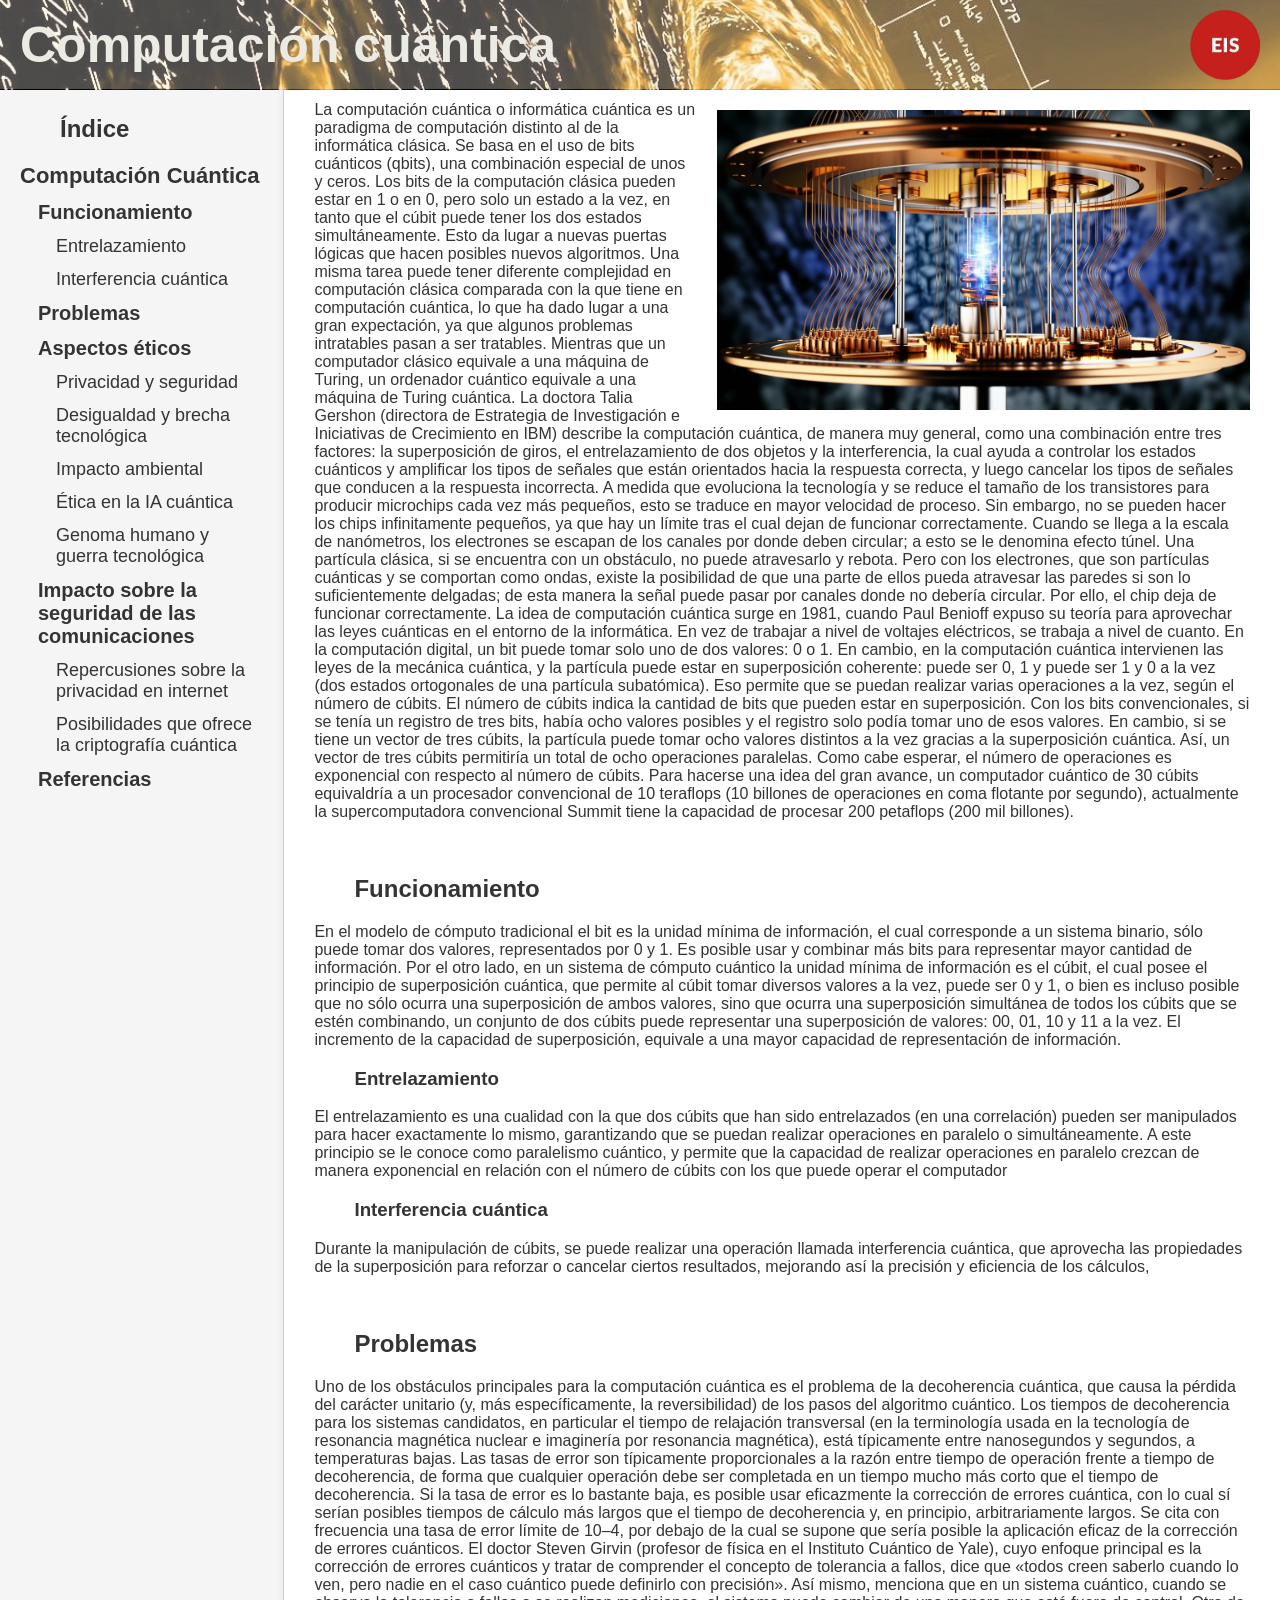
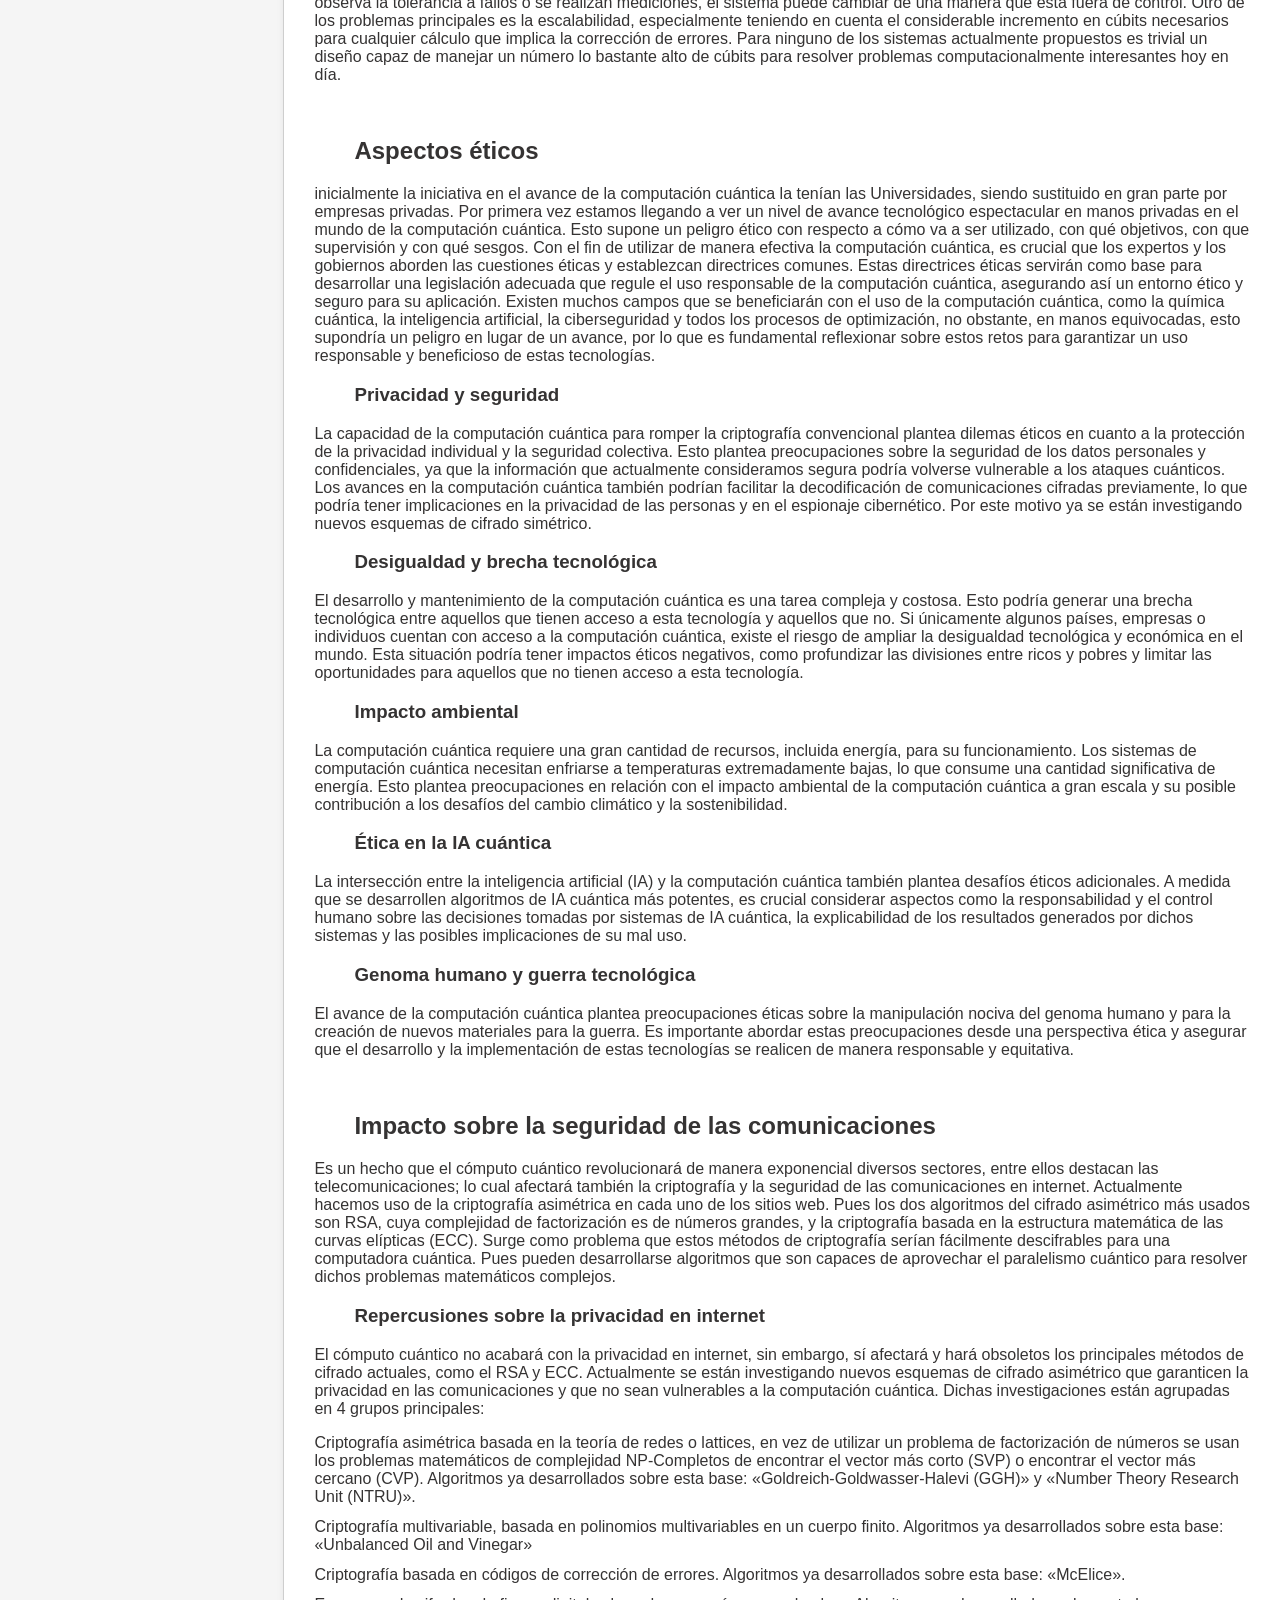
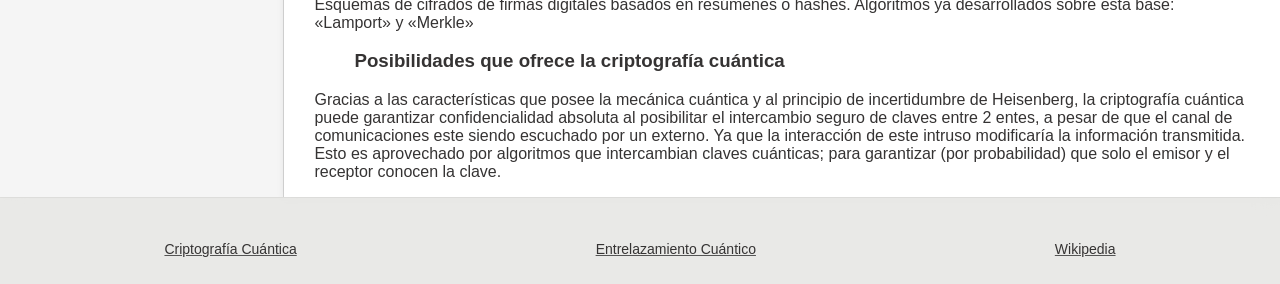
==== index.html @ 30783063 "Pautas profesor - logo EIS" ====
<!DOCTYPE html>

<head>
    <title>Computación Cuántica</title>
    <link rel="stylesheet" href="css/style.css">
    <link rel="stylesheet" href="css/index.css">
</head>

<body>
    <div class="pag">

        <header class="Head">
            <h1 id="comCua">Computación cuántica </h1>
            <img src="imagenes/eis.png" alt="logo" class="logo">
        </header>

        <nav class="Ind">
            <h2>Índice</h2>
            <ul>
                <li><a href="#comCua">Computación Cuántica</a>
                    <ul>
                        <li><a href="#fun"> Funcionamiento</a>
                            <ul>
                                <li><a href="#entre"> Entrelazamiento</a></li>
                                <li><a href="#intCua"> Interferencia cuántica</a></li>
                            </ul>
                        </li>
                        <li><a href="#prob"> Problemas</a></li>
                        <li><a href="#aspEt"> Aspectos éticos</a>
                            <ul>
                                <li><a href="#privSeg"> Privacidad y seguridad</a></li>
                                <li><a href="#desBre"> Desigualdad y brecha tecnológica</a></li>
                                <li><a href="#impAmb"> Impacto ambiental</a></li>
                                <li><a href="#etIA"> Ética en la IA cuántica</a></li>
                                <li><a href="#genGuer"> Genoma humano y guerra tecnológica</a></li>
                            </ul>
                        </li>

                        <li><a href="#impSeg"> Impacto sobre la seguridad de las comunicaciones</a>
                            <ul>
                                <li><a href="#reperPriv"> Repercusiones sobre la privacidad en internet</a></li>
                                <li><a href="#posCripto"> Posibilidades que ofrece la criptografía cuántica</a></li>
                            </ul>
                        </li>
                        <li><a href="#ref"> Referencias</a>
                    </ul>
                </li>
            </ul>
        </nav>


        <main class="Body">

            <img class="imagen" src="imagenes/Computacion.webp" alt="Núcleo Computadora Cuántica" height="300">

            <p>
                La computación cuántica o informática cuántica es un paradigma de computación distinto al de la
                informática clásica. Se basa en el uso de bits cuánticos (qbits), una combinación especial de unos y
                ceros. Los bits de la computación clásica pueden estar en 1 o en 0, pero solo un estado a la vez, en
                tanto que el cúbit puede tener los dos estados simultáneamente. Esto da lugar a nuevas puertas lógicas
                que hacen posibles nuevos algoritmos.
                Una misma tarea puede tener diferente complejidad en computación clásica comparada con la que tiene en
                computación cuántica, lo que ha dado lugar a una gran expectación, ya que algunos problemas intratables
                pasan a ser tratables. Mientras que un computador clásico equivale a una máquina de Turing, un ordenador
                cuántico equivale a una máquina de Turing cuántica.
                La doctora Talia Gershon (directora de Estrategia de Investigación e Iniciativas de Crecimiento en IBM)
                describe la computación cuántica, de manera muy general, como una combinación entre tres factores: la
                superposición de giros, el entrelazamiento de dos objetos y la interferencia, la cual ayuda a controlar
                los estados cuánticos y amplificar los tipos de señales que están orientados hacia la respuesta
                correcta, y luego cancelar los tipos de señales que conducen a la respuesta incorrecta.
                A medida que evoluciona la tecnología y se reduce el tamaño de los transistores para producir microchips
                cada vez más pequeños, esto se traduce en mayor velocidad de proceso. Sin embargo, no se pueden hacer
                los chips infinitamente pequeños, ya que hay un límite tras el cual dejan de funcionar correctamente.
                Cuando se llega a la escala de nanómetros, los electrones se escapan de los canales por donde deben
                circular; a esto se le denomina efecto túnel.
                Una partícula clásica, si se encuentra con un obstáculo, no puede atravesarlo y rebota. Pero con los
                electrones, que son partículas cuánticas y se comportan como ondas, existe la posibilidad de que una
                parte de ellos pueda atravesar las paredes si son lo suficientemente delgadas; de esta manera la señal
                puede pasar por canales donde no debería circular. Por ello, el chip deja de funcionar correctamente.
                La idea de computación cuántica surge en 1981, cuando Paul Benioff expuso su teoría para aprovechar las
                leyes cuánticas en el entorno de la informática. En vez de trabajar a nivel de voltajes eléctricos, se
                trabaja a nivel de cuanto. En la computación digital, un bit puede tomar solo uno de dos valores: 0 o 1.
                En cambio, en la computación cuántica intervienen las leyes de la mecánica cuántica, y la partícula
                puede estar en superposición coherente: puede ser 0, 1 y puede ser 1 y 0 a la vez (dos estados
                ortogonales de una partícula subatómica). Eso permite que se puedan realizar varias operaciones a la
                vez, según el número de cúbits.
                El número de cúbits indica la cantidad de bits que pueden estar en superposición. Con los bits
                convencionales, si se tenía un registro de tres bits, había ocho valores posibles y el registro solo
                podía tomar uno de esos valores. En cambio, si se tiene un vector de tres cúbits, la partícula puede
                tomar ocho valores distintos a la vez gracias a la superposición cuántica. Así, un vector de tres cúbits
                permitiría un total de ocho operaciones paralelas. Como cabe esperar, el número de operaciones es
                exponencial con respecto al número de cúbits.
                Para hacerse una idea del gran avance, un computador cuántico de 30 cúbits equivaldría a un procesador
                convencional de 10 teraflops (10 billones de operaciones en coma flotante por segundo), actualmente la
                supercomputadora convencional Summit tiene la capacidad de procesar 200 petaflops (200 mil billones).
            </p>

            <div>
                <br>
                <h2 id="fun">Funcionamiento</h2>

                <p>En el modelo de cómputo tradicional el bit es la unidad mínima de información, el cual corresponde a
                    un sistema binario, sólo puede tomar dos valores, representados por 0 y 1. Es posible usar y
                    combinar más bits para representar mayor cantidad de información.
                    Por el otro lado, en un sistema de cómputo cuántico la unidad mínima de información es el cúbit, el
                    cual posee el principio de superposición cuántica, que permite al cúbit tomar diversos valores a la
                    vez, puede ser 0 y 1, o bien es incluso posible que no sólo ocurra una superposición de ambos
                    valores, sino que ocurra una superposición simultánea de todos los cúbits que se estén combinando,
                    un conjunto de dos cúbits puede representar una superposición de valores: 00, 01, 10 y 11 a la vez.
                    El incremento de la capacidad de superposición, equivale a una mayor capacidad de representación de
                    información.
                </p>

                <h3 id="entre">Entrelazamiento</h3>
                <p>
                    El entrelazamiento es una cualidad con la que dos cúbits que han sido entrelazados (en una
                    correlación) pueden ser manipulados para hacer exactamente lo mismo, garantizando que se puedan
                    realizar operaciones en paralelo o simultáneamente. A este principio se le conoce como paralelismo
                    cuántico, y permite que la capacidad de realizar operaciones en paralelo crezcan de manera
                    exponencial en relación con el número de cúbits con los que puede operar el computador
                </p>

                <h3 id="intCua">Interferencia cuántica</h3>
                <p>
                    Durante la manipulación de cúbits, se puede realizar una operación llamada interferencia cuántica,
                    que aprovecha las propiedades de la superposición para reforzar o cancelar ciertos resultados,
                    mejorando así la precisión y eficiencia de los cálculos,
                </p>
            </div>

            <br>
            <h2 id="prob">Problemas</h2>
            <p>
                Uno de los obstáculos principales para la computación cuántica es el problema de la decoherencia
                cuántica, que causa la pérdida del carácter unitario (y, más específicamente, la reversibilidad) de los
                pasos del algoritmo cuántico. Los tiempos de decoherencia para los sistemas candidatos, en particular el
                tiempo de relajación transversal (en la terminología usada en la tecnología de resonancia magnética
                nuclear e imaginería por resonancia magnética), está típicamente entre nanosegundos y segundos, a
                temperaturas bajas. Las tasas de error son típicamente proporcionales a la razón entre tiempo de
                operación frente a tiempo de decoherencia, de forma que cualquier operación debe ser completada en un
                tiempo mucho más corto que el tiempo de decoherencia. Si la tasa de error es lo bastante baja, es
                posible usar eficazmente la corrección de errores cuántica, con lo cual sí serían posibles tiempos de
                cálculo más largos que el tiempo de decoherencia y, en principio, arbitrariamente largos. Se cita con
                frecuencia una tasa de error límite de 10–4, por debajo de la cual se supone que sería posible la
                aplicación eficaz de la corrección de errores cuánticos.
                El doctor Steven Girvin (profesor de física en el Instituto Cuántico de Yale), cuyo enfoque principal es
                la corrección de errores cuánticos y tratar de comprender el concepto de tolerancia a fallos, dice que
                «todos creen saberlo cuando lo ven, pero nadie en el caso cuántico puede definirlo con precisión». Así
                mismo, menciona que en un sistema cuántico, cuando se observa la tolerancia a fallos o se realizan
                mediciones, el sistema puede cambiar de una manera que está fuera de control.
                Otro de los problemas principales es la escalabilidad, especialmente teniendo en cuenta el considerable
                incremento en cúbits necesarios para cualquier cálculo que implica la corrección de errores. Para
                ninguno de los sistemas actualmente propuestos es trivial un diseño capaz de manejar un número lo
                bastante alto de cúbits para resolver problemas computacionalmente interesantes hoy en día.
            </p>

            <div>
                <br>
                <h2 id="aspEt">Aspectos éticos</h2>
                <p>
                    inicialmente la iniciativa en el avance de la computación cuántica la tenían las Universidades,
                    siendo sustituido en gran parte por empresas privadas. Por primera vez estamos llegando a ver un
                    nivel de avance tecnológico espectacular en manos privadas en el mundo de la computación cuántica.
                    Esto supone un peligro ético con respecto a cómo va a ser utilizado, con qué objetivos, con que
                    supervisión y con qué sesgos.
                    Con el fin de utilizar de manera efectiva la computación cuántica, es crucial que los expertos y los
                    gobiernos aborden las cuestiones éticas y establezcan directrices comunes. Estas directrices éticas
                    servirán como base para desarrollar una legislación adecuada que regule el uso responsable de la
                    computación cuántica, asegurando así un entorno ético y seguro para su aplicación.
                    Existen muchos campos que se beneficiarán con el uso de la computación cuántica, como la química
                    cuántica, la inteligencia artificial, la ciberseguridad y todos los procesos de optimización, no
                    obstante, en manos equivocadas, esto supondría un peligro en lugar de un avance, por lo que es
                    fundamental reflexionar sobre estos retos para garantizar un uso responsable y beneficioso de estas
                    tecnologías.
                </p>

                <h3 id="privSeg">Privacidad y seguridad</h3>
                <p>
                    La capacidad de la computación cuántica para romper la criptografía convencional plantea dilemas
                    éticos en cuanto a la protección de la privacidad individual y la seguridad colectiva. Esto plantea
                    preocupaciones sobre la seguridad de los datos personales y confidenciales, ya que la información
                    que actualmente consideramos segura podría volverse vulnerable a los ataques cuánticos. Los avances
                    en la computación cuántica también podrían facilitar la decodificación de comunicaciones cifradas
                    previamente, lo que podría tener implicaciones en la privacidad de las personas y en el espionaje
                    cibernético. Por este motivo ya se están investigando nuevos esquemas de cifrado simétrico.
                </p>

                <h3 id="desBre">Desigualdad y brecha tecnológica</h3>
                <p>
                    El desarrollo y mantenimiento de la computación cuántica es una tarea compleja y costosa. Esto
                    podría generar una brecha tecnológica entre aquellos que tienen acceso a esta tecnología y aquellos
                    que no. Si únicamente algunos países, empresas o individuos cuentan con acceso a la computación
                    cuántica, existe el riesgo de ampliar la desigualdad tecnológica y económica en el mundo. Esta
                    situación podría tener impactos éticos negativos, como profundizar las divisiones entre ricos y
                    pobres y limitar las oportunidades para aquellos que no tienen acceso a esta tecnología.
                </p>

                <h3 id="impAmb">Impacto ambiental</h3>
                <p>
                    La computación cuántica requiere una gran cantidad de recursos, incluida energía, para su
                    funcionamiento. Los sistemas de computación cuántica necesitan enfriarse a temperaturas
                    extremadamente bajas, lo que consume una cantidad significativa de energía. Esto plantea
                    preocupaciones en relación con el impacto ambiental de la computación cuántica a gran escala y su
                    posible contribución a los desafíos del cambio climático y la sostenibilidad.
                </p>

                <h3 id="etIA">Ética en la IA cuántica</h3>
                <p>
                    La intersección entre la inteligencia artificial (IA) y la computación cuántica también plantea
                    desafíos éticos adicionales. A medida que se desarrollen algoritmos de IA cuántica más potentes, es
                    crucial considerar aspectos como la responsabilidad y el control humano sobre las decisiones tomadas
                    por sistemas de IA cuántica, la explicabilidad de los resultados generados por dichos sistemas y las
                    posibles implicaciones de su mal uso.
                </p>

                <h3 id="genGuer">Genoma humano y guerra tecnológica</h3>
                <p>
                    El avance de la computación cuántica plantea preocupaciones éticas sobre la manipulación nociva del
                    genoma humano y para la creación de nuevos materiales para la guerra.
                    Es importante abordar estas preocupaciones desde una perspectiva ética y asegurar que el desarrollo
                    y la implementación de estas tecnologías se realicen de manera responsable y equitativa.
                </p>
            </div>

            <div>
                <br>
                <h2 id="impSeg">Impacto sobre la seguridad de las comunicaciones</h2>
                <p>
                    Es un hecho que el cómputo cuántico revolucionará de manera exponencial diversos sectores, entre
                    ellos destacan las telecomunicaciones; lo cual afectará también la criptografía y la seguridad de
                    las comunicaciones en internet. Actualmente hacemos uso de la criptografía asimétrica en cada uno de
                    los sitios web. Pues los dos algoritmos del cifrado asimétrico más usados son RSA, cuya complejidad
                    de factorización es de números grandes, y la criptografía basada en la estructura matemática de las
                    curvas elípticas (ECC). Surge como problema que estos métodos de criptografía serían fácilmente
                    descifrables para una computadora cuántica. Pues pueden desarrollarse algoritmos que son capaces de
                    aprovechar el paralelismo cuántico para resolver dichos problemas matemáticos complejos.
                </p>

                <h3 id="reperPriv">Repercusiones sobre la privacidad en internet</h3>
                <p>
                    El cómputo cuántico no acabará con la privacidad en internet, sin embargo, sí afectará y hará
                    obsoletos los principales métodos de cifrado actuales, como el RSA y ECC.
                    Actualmente se están investigando nuevos esquemas de cifrado asimétrico que garanticen la privacidad
                    en las comunicaciones y que no sean vulnerables a la computación cuántica. Dichas investigaciones
                    están agrupadas en 4 grupos principales:
                </p>

                <ul>
                    <li>
                        Criptografía asimétrica basada en la teoría de redes o lattices, en vez de utilizar un problema
                        de factorización de números se usan los problemas matemáticos de complejidad NP-Completos de
                        encontrar el vector más corto (SVP) o encontrar el vector más cercano (CVP). Algoritmos ya
                        desarrollados sobre esta base: «Goldreich-Goldwasser-Halevi (GGH)» y «Number Theory Research
                        Unit (NTRU)».
                    </li>
                    <li>
                        Criptografía multivariable, basada en polinomios multivariables en un cuerpo finito. Algoritmos
                        ya desarrollados sobre esta base: «Unbalanced Oil and Vinegar»
                    </li>
                    <li>
                        Criptografía basada en códigos de corrección de errores. Algoritmos ya desarrollados sobre esta
                        base: «McElice».
                    </li>
                    <li>
                        Esquemas de cifrados de firmas digitales basados en resúmenes o hashes. Algoritmos ya
                        desarrollados sobre esta base: «Lamport» y «Merkle»
                    </li>
                </ul>

                <h3 id="posCripto">Posibilidades que ofrece la criptografía cuántica</h3>
                <p>
                    Gracias a las características que posee la mecánica cuántica y al principio de incertidumbre de
                    Heisenberg, la criptografía cuántica puede garantizar confidencialidad absoluta al posibilitar el
                    intercambio seguro de claves entre 2 entes, a pesar de que el canal de comunicaciones este siendo
                    escuchado por un externo. Ya que la interacción de este intruso modificaría la información
                    transmitida. Esto es aprovechado por algoritmos que intercambian claves cuánticas; para garantizar
                    (por probabilidad) que solo el emisor y el receptor conocen la clave.
                </p>
            </div>
        </main>

        <footer class="Foot">
            <br>
            <ul>
                <li> <a href="criptografia.html">Criptografía Cuántica</a></li>
                <li> <a href="summit.html">Entrelazamiento Cuántico</a></li>
                <li> <a href="https://es.wikipedia.org/wiki/Computaci%C3%B3n_cu%C3%A1ntica#">Wikipedia</a> </li>
            </ul>
        </footer>

    </div>
</body>

</html>
---- css/style.css ----
html, body {
    margin: 0;
    padding: 0; /*NO SACAR. Pasan cosas raras*/
}

.pag {
    display: grid;
    height: 100%;
    width: 100%; /*pa que se adapte a la pantalla*/

    grid-template-columns: 2fr 7fr;
    grid-template-rows: auto 1fr auto; /*espacio que ocupan las áreas*/

    grid-template-areas: "Head Head"
                         "Ind Body"
                         "Foot Foot"; /*division de áreas*/

    background-color: #bbbbbb;

    font-family: sans-serif;
    color: rgb(53, 51, 51); /*pa que quede más aestethic. Cosas de la fuente*/
}

.Head {
    grid-area: Head;

    font-size: 25px;
    color: white; /*sino no se ve en el fondo*/
    padding-left:20px; /*borde izquierdo del texto*/

    position: fixed; /*siempre arribita del todo*/
    top: 0;
    left: 0; /*fuerza a que quede siempre bien pegado a la ventana*/

    width: 100%; /*ocupa todo el ancho de la pantalla*/
    height:90px; /*fija la altura del encabezado*/

    display:flex;
    align-items:center; /*permiten que el texto quede centrado verticalmente*/

    justify-content: space-between; /*separa el título y el logo*/
    box-sizing: border-box; /* importante cuando usás width:100% + padding */

    background-size: cover; /*hace que la imagen cubra todo el elemento.*/
    background-position: center; /*qué parte mostrar en caso de recortes*/
    background-repeat: no-repeat; /*pa no hacer copy-paste en caso de que sea chiquita*/
    backdrop-filter: blur(12px); /*desenfoca lo que hay detrás del elemento (la imagen de fondo)*/

    border-bottom: 1px solid rgba(0,0,0,0.05); /*agrega una línea debajo del encabezado, medio transparentosa.*/
    z-index: 1000;/*hace que el header quede en la capa de más arriba, pudiendo estar adelante del main*/
}

.logo {
    position: absolute;
    right: 20px;
    top: 50%;
    transform: translateY(-50%);
    height: 70px;
}

.Ind {
    grid-area: Ind;
    margin-top: 75px;
    padding: 20px;

    background-color: #f5f5f5;
    border-right: 1px solid #d6d6d6; /*agrega un borde a la derecha, pa separar del body*/
    box-shadow: 2px 0 6px rgba(0, 0, 0, 0.05); /*añade sombra, pa que sea más aestethic*/
}

.Ind a:hover {
    color: #777; /*el hover es para que se ponga de este color cuando el mouse está arriba*/
}

.Ind > ul {
    padding-left: 0; /*se hace tanto laburp pa definir la indeltación de cada nivel de lista. No ta lindo el default*/

}

.Ind ul ul {
    padding-left: 18px;
}

.Ind ul ul ul {
    padding-left: 18px;
}

.Ind ul ul ul ul {
    padding-left: 18px;
}




.Ind ul > li > a{
    font-size: 22px;
    font-weight: 700; /*grosor*/
}

.Ind ul ul > li > a{
    font-size: 20px;
    font-weight: 550;
}

.Ind ul ul ul > li > a {
    font-size: 18px;
    font-weight: 500;
}

.Ind ul ul ul ul > li > a{
    font-size: 16px;
    font-weight: 400;
}

.Ind ul ul ul ul ul > li > a{
    font-size: 14px;
    font-weight: 300;
}




.Body {
    margin-top: 85px;
    grid-area: Body;
    padding: 0 30px; /* 30 px a izquierda y derecha */

    background-color: white; 
    box-shadow: 0 2px 8px rgba(0,0,0,.08);
}


.Foot {
    grid-area: Foot;

    padding: 15px;
    border-top: 1px solid rgba(0,0,0,.05);

    background-color: rgba(249,248,246,.75);
    backdrop-filter: blur(12px);

    text-align: center;
    color: #555;
    font-size: 14px;
    text-decoration: underline;
}

.Foot ul{
    display: flex;
    justify-content: space-around; 
}

.imagen {
    float: right;
    margin: 25px 0 10px 20px;
}


h2, h3, h4, h5, h6 {
    margin-left: 40px;
}

ul {
    list-style: none; /*saca los items*/
    padding-left: 0;
    margin: 0;
}

a {
    text-decoration: none; /*le saca el subrayado y eso*/
    color: rgb(53, 51, 51); /* El mismo color que el resto lol. Sino, es azul*/
}

li {
    margin: 12px 0;
}
---- css/index.css ----
.Head{
    background-image:
        linear-gradient(rgba(249,248,246,0.3), rgba(249,248,246,0.3)),
        url("../imagenes/comCua.jpg");
    color:rgb(235, 235, 228)
}
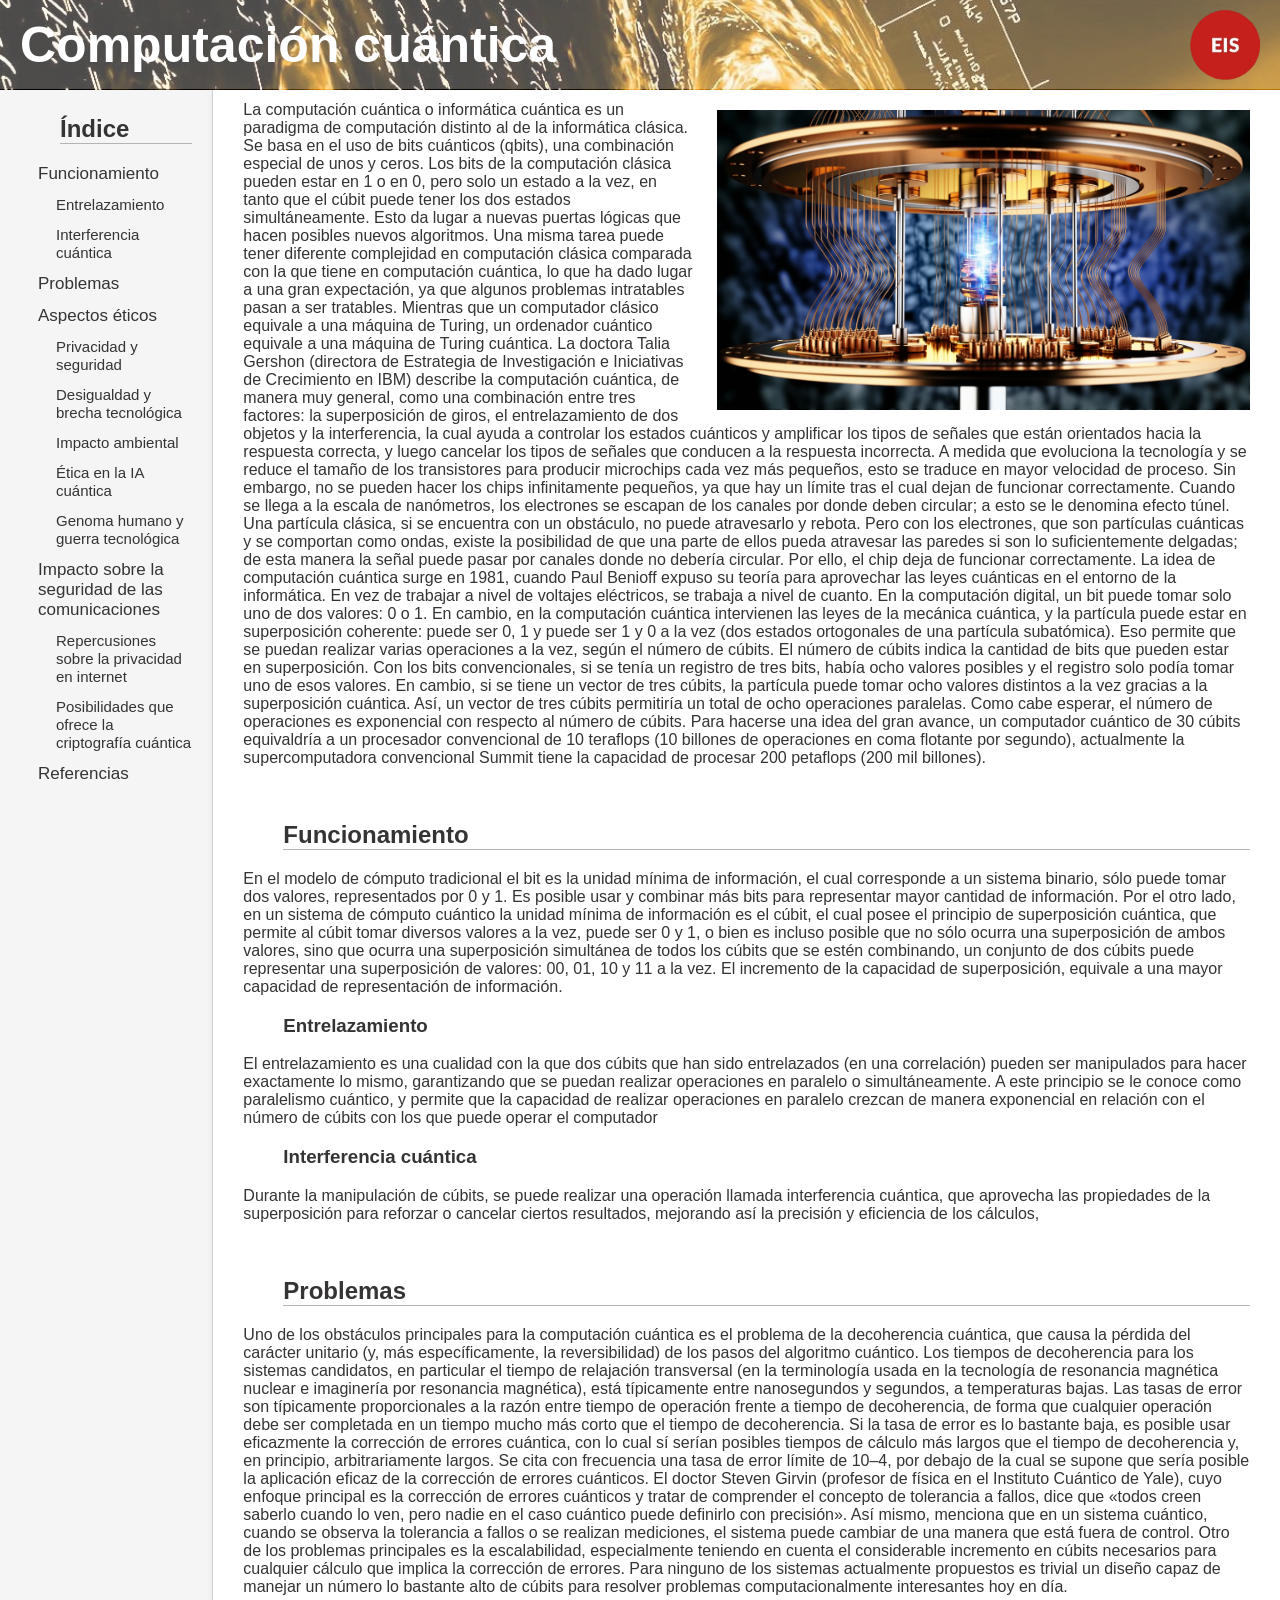
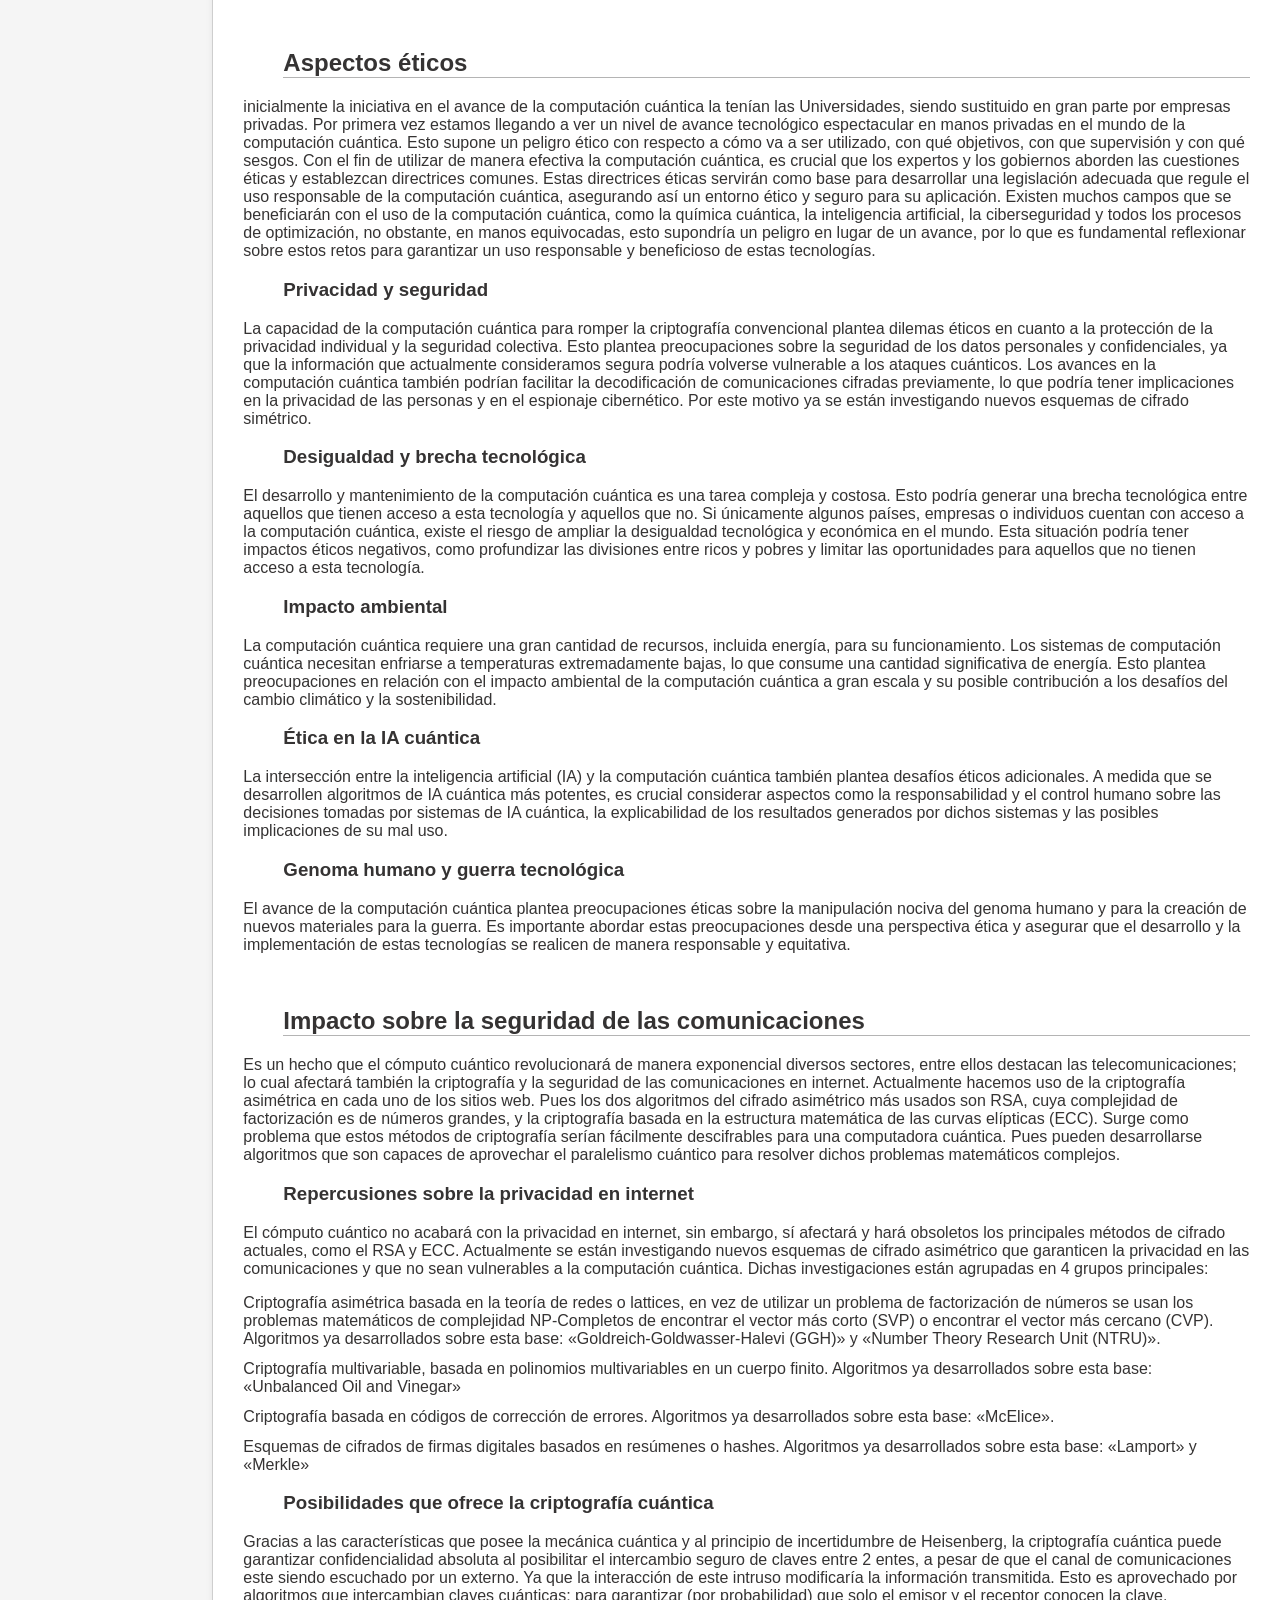
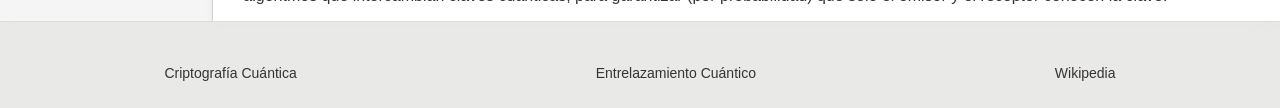
==== commit 8dfdb2b5: "pautas de aprobación" ====
--- a/index.html
+++ b/index.html
@@ -14,10 +14,9 @@
             <img src="imagenes/eis.png" alt="logo" class="logo">
         </header>
 
-        <nav class="Ind">
+        <aside class="Ind">
             <h2>Índice</h2>
             <ul>
-                <li><a href="#comCua">Computación Cuántica</a>
                     <ul>
                         <li><a href="#fun"> Funcionamiento</a>
                             <ul>
@@ -46,7 +45,7 @@
                     </ul>
                 </li>
             </ul>
-        </nav>
+        </aside>
 
 
         <main class="Body">
@@ -281,7 +280,7 @@
 
         <footer class="Foot">
             <br>
-            <ul>
+            <ul id ="ref">
                 <li> <a href="criptografia.html">Criptografía Cuántica</a></li>
                 <li> <a href="summit.html">Entrelazamiento Cuántico</a></li>
                 <li> <a href="https://es.wikipedia.org/wiki/Computaci%C3%B3n_cu%C3%A1ntica#">Wikipedia</a> </li>
--- a/css/style.css
+++ b/css/style.css
@@ -8,7 +8,7 @@
     height: 100%;
     width: 100%; /*pa que se adapte a la pantalla*/
 
-    grid-template-columns: 2fr 7fr;
+    grid-template-columns: 1fr 5fr;
     grid-template-rows: auto 1fr auto; /*espacio que ocupan las áreas*/
 
     grid-template-areas: "Head Head"
@@ -39,7 +39,7 @@
     align-items:center; /*permiten que el texto quede centrado verticalmente*/
 
     justify-content: space-between; /*separa el título y el logo*/
-    box-sizing: border-box; /* importante cuando usás width:100% + padding */
+    box-sizing: border-box; /*importante cuando se usa width al 100% + padding*/
 
     background-size: cover; /*hace que la imagen cubra todo el elemento.*/
     background-position: center; /*qué parte mostrar en caso de recortes*/
@@ -51,11 +51,12 @@
 }
 
 .logo {
-    position: absolute;
+    position: absolute; /*saca el elemento del flujo normal de la página*/
     right: 20px;
-    top: 50%;
-    transform: translateY(-50%);
     height: 70px;
+
+    top: 50%; 
+    transform: translateY(-50%); /*centran verticalemente el logo dentro del header*/
 }
 
 .Ind {
@@ -93,28 +94,28 @@
 
 
 .Ind ul > li > a{
-    font-size: 22px;
-    font-weight: 700; /*grosor*/
+    font-size: 20px;
+    font-weight: 545; /*grosor lol*/
 }
 
 .Ind ul ul > li > a{
-    font-size: 20px;
-    font-weight: 550;
+    font-size: 17px;
+    font-weight: 500;
 }
 
 .Ind ul ul ul > li > a {
-    font-size: 18px;
-    font-weight: 500;
+    font-size: 15px;
+    font-weight: 400;
 }
 
 .Ind ul ul ul ul > li > a{
-    font-size: 16px;
-    font-weight: 400;
+    font-size: 14px;
+    font-weight: 300;
 }
 
 .Ind ul ul ul ul ul > li > a{
-    font-size: 14px;
-    font-weight: 300;
+    font-size: 12px;
+    font-weight: 200;
 }
 
 
@@ -123,7 +124,7 @@
 .Body {
     margin-top: 85px;
     grid-area: Body;
-    padding: 0 30px; /* 30 px a izquierda y derecha */
+    padding: 0 30px; /*30 px a izquierda y derecha*/
 
     background-color: white; 
     box-shadow: 0 2px 8px rgba(0,0,0,.08);
@@ -142,7 +143,6 @@
     text-align: center;
     color: #555;
     font-size: 14px;
-    text-decoration: underline;
 }
 
 .Foot ul{
@@ -152,12 +152,16 @@
 
 .imagen {
     float: right;
-    margin: 25px 0 10px 20px;
+    margin: 25px 0 10px 20px; /*mete la img bien a la derecha, pero con cierto margen respecto al texto y demás*/
 }
-
 
 h2, h3, h4, h5, h6 {
     margin-left: 40px;
+    scroll-margin-top: 110px; /*cierto margen al apretar los links*/
+}
+
+h2 {
+    border-bottom: 1px solid #b4b4b4;
 }
 
 ul {
@@ -168,7 +172,7 @@
 
 a {
     text-decoration: none; /*le saca el subrayado y eso*/
-    color: rgb(53, 51, 51); /* El mismo color que el resto lol. Sino, es azul*/
+    color: rgb(53, 51, 51); /*el mismo color que el resto lol. Sino, es azul*/
 }
 
 li {
--- a/css/index.css
+++ b/css/index.css
@@ -2,5 +2,4 @@
     background-image:
         linear-gradient(rgba(249,248,246,0.3), rgba(249,248,246,0.3)),
         url("../imagenes/comCua.jpg");
-    color:rgb(235, 235, 228)
 }
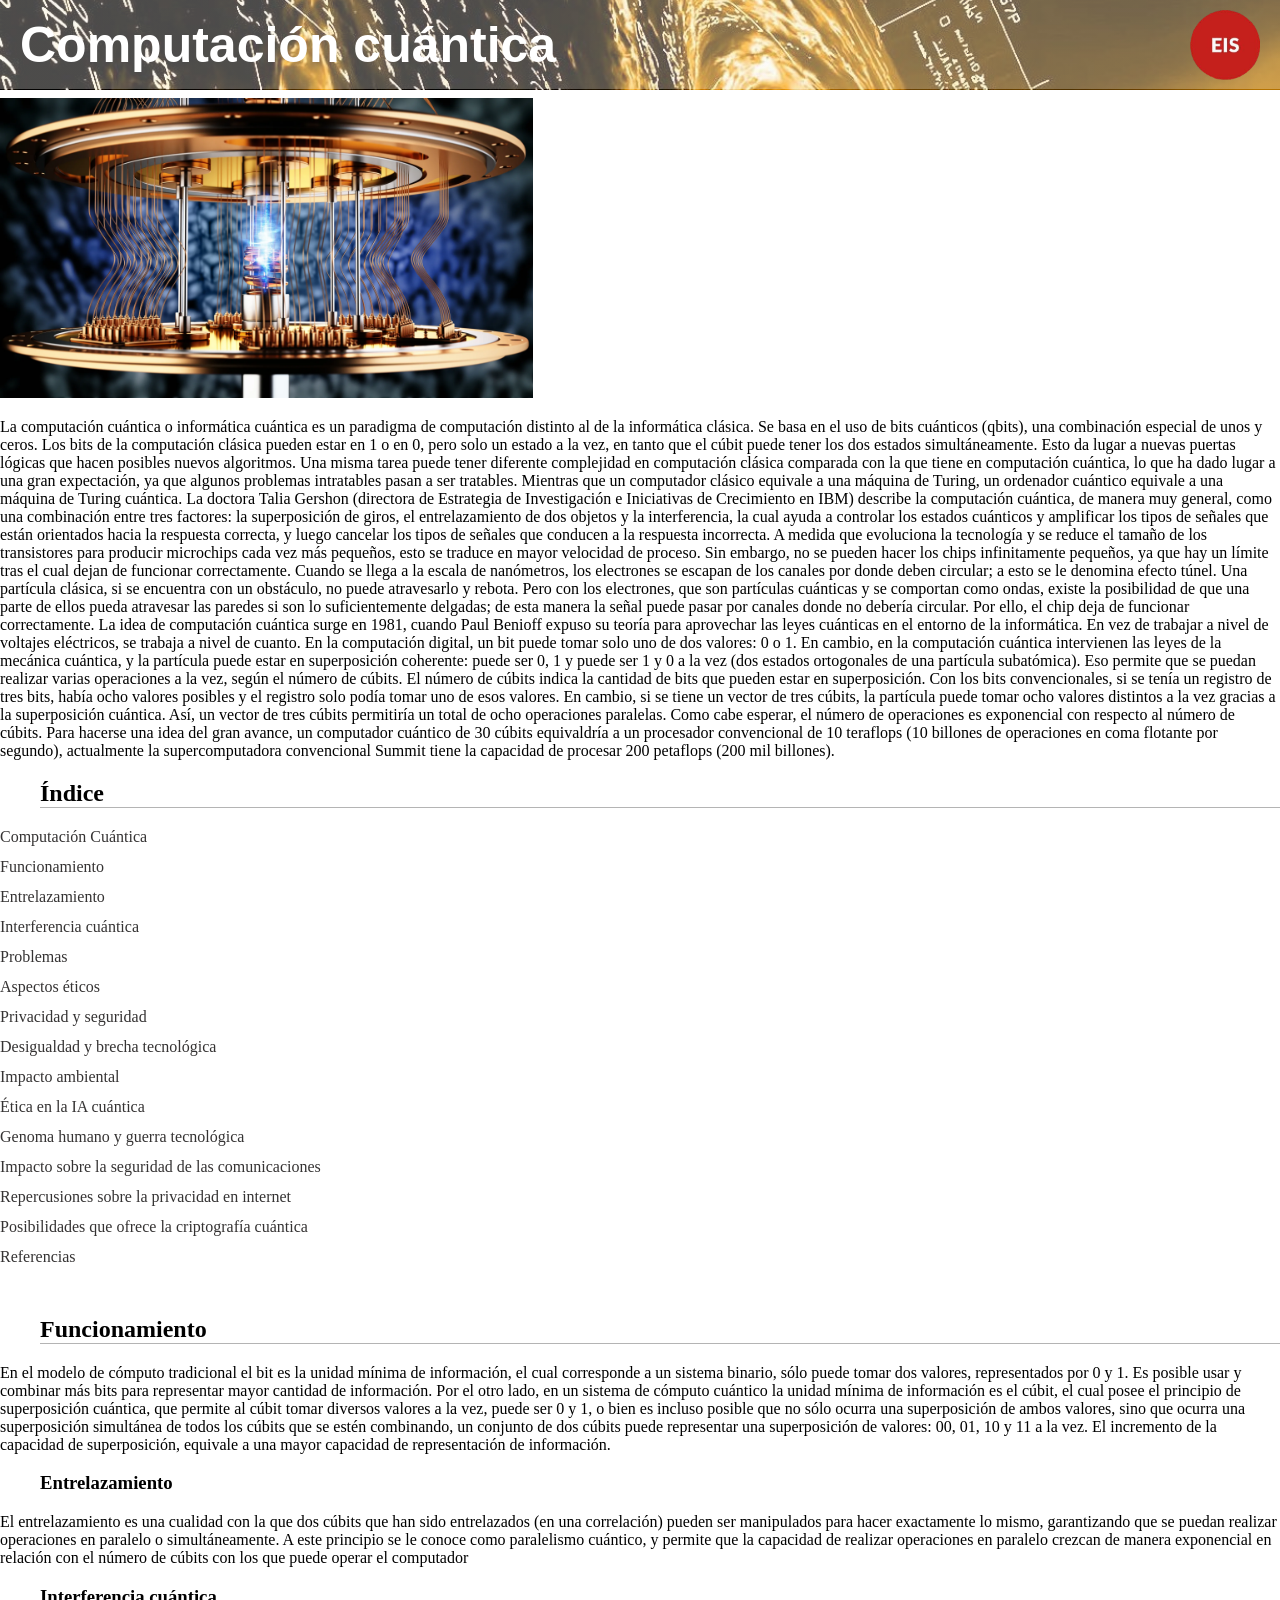
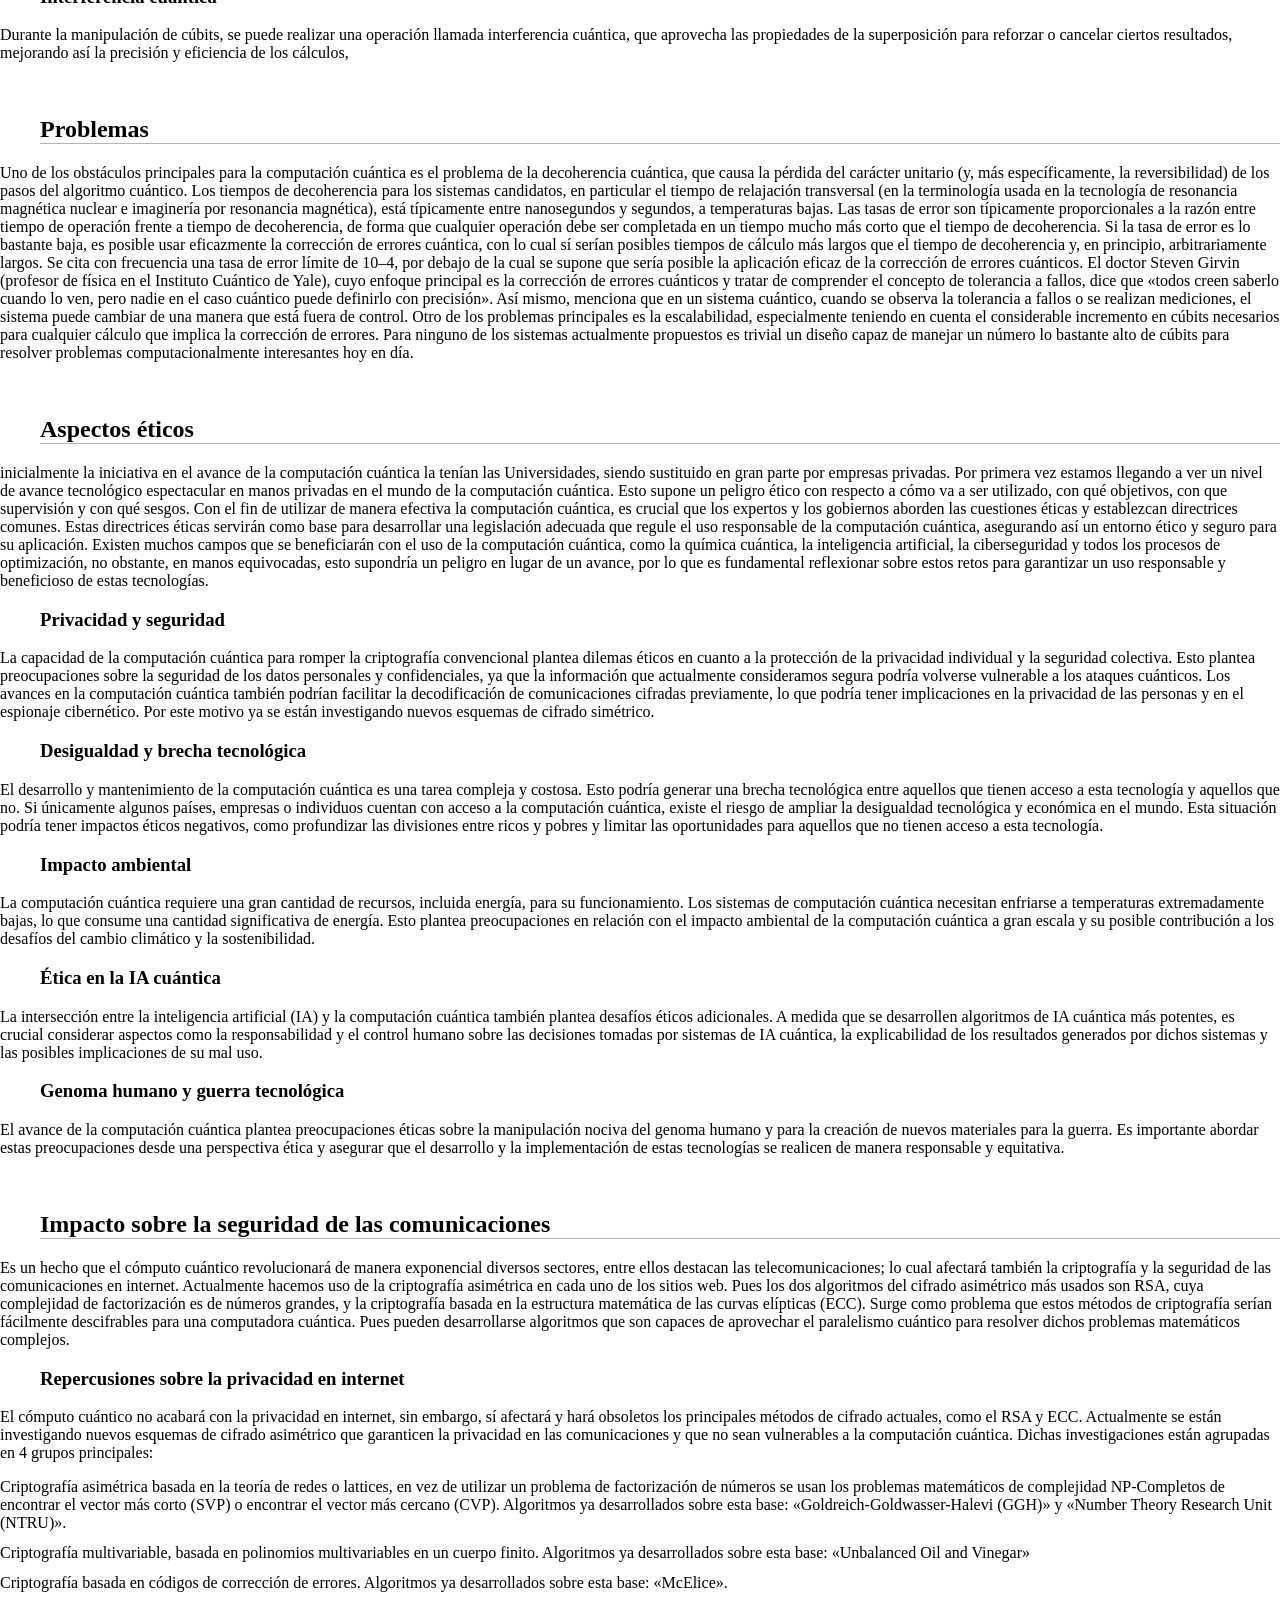
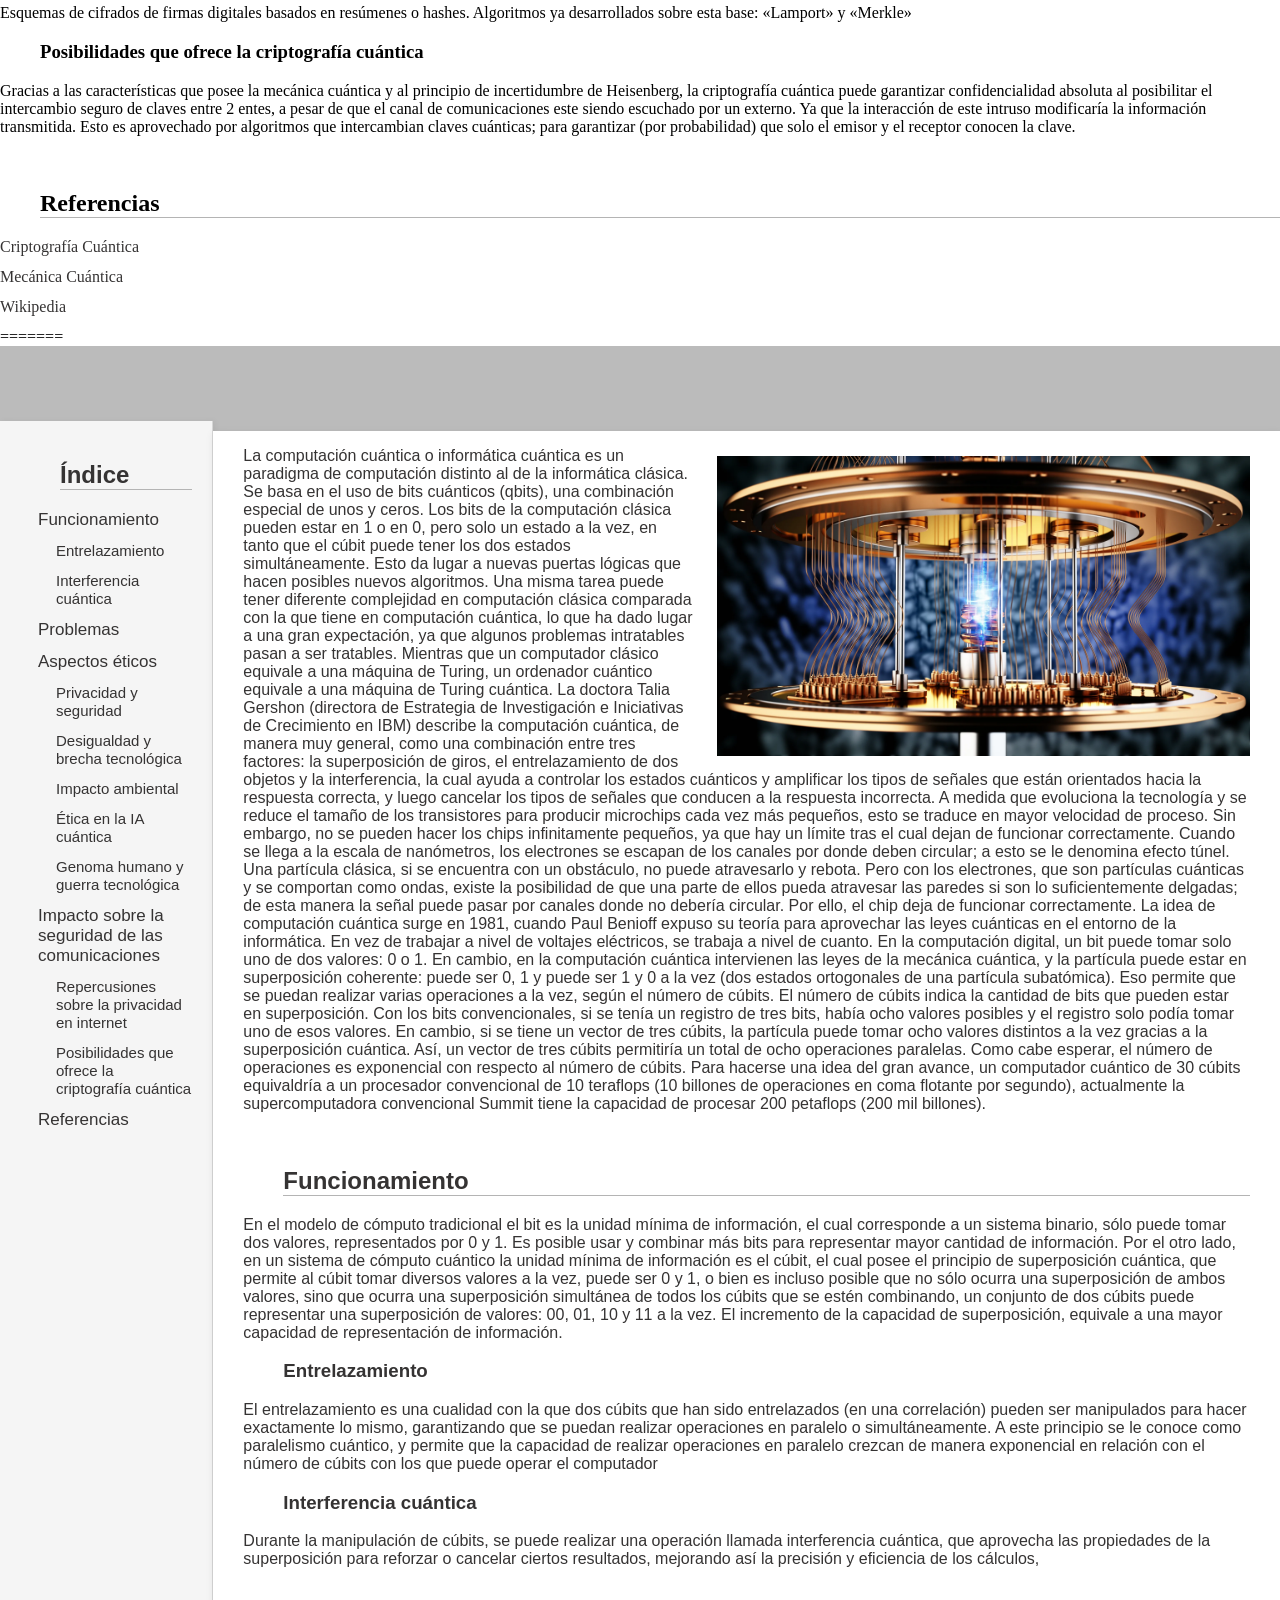
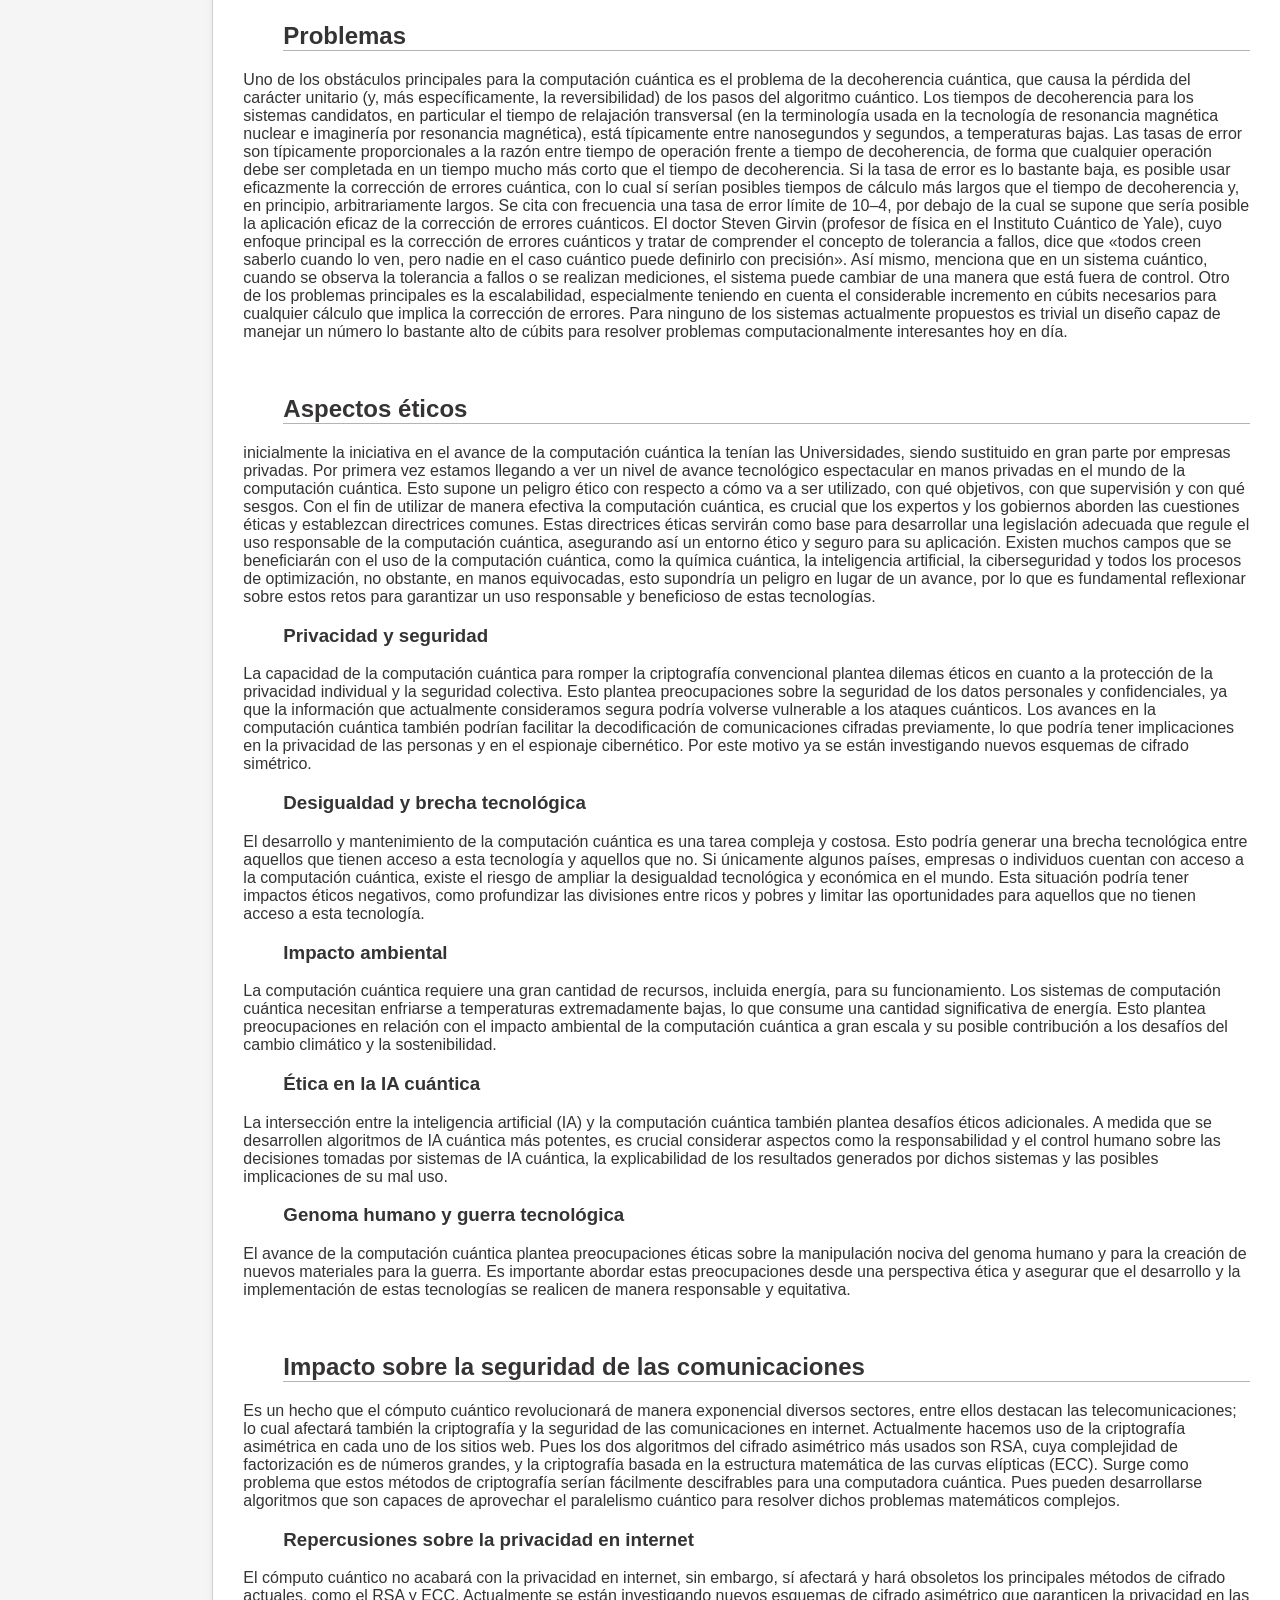
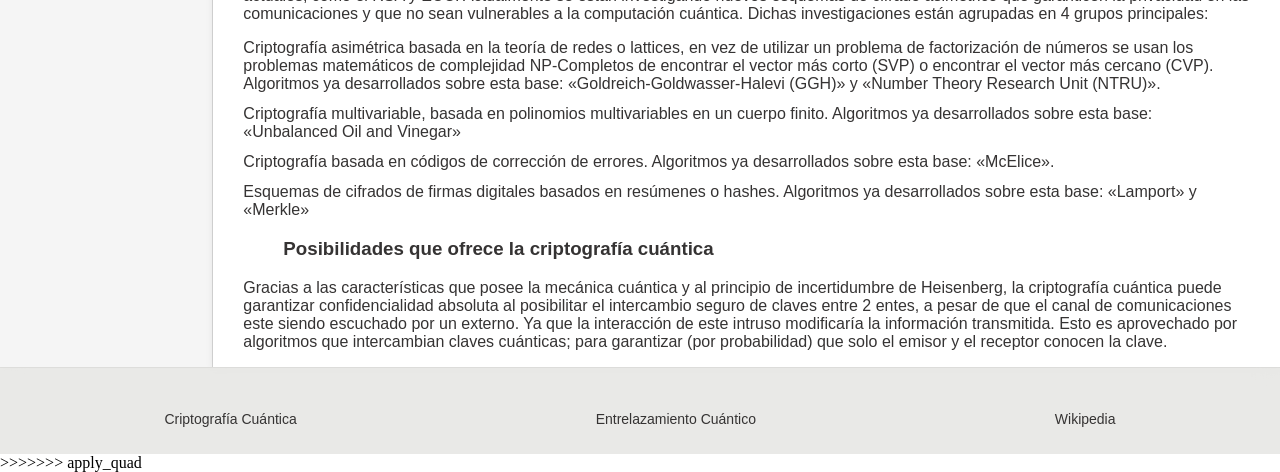
==== commit 39fb083a: "unrelated stories resolved" ====
--- a/index.html
+++ b/index.html
@@ -1,4 +1,159 @@
 <!DOCTYPE html>
+<<<<<<< HEAD
+    <head>
+        <title>Computación Cuántica</title>
+    </head>
+
+    <body>
+        <h1 id="comCua">Computación cuántica </h1>
+        
+        <img src="imagenes\Computacion.webp" alt="Núcleo Computadora Cuántica" height="300">
+
+        <p> 
+            La computación cuántica o informática cuántica es un paradigma de computación distinto al de la informática clásica. Se basa en el uso de bits cuánticos (qbits), una combinación especial de unos y ceros. Los bits de la computación clásica pueden estar en 1 o en 0, pero solo un estado a la vez, en tanto que el cúbit puede tener los dos estados simultáneamente. Esto da lugar a nuevas puertas lógicas que hacen posibles nuevos algoritmos.
+            Una misma tarea puede tener diferente complejidad en computación clásica comparada con la que tiene en computación cuántica, lo que ha dado lugar a una gran expectación, ya que algunos problemas intratables pasan a ser tratables. Mientras que un computador clásico equivale a una máquina de Turing, un ordenador cuántico equivale a una máquina de Turing cuántica.
+            La doctora Talia Gershon (directora de Estrategia de Investigación e Iniciativas de Crecimiento en IBM) describe la computación cuántica, de manera muy general, como una combinación entre tres factores: la superposición de giros, el entrelazamiento de dos objetos y la interferencia, la cual ayuda a controlar los estados cuánticos y amplificar los tipos de señales que están orientados hacia la respuesta correcta, y luego cancelar los tipos de señales que conducen a la respuesta incorrecta.
+            A medida que evoluciona la tecnología y se reduce el tamaño de los transistores para producir microchips cada vez más pequeños, esto se traduce en mayor velocidad de proceso. Sin embargo, no se pueden hacer los chips infinitamente pequeños, ya que hay un límite tras el cual dejan de funcionar correctamente. Cuando se llega a la escala de nanómetros, los electrones se escapan de los canales por donde deben circular; a esto se le denomina efecto túnel.
+            Una partícula clásica, si se encuentra con un obstáculo, no puede atravesarlo y rebota. Pero con los electrones, que son partículas cuánticas y se comportan como ondas, existe la posibilidad de que una parte de ellos pueda atravesar las paredes si son lo suficientemente delgadas; de esta manera la señal puede pasar por canales donde no debería circular. Por ello, el chip deja de funcionar correctamente.
+            La idea de computación cuántica surge en 1981, cuando Paul Benioff expuso su teoría para aprovechar las leyes cuánticas en el entorno de la informática. En vez de trabajar a nivel de voltajes eléctricos, se trabaja a nivel de cuanto. En la computación digital, un bit puede tomar solo uno de dos valores: 0 o 1. En cambio, en la computación cuántica intervienen las leyes de la mecánica cuántica, y la partícula puede estar en superposición coherente: puede ser 0, 1 y puede ser 1 y 0 a la vez (dos estados ortogonales de una partícula subatómica). Eso permite que se puedan realizar varias operaciones a la vez, según el número de cúbits.
+            El número de cúbits indica la cantidad de bits que pueden estar en superposición. Con los bits convencionales, si se tenía un registro de tres bits, había ocho valores posibles y el registro solo podía tomar uno de esos valores. En cambio, si se tiene un vector de tres cúbits, la partícula puede tomar ocho valores distintos a la vez gracias a la superposición cuántica. Así, un vector de tres cúbits permitiría un total de ocho operaciones paralelas. Como cabe esperar, el número de operaciones es exponencial con respecto al número de cúbits.
+            Para hacerse una idea del gran avance, un computador cuántico de 30 cúbits equivaldría a un procesador convencional de 10 teraflops (10 billones de operaciones en coma flotante por segundo), actualmente la supercomputadora convencional Summit tiene la capacidad de procesar 200 petaflops (200 mil billones).
+        </p>
+
+        <h2>Índice</h2>
+        <ul>
+            <li><a href="#comCua">Computación Cuántica</a>
+                <ul>
+                    <li><a href = "#fun"> Funcionamiento</a>
+                        <ul>
+                            <li><a href = "#entre"> Entrelazamiento</a></li>
+                            <li><a href = "#intCua"> Interferencia cuántica</a></li>
+                        </ul>
+                    </li>
+                    <li><a href = "#prob"> Problemas</a></li>
+                    <li><a href = "#aspEt"> Aspectos éticos</a>
+                        <ul>
+                            <li><a href = "#privSeg"> Privacidad y seguridad</a></li>
+                            <li><a href = "#desBre"> Desigualdad y brecha tecnológica</a></li>
+                            <li><a href = "#impAmb"> Impacto ambiental</a></li>
+                            <li><a href = "#etIA"> Ética en la IA cuántica</a></li>
+                            <li><a href = "#genGuer"> Genoma humano y guerra tecnológica</a></li>
+                        </ul>
+                    </li>
+
+                    <li><a href = "#impSeg"> Impacto sobre la seguridad de las comunicaciones</a>
+                        <ul>
+                            <li><a href = "#reperPriv"> Repercusiones sobre la privacidad en internet</a></li>
+                            <li><a href = "#posCripto"> Posibilidades que ofrece la criptografía cuántica</a></li>
+                        </ul>
+                    </li>
+                    <li><a href = "#ref"> Referencias</a>
+                </ul>
+            </li>
+        </ul>
+        
+        <div>
+           <br><h2 id="fun">Funcionamiento</h2>
+
+            <p>En el modelo de cómputo tradicional el bit es la unidad mínima de información, el cual corresponde a un sistema binario, sólo puede tomar dos valores, representados por 0 y 1. Es posible usar y combinar más bits para representar mayor cantidad de información.
+                Por el otro lado, en un sistema de cómputo cuántico la unidad mínima de información es el cúbit, el cual posee el principio de superposición cuántica, que permite al cúbit tomar diversos valores a la vez, puede ser 0 y 1, o bien es incluso posible que no sólo ocurra una superposición de ambos valores, sino que ocurra una superposición simultánea de todos los cúbits que se estén combinando, un conjunto de dos cúbits puede representar una superposición de valores: 00, 01, 10 y 11 a la vez. El incremento de la capacidad de superposición, equivale a una mayor capacidad de representación de información.
+          </p>
+
+            <h3 id="entre">Entrelazamiento</h3>
+            <p>
+                El entrelazamiento es una cualidad con la que dos cúbits que han sido entrelazados (en una correlación) pueden ser manipulados para hacer exactamente lo mismo, garantizando que se puedan realizar operaciones en paralelo o simultáneamente. A este principio se le conoce como paralelismo cuántico, y permite que la capacidad de realizar operaciones en paralelo crezcan de manera exponencial en relación con el número de cúbits con los que puede operar el computador
+            </p>
+
+            <h3 id ="intCua">Interferencia cuántica</h3>
+            <p>
+                Durante la manipulación de cúbits, se puede realizar una operación llamada interferencia cuántica, que aprovecha las propiedades de la superposición para reforzar o cancelar ciertos resultados, mejorando así la precisión y eficiencia de los cálculos,
+            </p>
+        </div>
+
+        <br><h2 id="prob">Problemas</h2>
+        <p>
+            Uno de los obstáculos principales para la computación cuántica es el problema de la decoherencia cuántica, que causa la pérdida del carácter unitario (y, más específicamente, la reversibilidad) de los pasos del algoritmo cuántico. Los tiempos de decoherencia para los sistemas candidatos, en particular el tiempo de relajación transversal (en la terminología usada en la tecnología de resonancia magnética nuclear e imaginería por resonancia magnética), está típicamente entre nanosegundos y segundos, a temperaturas bajas. Las tasas de error son típicamente proporcionales a la razón entre tiempo de operación frente a tiempo de decoherencia, de forma que cualquier operación debe ser completada en un tiempo mucho más corto que el tiempo de decoherencia. Si la tasa de error es lo bastante baja, es posible usar eficazmente la corrección de errores cuántica, con lo cual sí serían posibles tiempos de cálculo más largos que el tiempo de decoherencia y, en principio, arbitrariamente largos. Se cita con frecuencia una tasa de error límite de 10–4, por debajo de la cual se supone que sería posible la aplicación eficaz de la corrección de errores cuánticos.
+            El doctor Steven Girvin (profesor de física en el Instituto Cuántico de Yale), cuyo enfoque principal es la corrección de errores cuánticos y tratar de comprender el concepto de tolerancia a fallos, dice que «todos creen saberlo cuando lo ven, pero nadie en el caso cuántico puede definirlo con precisión». Así mismo, menciona que en un sistema cuántico, cuando se observa la tolerancia a fallos o se realizan mediciones, el sistema puede cambiar de una manera que está fuera de control.
+            Otro de los problemas principales es la escalabilidad, especialmente teniendo en cuenta el considerable incremento en cúbits necesarios para cualquier cálculo que implica la corrección de errores. Para ninguno de los sistemas actualmente propuestos es trivial un diseño capaz de manejar un número lo bastante alto de cúbits para resolver problemas computacionalmente interesantes hoy en día.
+        </p>
+
+        <div>
+             <br><h2 id="aspEt">Aspectos éticos</h2>
+            <p>
+                inicialmente la iniciativa en el avance de la computación cuántica la tenían las Universidades, siendo sustituido en gran parte por empresas privadas. Por primera vez estamos llegando a ver un nivel de avance tecnológico espectacular en manos privadas en el mundo de la computación cuántica. Esto supone un peligro ético con respecto a cómo va a ser utilizado, con qué objetivos, con que supervisión y con qué sesgos.
+                Con el fin de utilizar de manera efectiva la computación cuántica, es crucial que los expertos y los gobiernos aborden las cuestiones éticas y establezcan directrices comunes. Estas directrices éticas servirán como base para desarrollar una legislación adecuada que regule el uso responsable de la computación cuántica, asegurando así un entorno ético y seguro para su aplicación.
+                Existen muchos campos que se beneficiarán con el uso de la computación cuántica, como la química cuántica, la inteligencia artificial, la ciberseguridad y todos los procesos de optimización, no obstante, en manos equivocadas, esto supondría un peligro en lugar de un avance, por lo que es fundamental reflexionar sobre estos retos para garantizar un uso responsable y beneficioso de estas tecnologías.
+            </p>
+
+            <h3 id="privSeg">Privacidad y seguridad</h3>
+            <p>
+                La capacidad de la computación cuántica para romper la criptografía convencional plantea dilemas éticos en cuanto a la protección de la privacidad individual y la seguridad colectiva. Esto plantea preocupaciones sobre la seguridad de los datos personales y confidenciales, ya que la información que actualmente consideramos segura podría volverse vulnerable a los ataques cuánticos. Los avances en la computación cuántica también podrían facilitar la decodificación de comunicaciones cifradas previamente, lo que podría tener implicaciones en la privacidad de las personas y en el espionaje cibernético. Por este motivo ya se están investigando nuevos esquemas de cifrado simétrico.
+            </p>
+
+            <h3 id="desBre">Desigualdad y brecha tecnológica</h3>
+            <p>
+                El desarrollo y mantenimiento de la computación cuántica es una tarea compleja y costosa. Esto podría generar una brecha tecnológica entre aquellos que tienen acceso a esta tecnología y aquellos que no. Si únicamente algunos países, empresas o individuos cuentan con acceso a la computación cuántica, existe el riesgo de ampliar la desigualdad tecnológica y económica en el mundo. Esta situación podría tener impactos éticos negativos, como profundizar las divisiones entre ricos y pobres y limitar las oportunidades para aquellos que no tienen acceso a esta tecnología.
+            </p>
+
+            <h3 id="impAmb">Impacto ambiental</h3>
+            <p>
+                La computación cuántica requiere una gran cantidad de recursos, incluida energía, para su funcionamiento. Los sistemas de computación cuántica necesitan enfriarse a temperaturas extremadamente bajas, lo que consume una cantidad significativa de energía. Esto plantea preocupaciones en relación con el impacto ambiental de la computación cuántica a gran escala y su posible contribución a los desafíos del cambio climático y la sostenibilidad.
+            </p>
+
+            <h3 id="etIA">Ética en la IA cuántica</h3>
+            <p>
+                La intersección entre la inteligencia artificial (IA) y la computación cuántica también plantea desafíos éticos adicionales. A medida que se desarrollen algoritmos de IA cuántica más potentes, es crucial considerar aspectos como la responsabilidad y el control humano sobre las decisiones tomadas por sistemas de IA cuántica, la explicabilidad de los resultados generados por dichos sistemas y las posibles implicaciones de su mal uso.
+            </p>
+
+            <h3 id ="genGuer">Genoma humano y guerra tecnológica</h3>
+            <p>
+                El avance de la computación cuántica plantea preocupaciones éticas sobre la manipulación nociva del genoma humano y para la creación de nuevos materiales para la guerra.
+                Es importante abordar estas preocupaciones desde una perspectiva ética y asegurar que el desarrollo y la implementación de estas tecnologías se realicen de manera responsable y equitativa.
+            </p>
+        </div>
+
+        <div>
+           <br> <h2 id="impSeg">Impacto sobre la seguridad de las comunicaciones</h2>
+            <p>
+                Es un hecho que el cómputo cuántico revolucionará de manera exponencial diversos sectores, entre ellos destacan las telecomunicaciones; lo cual afectará también la criptografía y la seguridad de las comunicaciones en internet. Actualmente hacemos uso de la criptografía asimétrica en cada uno de los sitios web. Pues los dos algoritmos del cifrado asimétrico más usados son RSA, cuya complejidad de factorización es de números grandes, y la criptografía basada en la estructura matemática de las curvas elípticas (ECC). Surge como problema que estos métodos de criptografía serían fácilmente descifrables para una computadora cuántica. Pues pueden desarrollarse algoritmos que son capaces de aprovechar el paralelismo cuántico para resolver dichos problemas matemáticos complejos.
+            </p>
+
+            <h3 id="reperPriv">Repercusiones sobre la privacidad en internet</h3>
+            <p>
+                El cómputo cuántico no acabará con la privacidad en internet, sin embargo, sí afectará y hará obsoletos los principales métodos de cifrado actuales, como el RSA y ECC.
+                Actualmente se están investigando nuevos esquemas de cifrado asimétrico que garanticen la privacidad en las comunicaciones y que no sean vulnerables a la computación cuántica. Dichas investigaciones están agrupadas en 4 grupos principales:
+            </p>
+
+            <ul>
+                <li>
+                    Criptografía asimétrica basada en la teoría de redes o lattices, en vez de utilizar un problema de factorización de números se usan los problemas matemáticos de complejidad NP-Completos de encontrar el vector más corto (SVP) o encontrar el vector más cercano (CVP). Algoritmos ya desarrollados sobre esta base: «Goldreich-Goldwasser-Halevi (GGH)» y «Number Theory Research Unit (NTRU)».
+                </li>
+                <li>
+                    Criptografía multivariable, basada en polinomios multivariables en un cuerpo finito. Algoritmos ya desarrollados sobre esta base: «Unbalanced Oil and Vinegar»
+                </li>
+                <li>
+                    Criptografía basada en códigos de corrección de errores. Algoritmos ya desarrollados sobre esta base: «McElice».
+                </li>
+                <li>
+                    Esquemas de cifrados de firmas digitales basados en resúmenes o hashes. Algoritmos ya desarrollados sobre esta base: «Lamport» y «Merkle»
+                </li>
+            </ul>
+
+            <h3 id="posCripto">Posibilidades que ofrece la criptografía cuántica</h3>
+            <p>
+                Gracias a las características que posee la mecánica cuántica y al principio de incertidumbre de Heisenberg, la criptografía cuántica puede garantizar confidencialidad absoluta al posibilitar el intercambio seguro de claves entre 2 entes, a pesar de que el canal de comunicaciones este siendo escuchado por un externo. Ya que la interacción de este intruso modificaría la información transmitida. Esto es aprovechado por algoritmos que intercambian claves cuánticas; para garantizar (por probabilidad) que solo el emisor y el receptor conocen la clave.
+            </p>
+        </div>
+
+        <br><h2 id="ref">Referencias</h2>
+        <ul>
+            <li> <a href="criptografia.html">Criptografía Cuántica</a></li>
+            <li> <a href="summit.html">Mecánica Cuántica</a></li>
+            <li> <a href="https://es.wikipedia.org/wiki/Computaci%C3%B3n_cu%C3%A1ntica#">Wikipedia</a> </li>
+        </ul>
+        
+    </body>
+=======
 
 <head>
     <title>Computación Cuántica</title>
@@ -290,4 +445,5 @@
     </div>
 </body>
 
+>>>>>>> apply_quad
 </html>
--- a/css/index.css
+++ b/css/index.css
@@ -2,4 +2,4 @@
     background-image:
         linear-gradient(rgba(249,248,246,0.3), rgba(249,248,246,0.3)),
         url("../imagenes/comCua.jpg");
-}+}
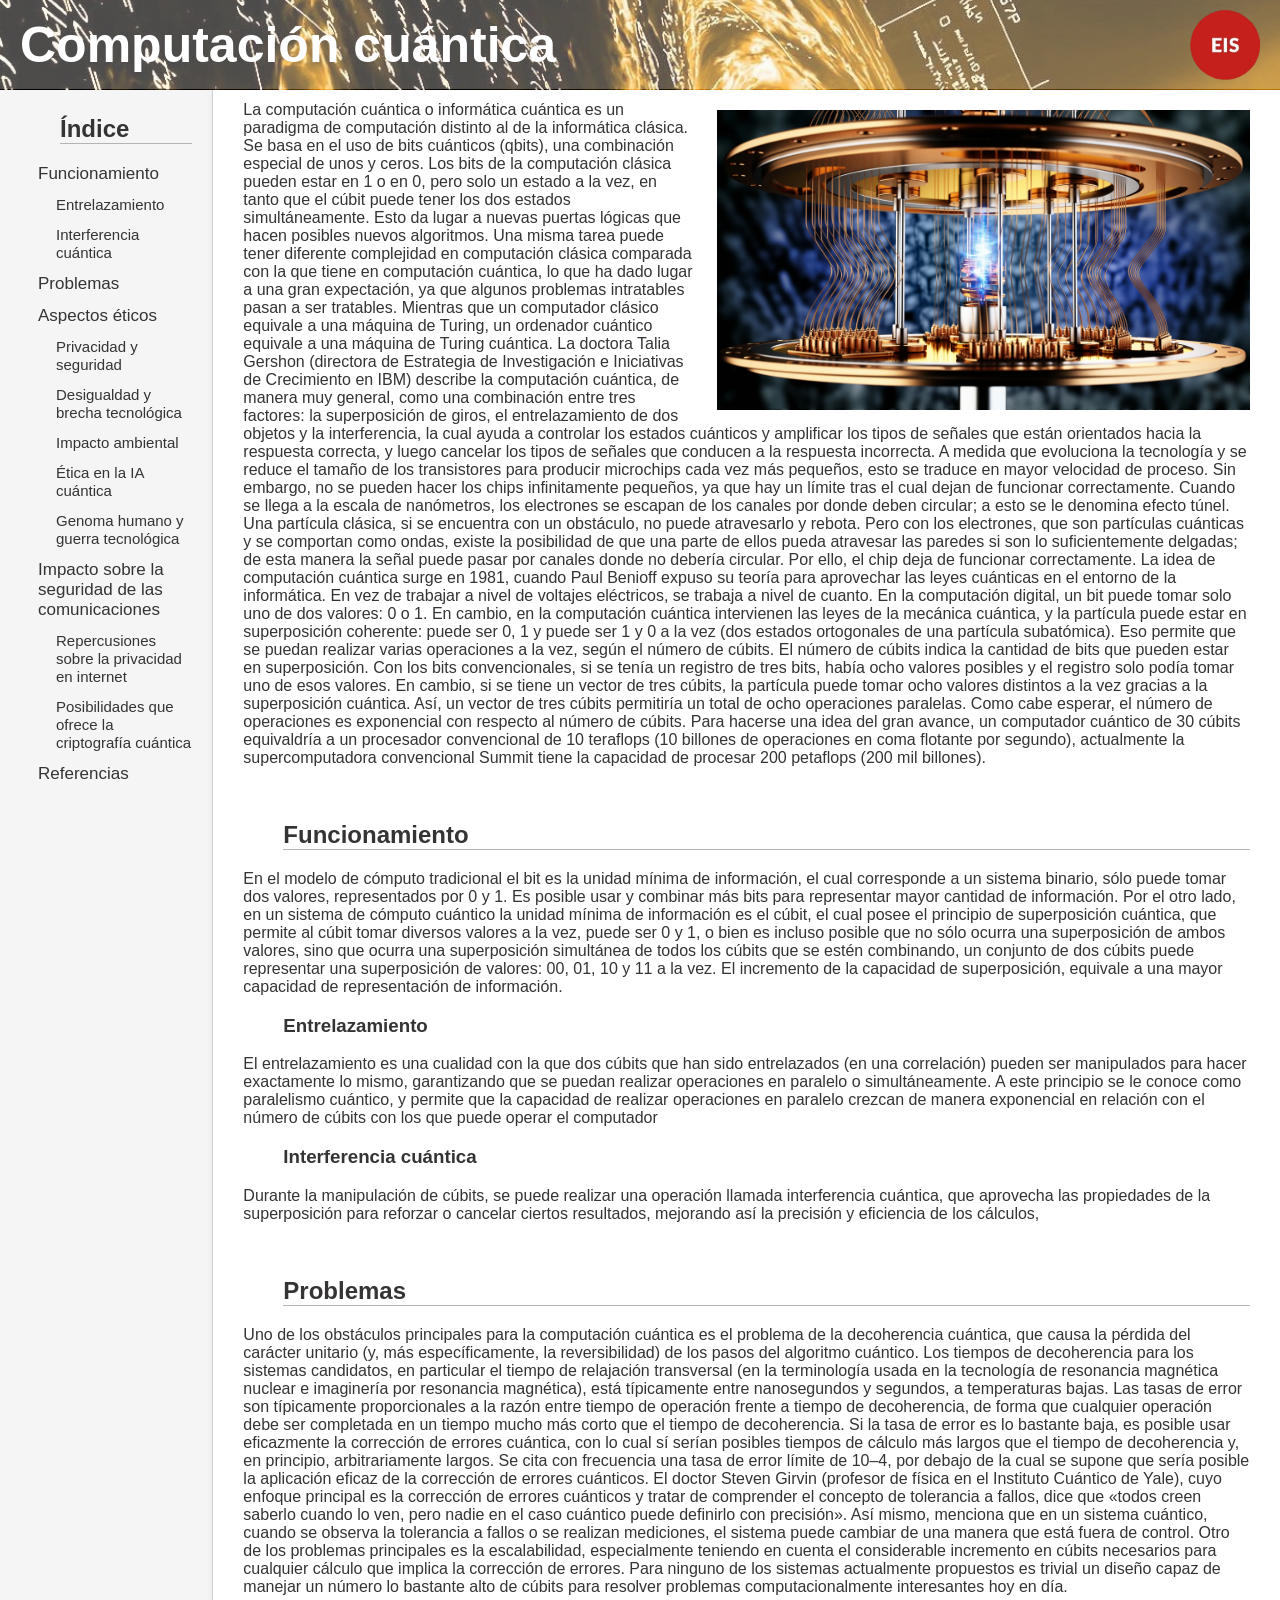
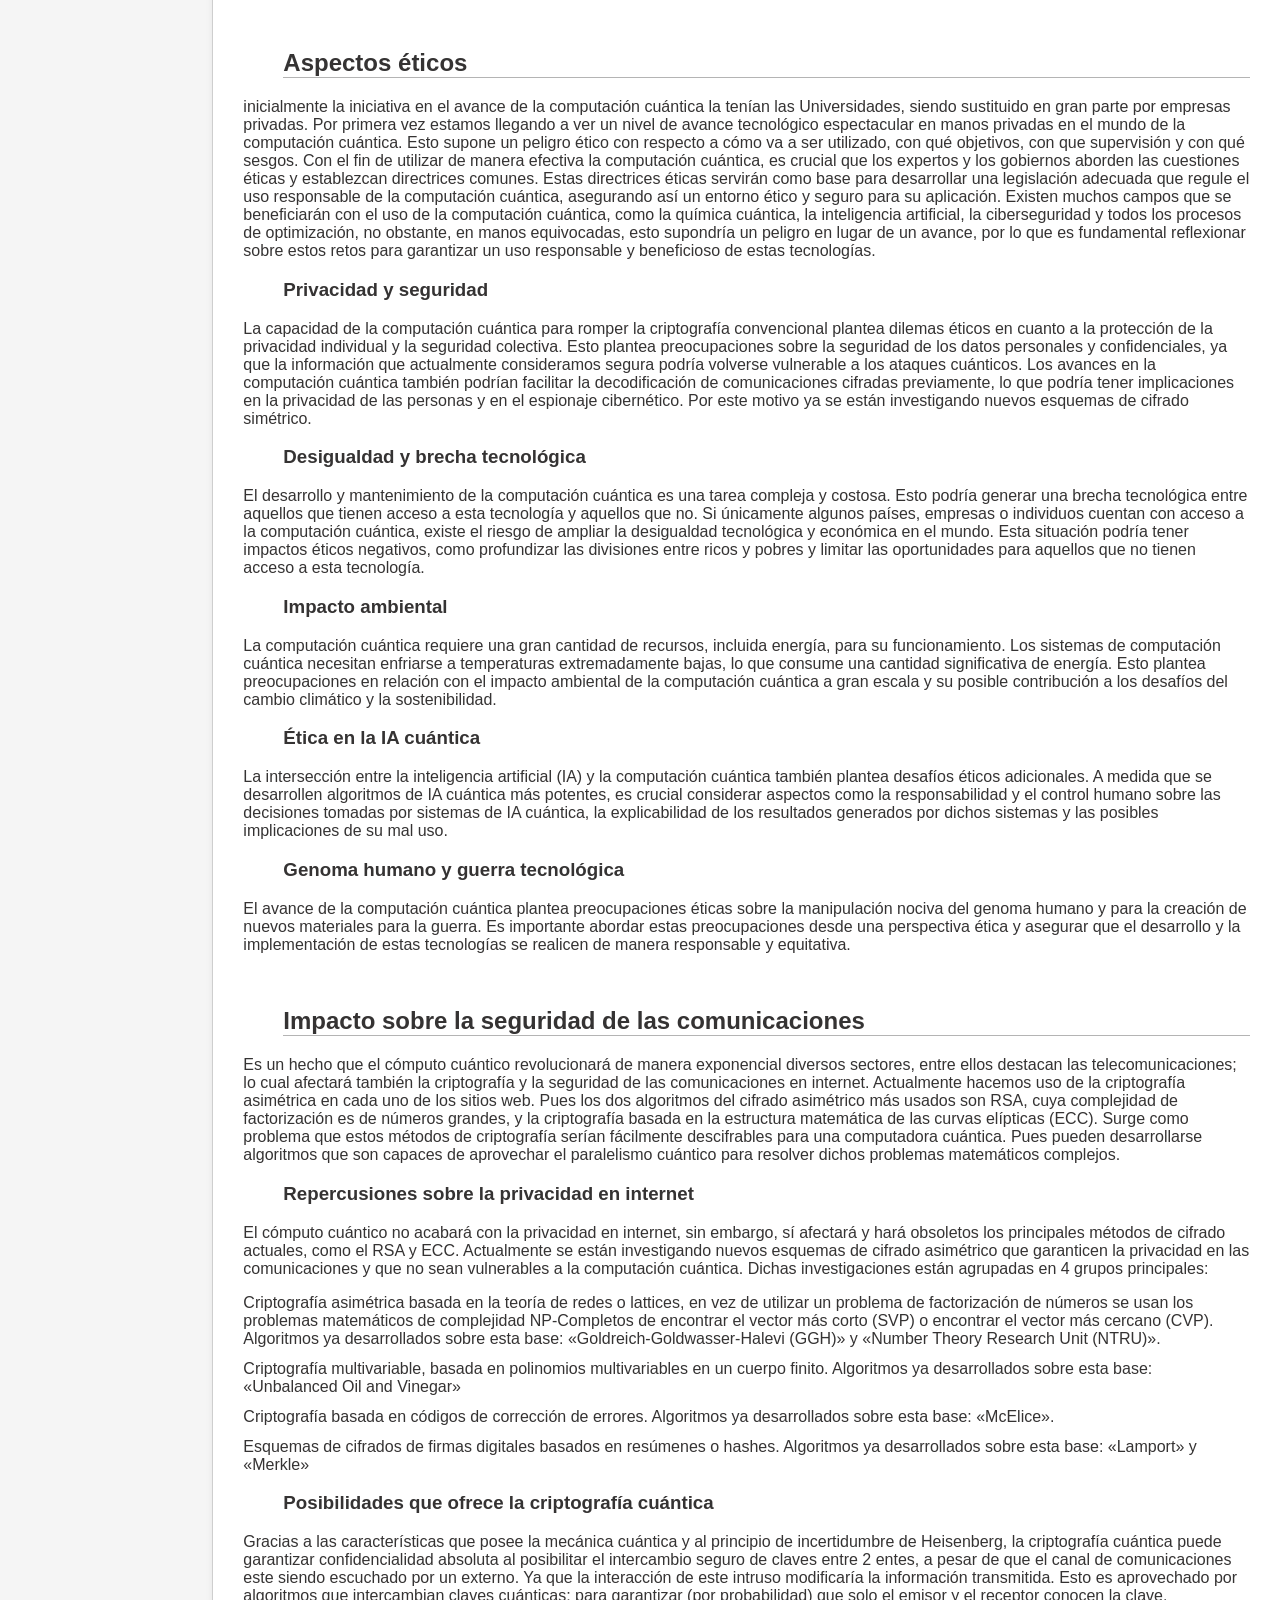
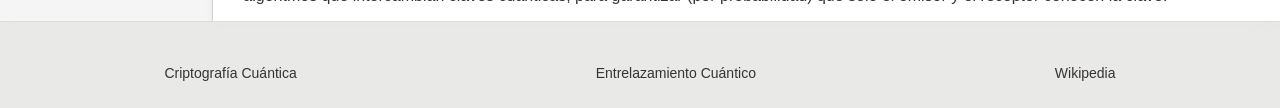
==== commit f4aa284d: "merge resolved" ====
--- a/index.html
+++ b/index.html
@@ -1,159 +1,4 @@
 <!DOCTYPE html>
-<<<<<<< HEAD
-    <head>
-        <title>Computación Cuántica</title>
-    </head>
-
-    <body>
-        <h1 id="comCua">Computación cuántica </h1>
-        
-        <img src="imagenes\Computacion.webp" alt="Núcleo Computadora Cuántica" height="300">
-
-        <p> 
-            La computación cuántica o informática cuántica es un paradigma de computación distinto al de la informática clásica. Se basa en el uso de bits cuánticos (qbits), una combinación especial de unos y ceros. Los bits de la computación clásica pueden estar en 1 o en 0, pero solo un estado a la vez, en tanto que el cúbit puede tener los dos estados simultáneamente. Esto da lugar a nuevas puertas lógicas que hacen posibles nuevos algoritmos.
-            Una misma tarea puede tener diferente complejidad en computación clásica comparada con la que tiene en computación cuántica, lo que ha dado lugar a una gran expectación, ya que algunos problemas intratables pasan a ser tratables. Mientras que un computador clásico equivale a una máquina de Turing, un ordenador cuántico equivale a una máquina de Turing cuántica.
-            La doctora Talia Gershon (directora de Estrategia de Investigación e Iniciativas de Crecimiento en IBM) describe la computación cuántica, de manera muy general, como una combinación entre tres factores: la superposición de giros, el entrelazamiento de dos objetos y la interferencia, la cual ayuda a controlar los estados cuánticos y amplificar los tipos de señales que están orientados hacia la respuesta correcta, y luego cancelar los tipos de señales que conducen a la respuesta incorrecta.
-            A medida que evoluciona la tecnología y se reduce el tamaño de los transistores para producir microchips cada vez más pequeños, esto se traduce en mayor velocidad de proceso. Sin embargo, no se pueden hacer los chips infinitamente pequeños, ya que hay un límite tras el cual dejan de funcionar correctamente. Cuando se llega a la escala de nanómetros, los electrones se escapan de los canales por donde deben circular; a esto se le denomina efecto túnel.
-            Una partícula clásica, si se encuentra con un obstáculo, no puede atravesarlo y rebota. Pero con los electrones, que son partículas cuánticas y se comportan como ondas, existe la posibilidad de que una parte de ellos pueda atravesar las paredes si son lo suficientemente delgadas; de esta manera la señal puede pasar por canales donde no debería circular. Por ello, el chip deja de funcionar correctamente.
-            La idea de computación cuántica surge en 1981, cuando Paul Benioff expuso su teoría para aprovechar las leyes cuánticas en el entorno de la informática. En vez de trabajar a nivel de voltajes eléctricos, se trabaja a nivel de cuanto. En la computación digital, un bit puede tomar solo uno de dos valores: 0 o 1. En cambio, en la computación cuántica intervienen las leyes de la mecánica cuántica, y la partícula puede estar en superposición coherente: puede ser 0, 1 y puede ser 1 y 0 a la vez (dos estados ortogonales de una partícula subatómica). Eso permite que se puedan realizar varias operaciones a la vez, según el número de cúbits.
-            El número de cúbits indica la cantidad de bits que pueden estar en superposición. Con los bits convencionales, si se tenía un registro de tres bits, había ocho valores posibles y el registro solo podía tomar uno de esos valores. En cambio, si se tiene un vector de tres cúbits, la partícula puede tomar ocho valores distintos a la vez gracias a la superposición cuántica. Así, un vector de tres cúbits permitiría un total de ocho operaciones paralelas. Como cabe esperar, el número de operaciones es exponencial con respecto al número de cúbits.
-            Para hacerse una idea del gran avance, un computador cuántico de 30 cúbits equivaldría a un procesador convencional de 10 teraflops (10 billones de operaciones en coma flotante por segundo), actualmente la supercomputadora convencional Summit tiene la capacidad de procesar 200 petaflops (200 mil billones).
-        </p>
-
-        <h2>Índice</h2>
-        <ul>
-            <li><a href="#comCua">Computación Cuántica</a>
-                <ul>
-                    <li><a href = "#fun"> Funcionamiento</a>
-                        <ul>
-                            <li><a href = "#entre"> Entrelazamiento</a></li>
-                            <li><a href = "#intCua"> Interferencia cuántica</a></li>
-                        </ul>
-                    </li>
-                    <li><a href = "#prob"> Problemas</a></li>
-                    <li><a href = "#aspEt"> Aspectos éticos</a>
-                        <ul>
-                            <li><a href = "#privSeg"> Privacidad y seguridad</a></li>
-                            <li><a href = "#desBre"> Desigualdad y brecha tecnológica</a></li>
-                            <li><a href = "#impAmb"> Impacto ambiental</a></li>
-                            <li><a href = "#etIA"> Ética en la IA cuántica</a></li>
-                            <li><a href = "#genGuer"> Genoma humano y guerra tecnológica</a></li>
-                        </ul>
-                    </li>
-
-                    <li><a href = "#impSeg"> Impacto sobre la seguridad de las comunicaciones</a>
-                        <ul>
-                            <li><a href = "#reperPriv"> Repercusiones sobre la privacidad en internet</a></li>
-                            <li><a href = "#posCripto"> Posibilidades que ofrece la criptografía cuántica</a></li>
-                        </ul>
-                    </li>
-                    <li><a href = "#ref"> Referencias</a>
-                </ul>
-            </li>
-        </ul>
-        
-        <div>
-           <br><h2 id="fun">Funcionamiento</h2>
-
-            <p>En el modelo de cómputo tradicional el bit es la unidad mínima de información, el cual corresponde a un sistema binario, sólo puede tomar dos valores, representados por 0 y 1. Es posible usar y combinar más bits para representar mayor cantidad de información.
-                Por el otro lado, en un sistema de cómputo cuántico la unidad mínima de información es el cúbit, el cual posee el principio de superposición cuántica, que permite al cúbit tomar diversos valores a la vez, puede ser 0 y 1, o bien es incluso posible que no sólo ocurra una superposición de ambos valores, sino que ocurra una superposición simultánea de todos los cúbits que se estén combinando, un conjunto de dos cúbits puede representar una superposición de valores: 00, 01, 10 y 11 a la vez. El incremento de la capacidad de superposición, equivale a una mayor capacidad de representación de información.
-          </p>
-
-            <h3 id="entre">Entrelazamiento</h3>
-            <p>
-                El entrelazamiento es una cualidad con la que dos cúbits que han sido entrelazados (en una correlación) pueden ser manipulados para hacer exactamente lo mismo, garantizando que se puedan realizar operaciones en paralelo o simultáneamente. A este principio se le conoce como paralelismo cuántico, y permite que la capacidad de realizar operaciones en paralelo crezcan de manera exponencial en relación con el número de cúbits con los que puede operar el computador
-            </p>
-
-            <h3 id ="intCua">Interferencia cuántica</h3>
-            <p>
-                Durante la manipulación de cúbits, se puede realizar una operación llamada interferencia cuántica, que aprovecha las propiedades de la superposición para reforzar o cancelar ciertos resultados, mejorando así la precisión y eficiencia de los cálculos,
-            </p>
-        </div>
-
-        <br><h2 id="prob">Problemas</h2>
-        <p>
-            Uno de los obstáculos principales para la computación cuántica es el problema de la decoherencia cuántica, que causa la pérdida del carácter unitario (y, más específicamente, la reversibilidad) de los pasos del algoritmo cuántico. Los tiempos de decoherencia para los sistemas candidatos, en particular el tiempo de relajación transversal (en la terminología usada en la tecnología de resonancia magnética nuclear e imaginería por resonancia magnética), está típicamente entre nanosegundos y segundos, a temperaturas bajas. Las tasas de error son típicamente proporcionales a la razón entre tiempo de operación frente a tiempo de decoherencia, de forma que cualquier operación debe ser completada en un tiempo mucho más corto que el tiempo de decoherencia. Si la tasa de error es lo bastante baja, es posible usar eficazmente la corrección de errores cuántica, con lo cual sí serían posibles tiempos de cálculo más largos que el tiempo de decoherencia y, en principio, arbitrariamente largos. Se cita con frecuencia una tasa de error límite de 10–4, por debajo de la cual se supone que sería posible la aplicación eficaz de la corrección de errores cuánticos.
-            El doctor Steven Girvin (profesor de física en el Instituto Cuántico de Yale), cuyo enfoque principal es la corrección de errores cuánticos y tratar de comprender el concepto de tolerancia a fallos, dice que «todos creen saberlo cuando lo ven, pero nadie en el caso cuántico puede definirlo con precisión». Así mismo, menciona que en un sistema cuántico, cuando se observa la tolerancia a fallos o se realizan mediciones, el sistema puede cambiar de una manera que está fuera de control.
-            Otro de los problemas principales es la escalabilidad, especialmente teniendo en cuenta el considerable incremento en cúbits necesarios para cualquier cálculo que implica la corrección de errores. Para ninguno de los sistemas actualmente propuestos es trivial un diseño capaz de manejar un número lo bastante alto de cúbits para resolver problemas computacionalmente interesantes hoy en día.
-        </p>
-
-        <div>
-             <br><h2 id="aspEt">Aspectos éticos</h2>
-            <p>
-                inicialmente la iniciativa en el avance de la computación cuántica la tenían las Universidades, siendo sustituido en gran parte por empresas privadas. Por primera vez estamos llegando a ver un nivel de avance tecnológico espectacular en manos privadas en el mundo de la computación cuántica. Esto supone un peligro ético con respecto a cómo va a ser utilizado, con qué objetivos, con que supervisión y con qué sesgos.
-                Con el fin de utilizar de manera efectiva la computación cuántica, es crucial que los expertos y los gobiernos aborden las cuestiones éticas y establezcan directrices comunes. Estas directrices éticas servirán como base para desarrollar una legislación adecuada que regule el uso responsable de la computación cuántica, asegurando así un entorno ético y seguro para su aplicación.
-                Existen muchos campos que se beneficiarán con el uso de la computación cuántica, como la química cuántica, la inteligencia artificial, la ciberseguridad y todos los procesos de optimización, no obstante, en manos equivocadas, esto supondría un peligro en lugar de un avance, por lo que es fundamental reflexionar sobre estos retos para garantizar un uso responsable y beneficioso de estas tecnologías.
-            </p>
-
-            <h3 id="privSeg">Privacidad y seguridad</h3>
-            <p>
-                La capacidad de la computación cuántica para romper la criptografía convencional plantea dilemas éticos en cuanto a la protección de la privacidad individual y la seguridad colectiva. Esto plantea preocupaciones sobre la seguridad de los datos personales y confidenciales, ya que la información que actualmente consideramos segura podría volverse vulnerable a los ataques cuánticos. Los avances en la computación cuántica también podrían facilitar la decodificación de comunicaciones cifradas previamente, lo que podría tener implicaciones en la privacidad de las personas y en el espionaje cibernético. Por este motivo ya se están investigando nuevos esquemas de cifrado simétrico.
-            </p>
-
-            <h3 id="desBre">Desigualdad y brecha tecnológica</h3>
-            <p>
-                El desarrollo y mantenimiento de la computación cuántica es una tarea compleja y costosa. Esto podría generar una brecha tecnológica entre aquellos que tienen acceso a esta tecnología y aquellos que no. Si únicamente algunos países, empresas o individuos cuentan con acceso a la computación cuántica, existe el riesgo de ampliar la desigualdad tecnológica y económica en el mundo. Esta situación podría tener impactos éticos negativos, como profundizar las divisiones entre ricos y pobres y limitar las oportunidades para aquellos que no tienen acceso a esta tecnología.
-            </p>
-
-            <h3 id="impAmb">Impacto ambiental</h3>
-            <p>
-                La computación cuántica requiere una gran cantidad de recursos, incluida energía, para su funcionamiento. Los sistemas de computación cuántica necesitan enfriarse a temperaturas extremadamente bajas, lo que consume una cantidad significativa de energía. Esto plantea preocupaciones en relación con el impacto ambiental de la computación cuántica a gran escala y su posible contribución a los desafíos del cambio climático y la sostenibilidad.
-            </p>
-
-            <h3 id="etIA">Ética en la IA cuántica</h3>
-            <p>
-                La intersección entre la inteligencia artificial (IA) y la computación cuántica también plantea desafíos éticos adicionales. A medida que se desarrollen algoritmos de IA cuántica más potentes, es crucial considerar aspectos como la responsabilidad y el control humano sobre las decisiones tomadas por sistemas de IA cuántica, la explicabilidad de los resultados generados por dichos sistemas y las posibles implicaciones de su mal uso.
-            </p>
-
-            <h3 id ="genGuer">Genoma humano y guerra tecnológica</h3>
-            <p>
-                El avance de la computación cuántica plantea preocupaciones éticas sobre la manipulación nociva del genoma humano y para la creación de nuevos materiales para la guerra.
-                Es importante abordar estas preocupaciones desde una perspectiva ética y asegurar que el desarrollo y la implementación de estas tecnologías se realicen de manera responsable y equitativa.
-            </p>
-        </div>
-
-        <div>
-           <br> <h2 id="impSeg">Impacto sobre la seguridad de las comunicaciones</h2>
-            <p>
-                Es un hecho que el cómputo cuántico revolucionará de manera exponencial diversos sectores, entre ellos destacan las telecomunicaciones; lo cual afectará también la criptografía y la seguridad de las comunicaciones en internet. Actualmente hacemos uso de la criptografía asimétrica en cada uno de los sitios web. Pues los dos algoritmos del cifrado asimétrico más usados son RSA, cuya complejidad de factorización es de números grandes, y la criptografía basada en la estructura matemática de las curvas elípticas (ECC). Surge como problema que estos métodos de criptografía serían fácilmente descifrables para una computadora cuántica. Pues pueden desarrollarse algoritmos que son capaces de aprovechar el paralelismo cuántico para resolver dichos problemas matemáticos complejos.
-            </p>
-
-            <h3 id="reperPriv">Repercusiones sobre la privacidad en internet</h3>
-            <p>
-                El cómputo cuántico no acabará con la privacidad en internet, sin embargo, sí afectará y hará obsoletos los principales métodos de cifrado actuales, como el RSA y ECC.
-                Actualmente se están investigando nuevos esquemas de cifrado asimétrico que garanticen la privacidad en las comunicaciones y que no sean vulnerables a la computación cuántica. Dichas investigaciones están agrupadas en 4 grupos principales:
-            </p>
-
-            <ul>
-                <li>
-                    Criptografía asimétrica basada en la teoría de redes o lattices, en vez de utilizar un problema de factorización de números se usan los problemas matemáticos de complejidad NP-Completos de encontrar el vector más corto (SVP) o encontrar el vector más cercano (CVP). Algoritmos ya desarrollados sobre esta base: «Goldreich-Goldwasser-Halevi (GGH)» y «Number Theory Research Unit (NTRU)».
-                </li>
-                <li>
-                    Criptografía multivariable, basada en polinomios multivariables en un cuerpo finito. Algoritmos ya desarrollados sobre esta base: «Unbalanced Oil and Vinegar»
-                </li>
-                <li>
-                    Criptografía basada en códigos de corrección de errores. Algoritmos ya desarrollados sobre esta base: «McElice».
-                </li>
-                <li>
-                    Esquemas de cifrados de firmas digitales basados en resúmenes o hashes. Algoritmos ya desarrollados sobre esta base: «Lamport» y «Merkle»
-                </li>
-            </ul>
-
-            <h3 id="posCripto">Posibilidades que ofrece la criptografía cuántica</h3>
-            <p>
-                Gracias a las características que posee la mecánica cuántica y al principio de incertidumbre de Heisenberg, la criptografía cuántica puede garantizar confidencialidad absoluta al posibilitar el intercambio seguro de claves entre 2 entes, a pesar de que el canal de comunicaciones este siendo escuchado por un externo. Ya que la interacción de este intruso modificaría la información transmitida. Esto es aprovechado por algoritmos que intercambian claves cuánticas; para garantizar (por probabilidad) que solo el emisor y el receptor conocen la clave.
-            </p>
-        </div>
-
-        <br><h2 id="ref">Referencias</h2>
-        <ul>
-            <li> <a href="criptografia.html">Criptografía Cuántica</a></li>
-            <li> <a href="summit.html">Mecánica Cuántica</a></li>
-            <li> <a href="https://es.wikipedia.org/wiki/Computaci%C3%B3n_cu%C3%A1ntica#">Wikipedia</a> </li>
-        </ul>
-        
-    </body>
-=======
 
 <head>
     <title>Computación Cuántica</title>
@@ -445,5 +290,4 @@
     </div>
 </body>
 
->>>>>>> apply_quad
 </html>
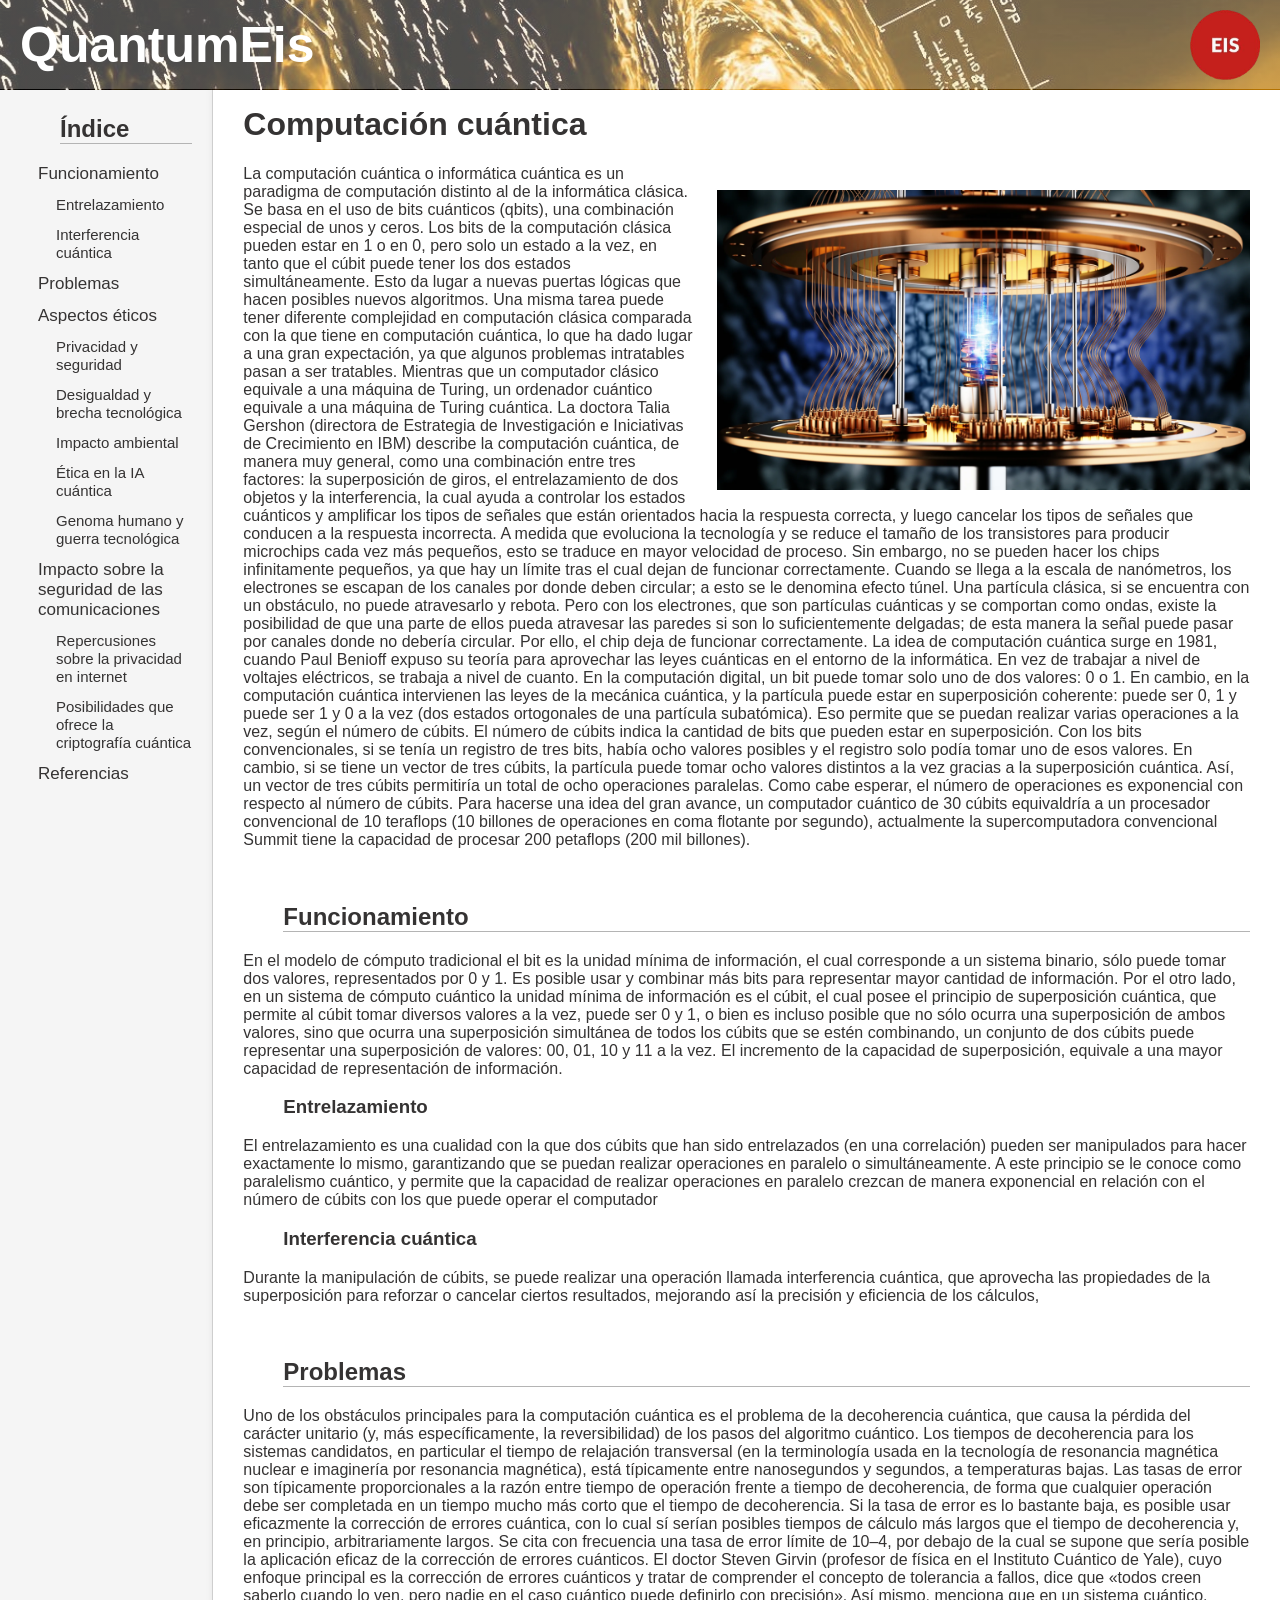
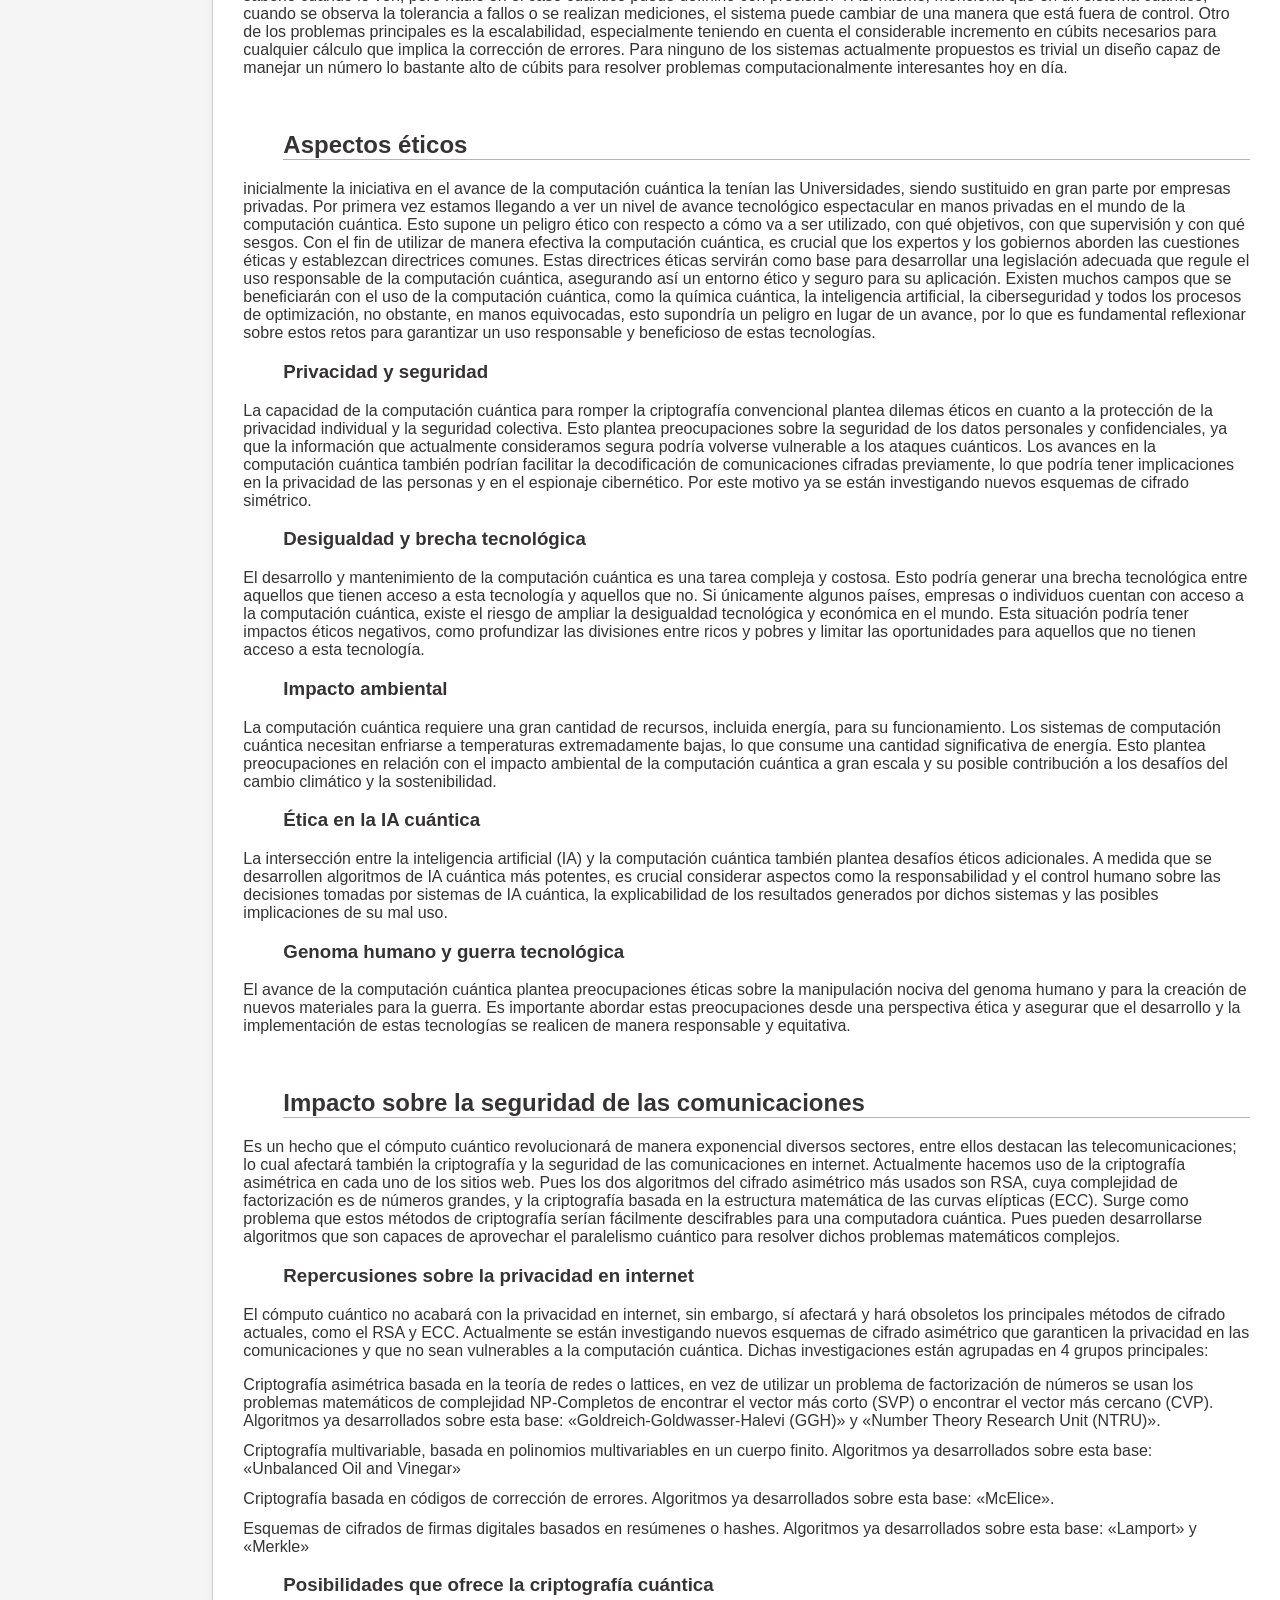
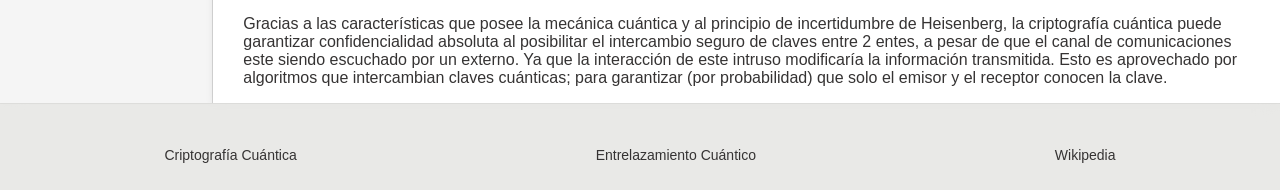
==== commit f44c7ad4: "Correcciones Entrega 2 - index" ====
--- a/index.html
+++ b/index.html
@@ -10,7 +10,7 @@
     <div class="pag">
 
         <header class="Head">
-            <h1 id="comCua">Computación cuántica </h1>
+            <h1 id="comCua">QuantumEis</h1>
             <img src="imagenes/eis.png" alt="logo" class="logo">
         </header>
 
@@ -49,6 +49,7 @@
 
 
         <main class="Body">
+            <h1>Computación cuántica</h1>
 
             <img class="imagen" src="imagenes/Computacion.webp" alt="Núcleo Computadora Cuántica" height="300">
 
@@ -290,4 +291,4 @@
     </div>
 </body>
 
-</html>+</html>
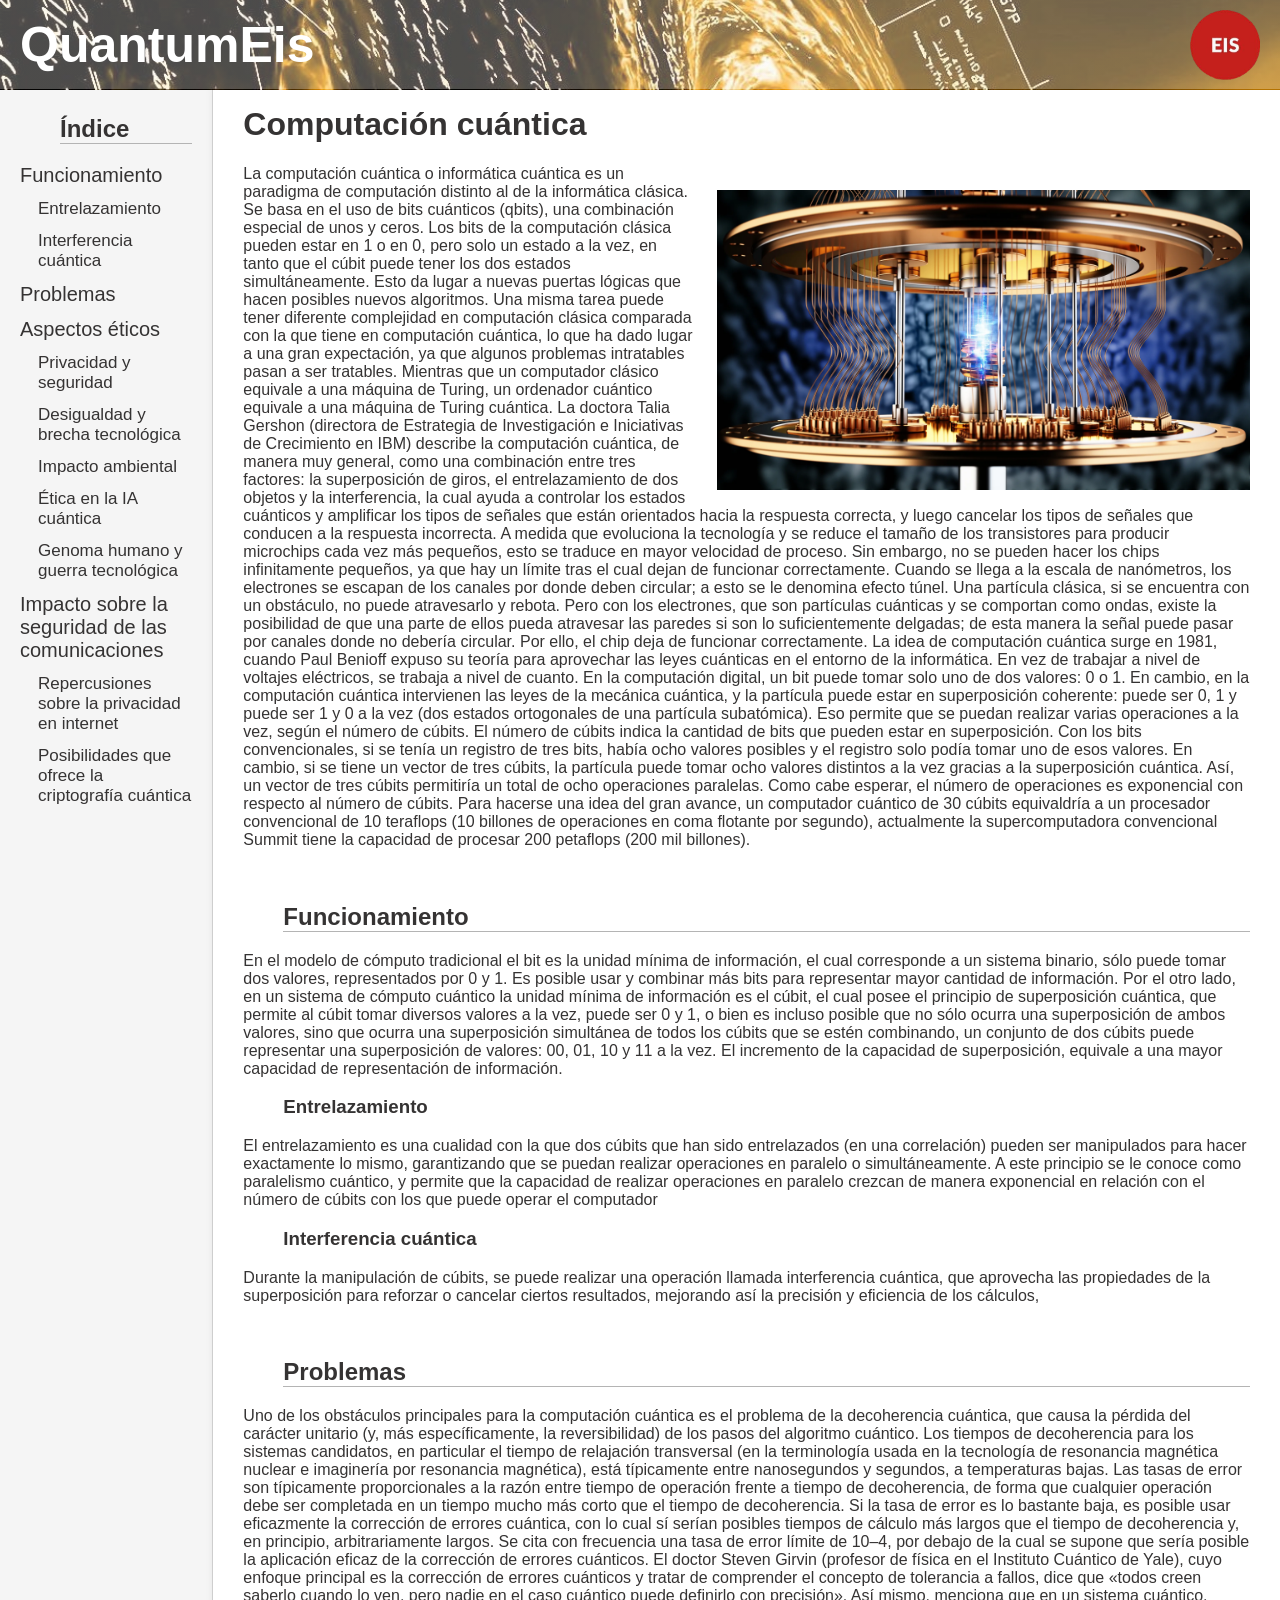
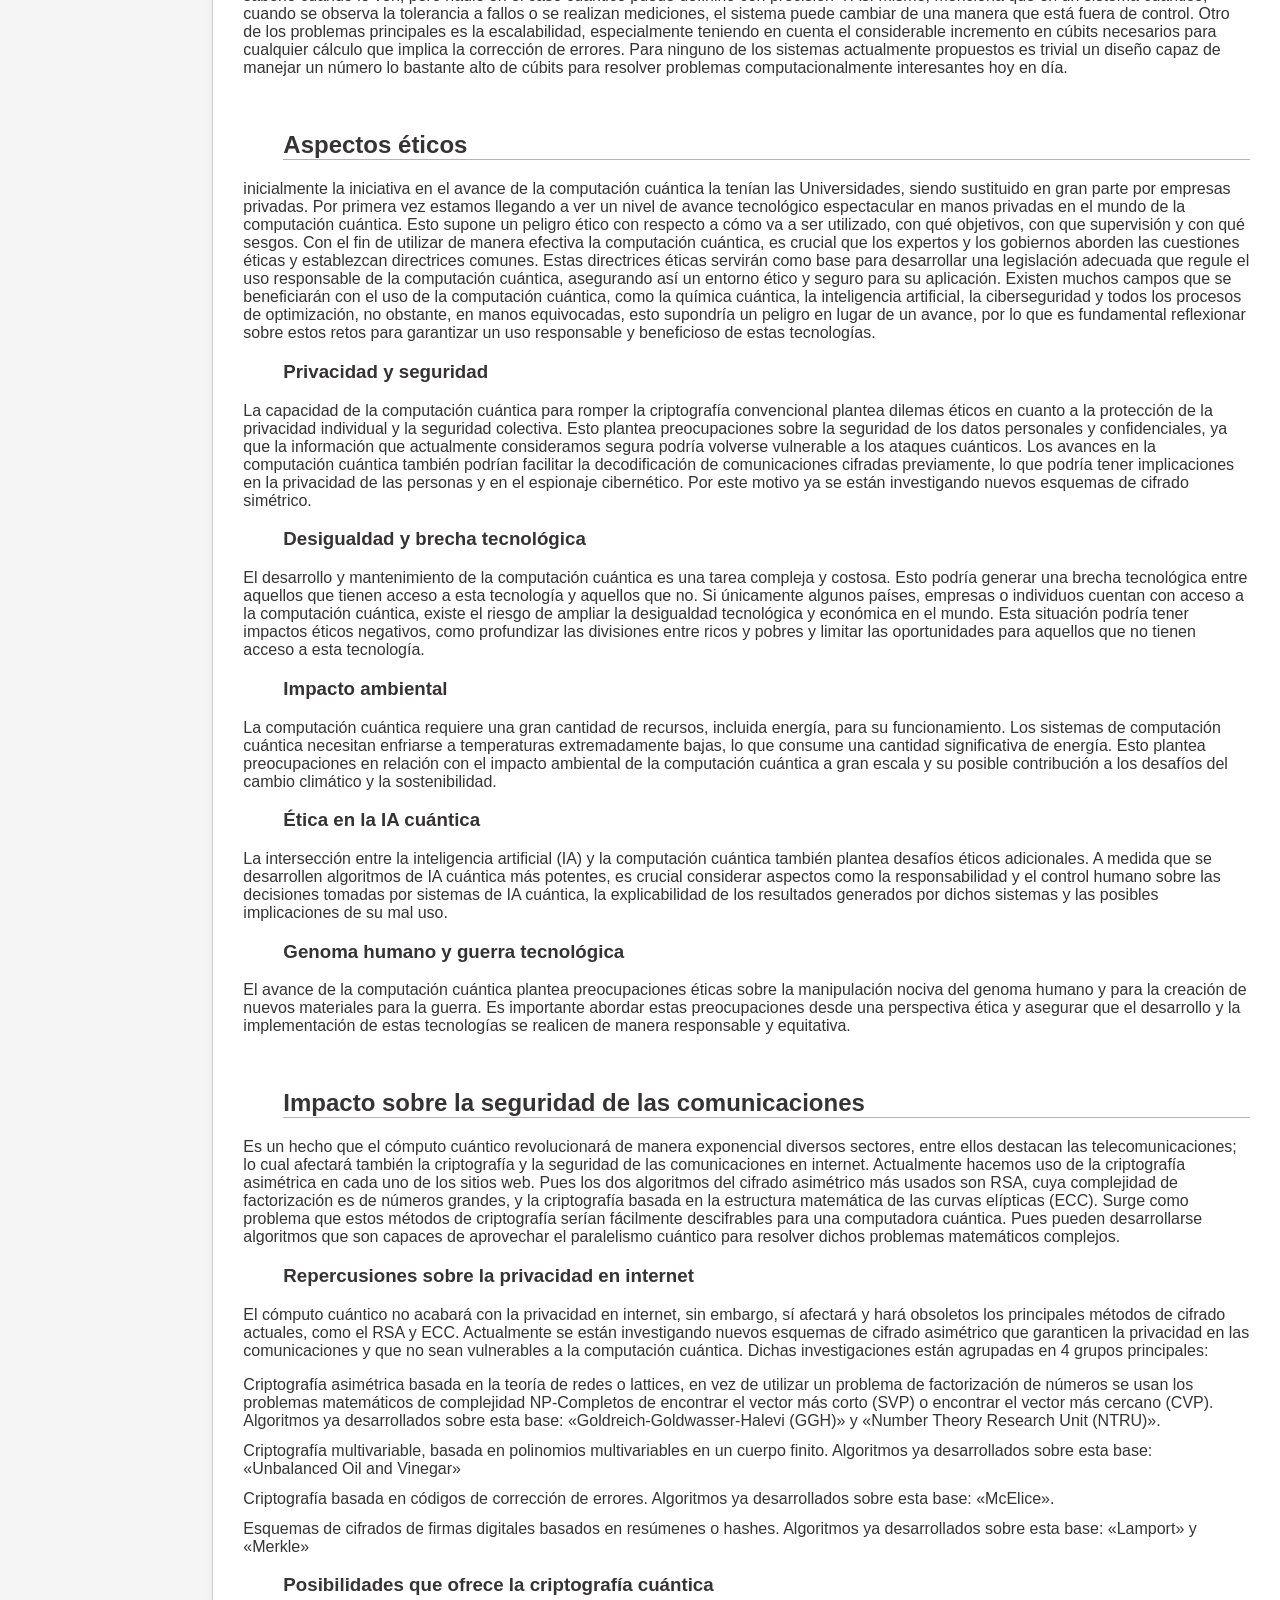
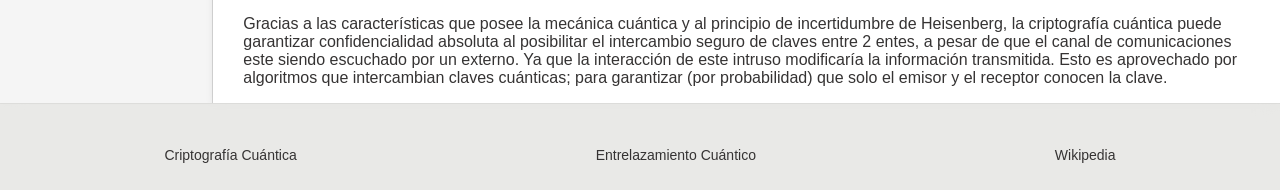
==== commit 79c74360: "Indice mediante DOOM" ====
--- a/index.html
+++ b/index.html
@@ -4,6 +4,7 @@
     <title>Computación Cuántica</title>
     <link rel="stylesheet" href="css/style.css">
     <link rel="stylesheet" href="css/index.css">
+    <script src="java_s/main.js" defer></script>
 </head>
 
 <body>
@@ -16,35 +17,7 @@
 
         <aside class="Ind">
             <h2>Índice</h2>
-            <ul>
-                    <ul>
-                        <li><a href="#fun"> Funcionamiento</a>
-                            <ul>
-                                <li><a href="#entre"> Entrelazamiento</a></li>
-                                <li><a href="#intCua"> Interferencia cuántica</a></li>
-                            </ul>
-                        </li>
-                        <li><a href="#prob"> Problemas</a></li>
-                        <li><a href="#aspEt"> Aspectos éticos</a>
-                            <ul>
-                                <li><a href="#privSeg"> Privacidad y seguridad</a></li>
-                                <li><a href="#desBre"> Desigualdad y brecha tecnológica</a></li>
-                                <li><a href="#impAmb"> Impacto ambiental</a></li>
-                                <li><a href="#etIA"> Ética en la IA cuántica</a></li>
-                                <li><a href="#genGuer"> Genoma humano y guerra tecnológica</a></li>
-                            </ul>
-                        </li>
-
-                        <li><a href="#impSeg"> Impacto sobre la seguridad de las comunicaciones</a>
-                            <ul>
-                                <li><a href="#reperPriv"> Repercusiones sobre la privacidad en internet</a></li>
-                                <li><a href="#posCripto"> Posibilidades que ofrece la criptografía cuántica</a></li>
-                            </ul>
-                        </li>
-                        <li><a href="#ref"> Referencias</a>
-                    </ul>
-                </li>
-            </ul>
+            <ul id="lista_indice"> </ul>
         </aside>
 
 
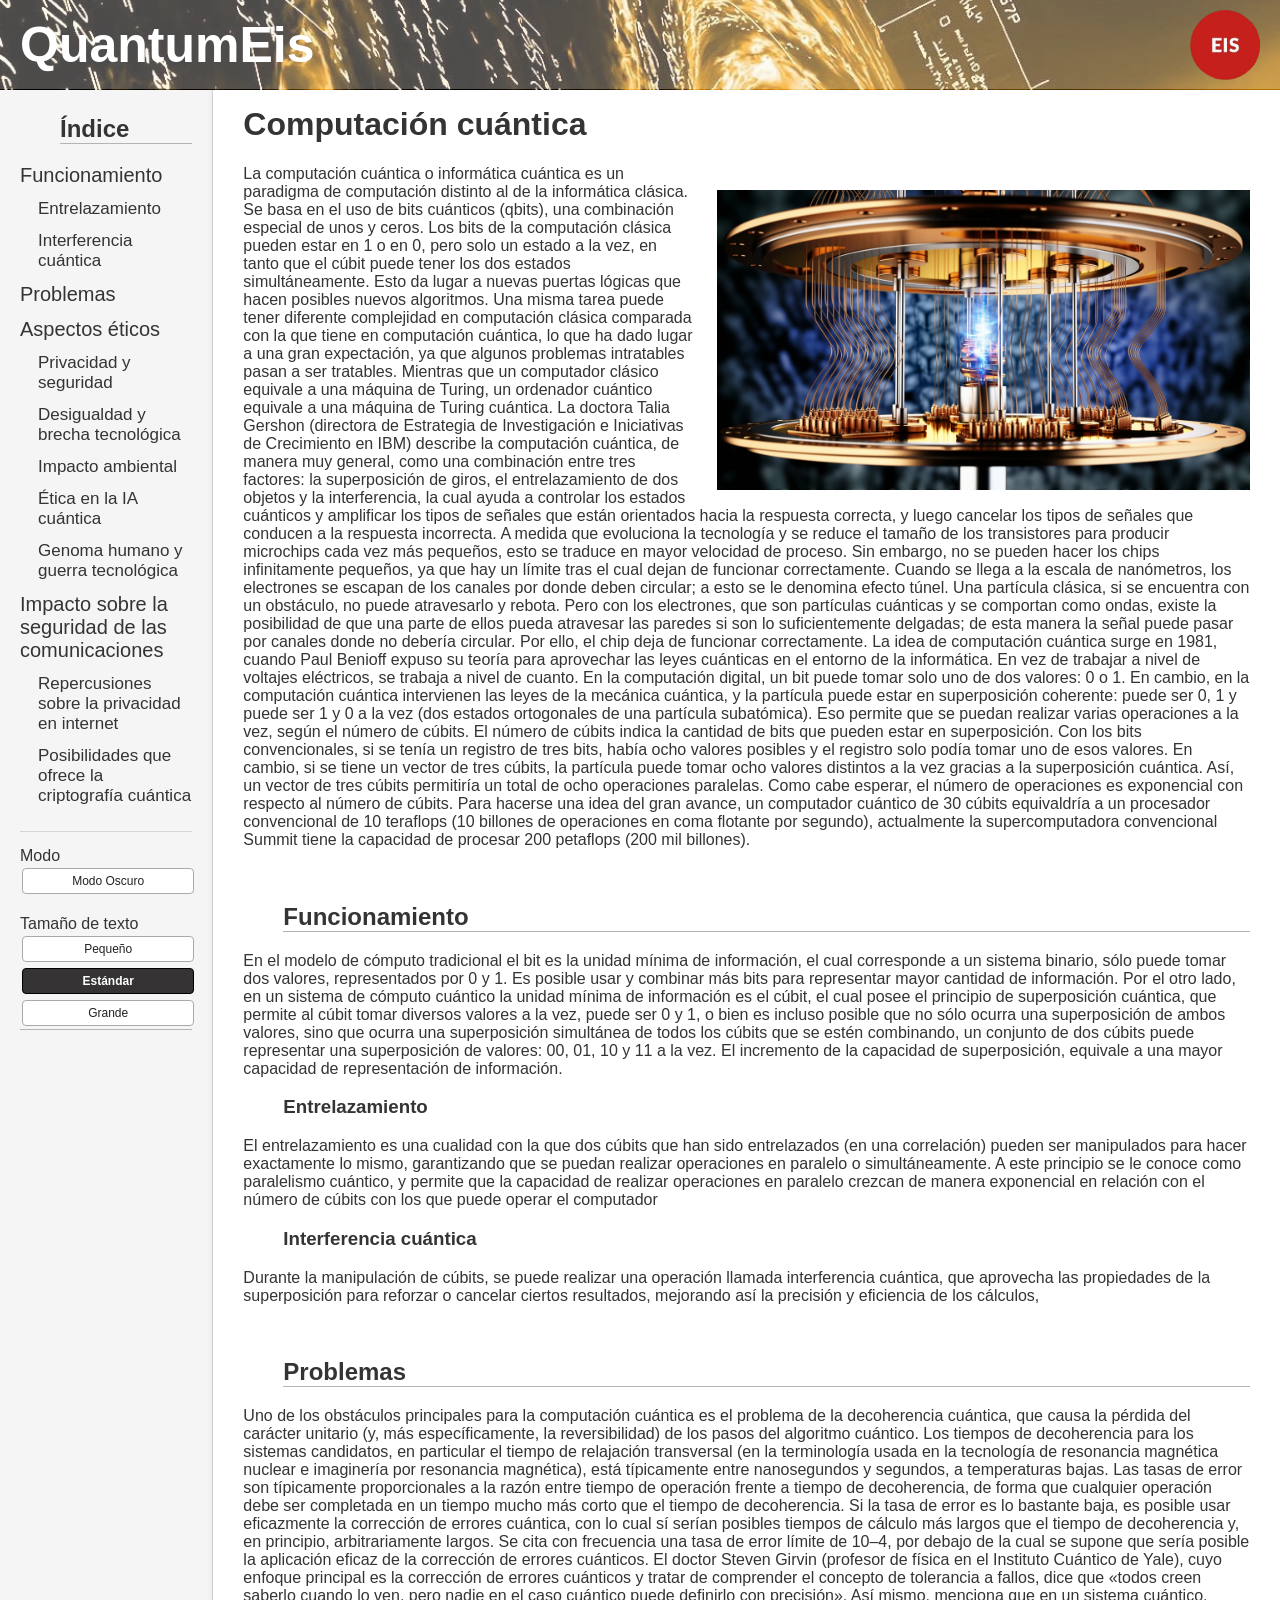
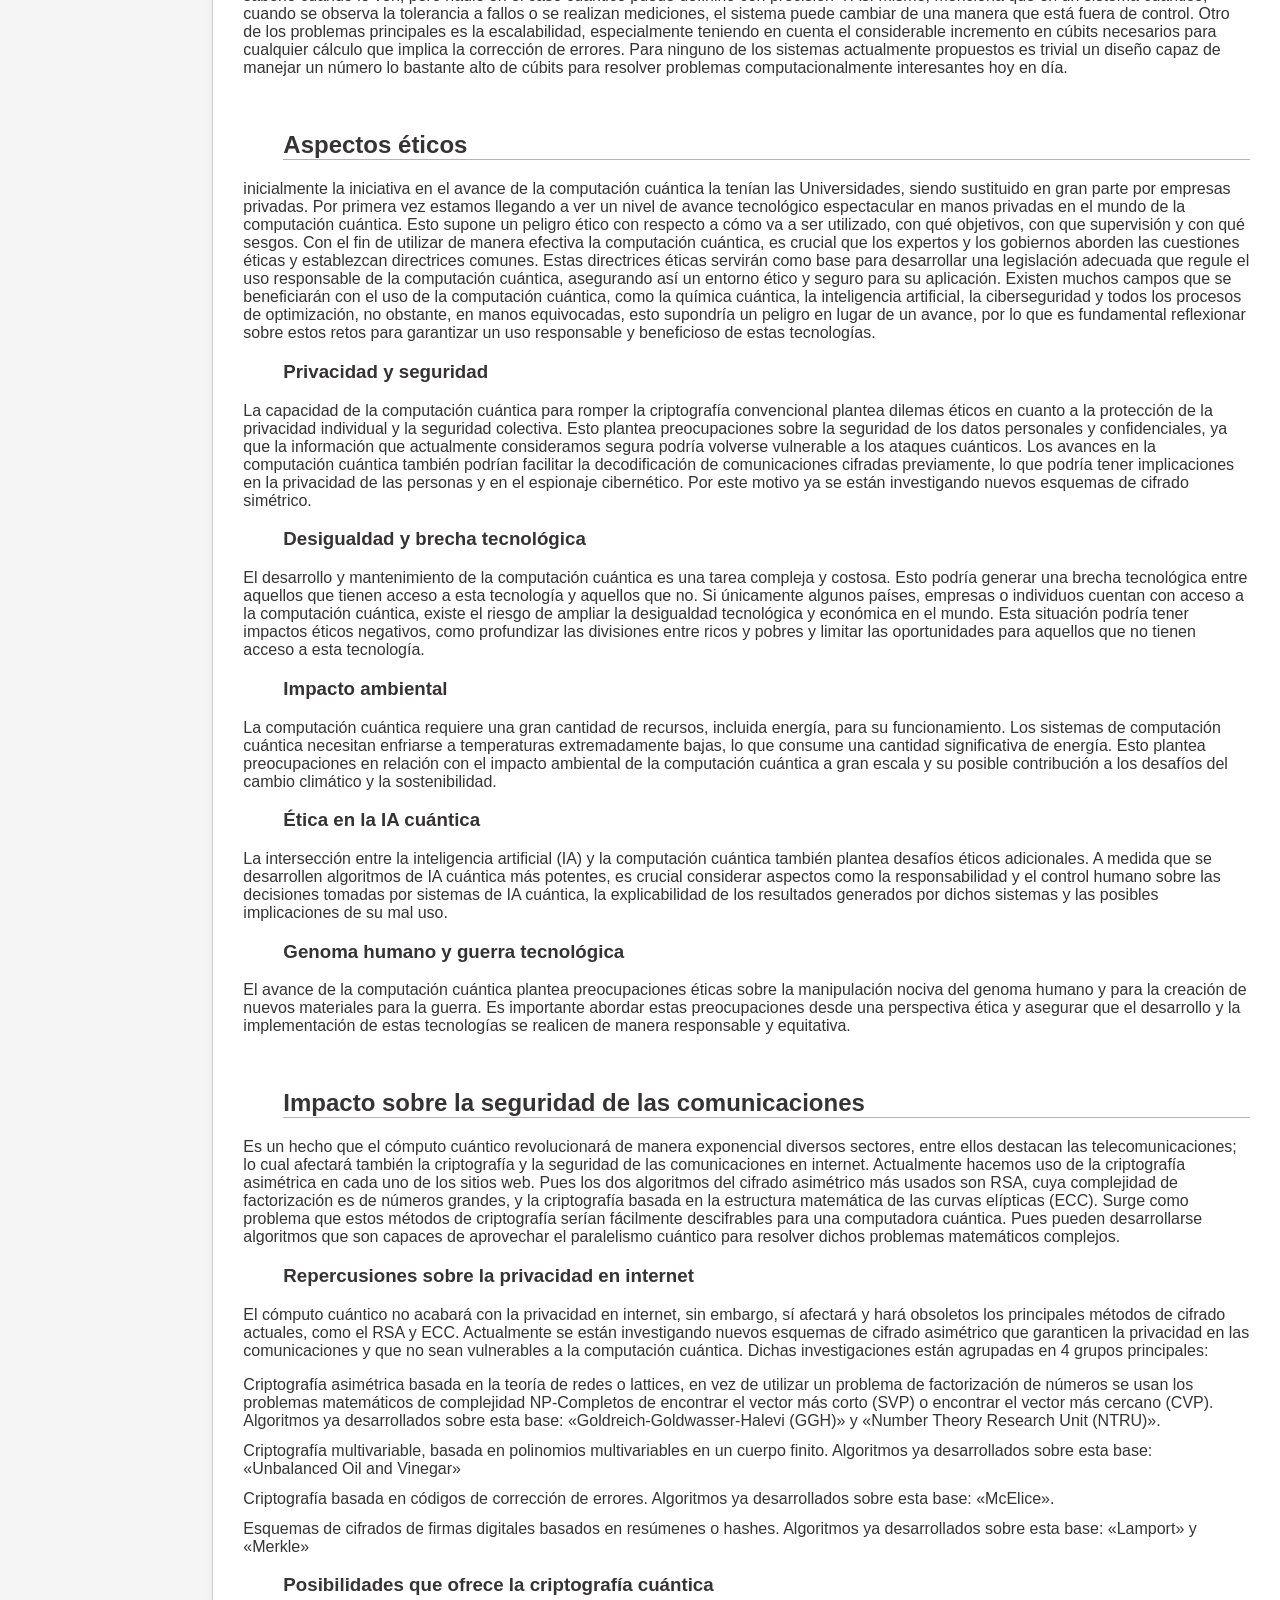
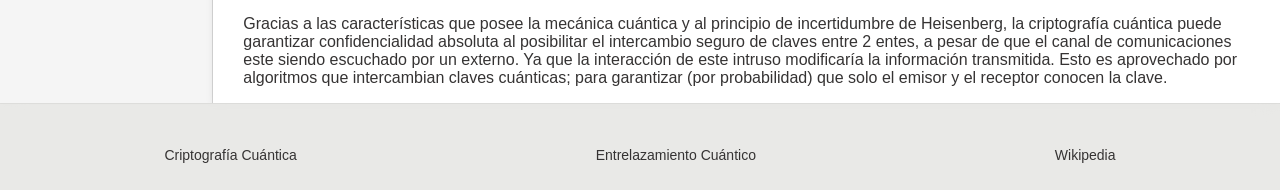
==== commit 550cb818: "Botones" ====
--- a/index.html
+++ b/index.html
@@ -18,6 +18,20 @@
         <aside class="Ind">
             <h2>Índice</h2>
             <ul id="lista_indice"> </ul>
+
+             <!-- Apartado 5 ---->
+              <div id="panel_apariencias" class = "panel_apariencias">
+                <span>Modo<br></span>
+                <button id="btn_modo" class="btn_modo" type="button">Modo Oscuro</button>
+
+                <div class="selector_fuente">
+                    <span><br>Tamaño de texto<br></span>
+                    <button id="btn_fuente_chica" class="btn_fuente" type="button">Pequeño</button> <br>
+                    <button id="btn_fuente_media" class="btn_fuente activo" type="button">Estándar</button><br>
+                    <button id="btn_fuente_grande" class="btn_fuente" type="button">Grande</button>
+                </div>
+              </div>
+
         </aside>
 
 
--- a/css/style.css
+++ b/css/style.css
@@ -177,4 +177,107 @@
 
 li {
     margin: 12px 0;
+}
+
+
+/* === APARTADO 5 === */
+
+.panel_apariencias {
+    margin-top: 25px;
+    padding-top: 15px;
+    border-top: 1px solid #d6d6d6;
+    border-bottom: 1px solid #b4b4b4;
+}
+
+.panel_apariencias button {
+    cursor: pointer;
+    padding: 5px 8px;
+    margin: 3px 2px;
+    border: 1px solid #aaa;
+    border-radius: 4px;
+    background-color: #ffffff;
+    color: #222222;
+}
+
+/*Botón de tamaño act*/
+.btn_fuente.activo {
+    background-color: #353333;
+    color: #ffffff;
+    font-weight: bold;
+    border-color: #000000;
+}
+
+/*Botones*/
+.btn_fuente, .btn_modo{
+    flex: 1;
+    width: 100%;
+    padding: 8px 12px;
+
+    text-align: center;
+    display: inline-flex;
+    justify-content: center;
+    align-items: center;
+
+    border: 1px solid #ced4da;
+    background-color: #ffffff;
+    color: #495057;
+
+    border-radius: 4px;
+    font-size: 12px;
+    cursor: pointer;
+    box-sizing: border-box;
+    transition: all 0.2s ease;
+}
+
+/* === MODO OSCURO === */
+body.oscuro .pag {
+    background-color: #121212;
+    color: #e0e0e0;
+}
+
+body.oscuro .Ind {
+    background-color: #1e1e1e;
+    border-right-color: #333333;
+    box-shadow: 2px 0 6px rgba(0, 0, 0, 0.4);
+}
+
+body.oscuro .Body {
+    background-color: #1a1a1a;
+    color: #e0e0e0;
+    box-shadow: 0 2px 8px rgba(0, 0, 0, 0.4);
+}
+
+body.oscuro .Foot {
+    background-color: rgba(30, 30, 30, 0.85);
+    color: #aaaaaa;
+    border-top-color: #333333;
+}
+
+body.oscuro a {
+    color: #8ab4f8;
+}
+
+/*Botones EN modo oscuro*/
+body.oscuro .panel_apariencias button {
+    background-color: #2c2c2c;
+    color: #ffffff;
+    border-color: #555555;
+}
+
+/* Botón de fuente act en modo oscuro */
+body.oscuro .btn_fuente.activo {
+    background-color: #8ab4f8;
+    color: #121212;
+}
+
+
+
+/* === TAMAÑOS DE FUENTE === */
+
+.Body.fuente_pequena {
+    font-size: 0.85rem;
+}
+
+.Body.fuente_grande {
+    font-size: 1.25rem;
 }
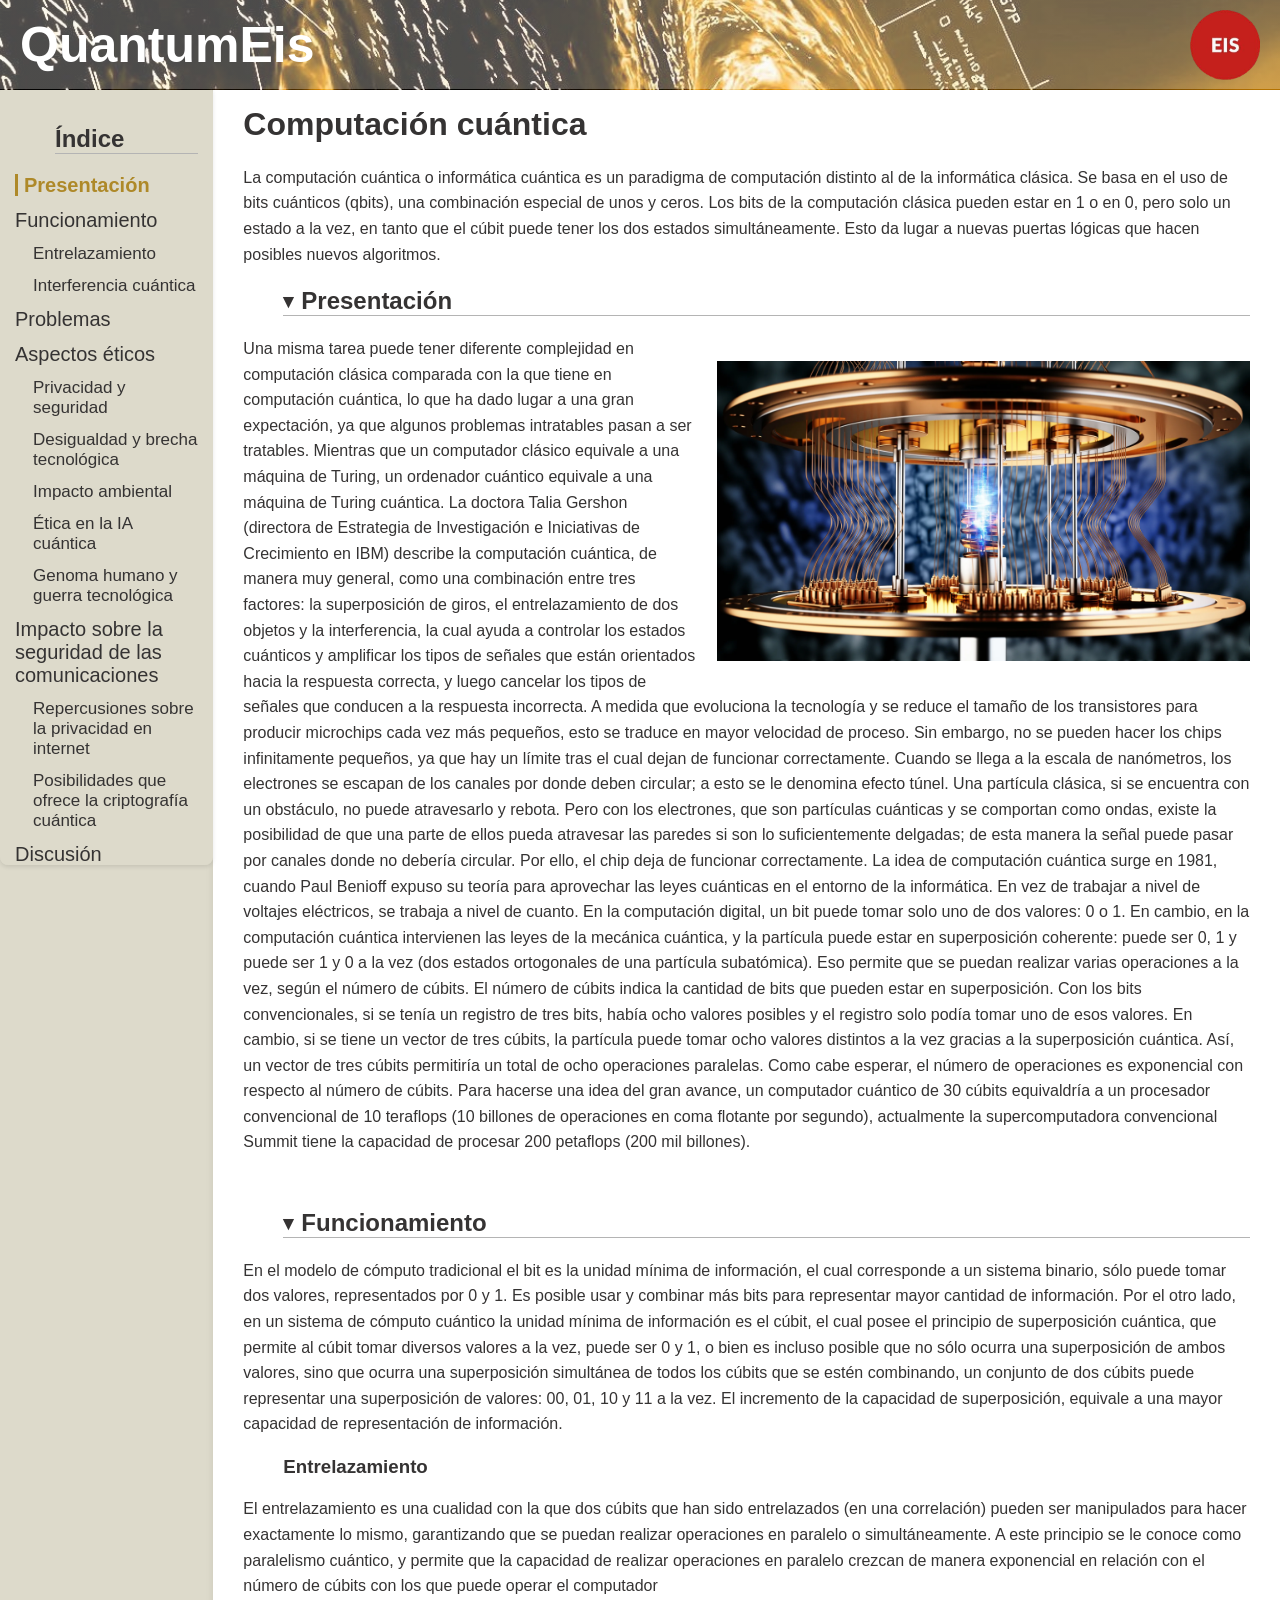
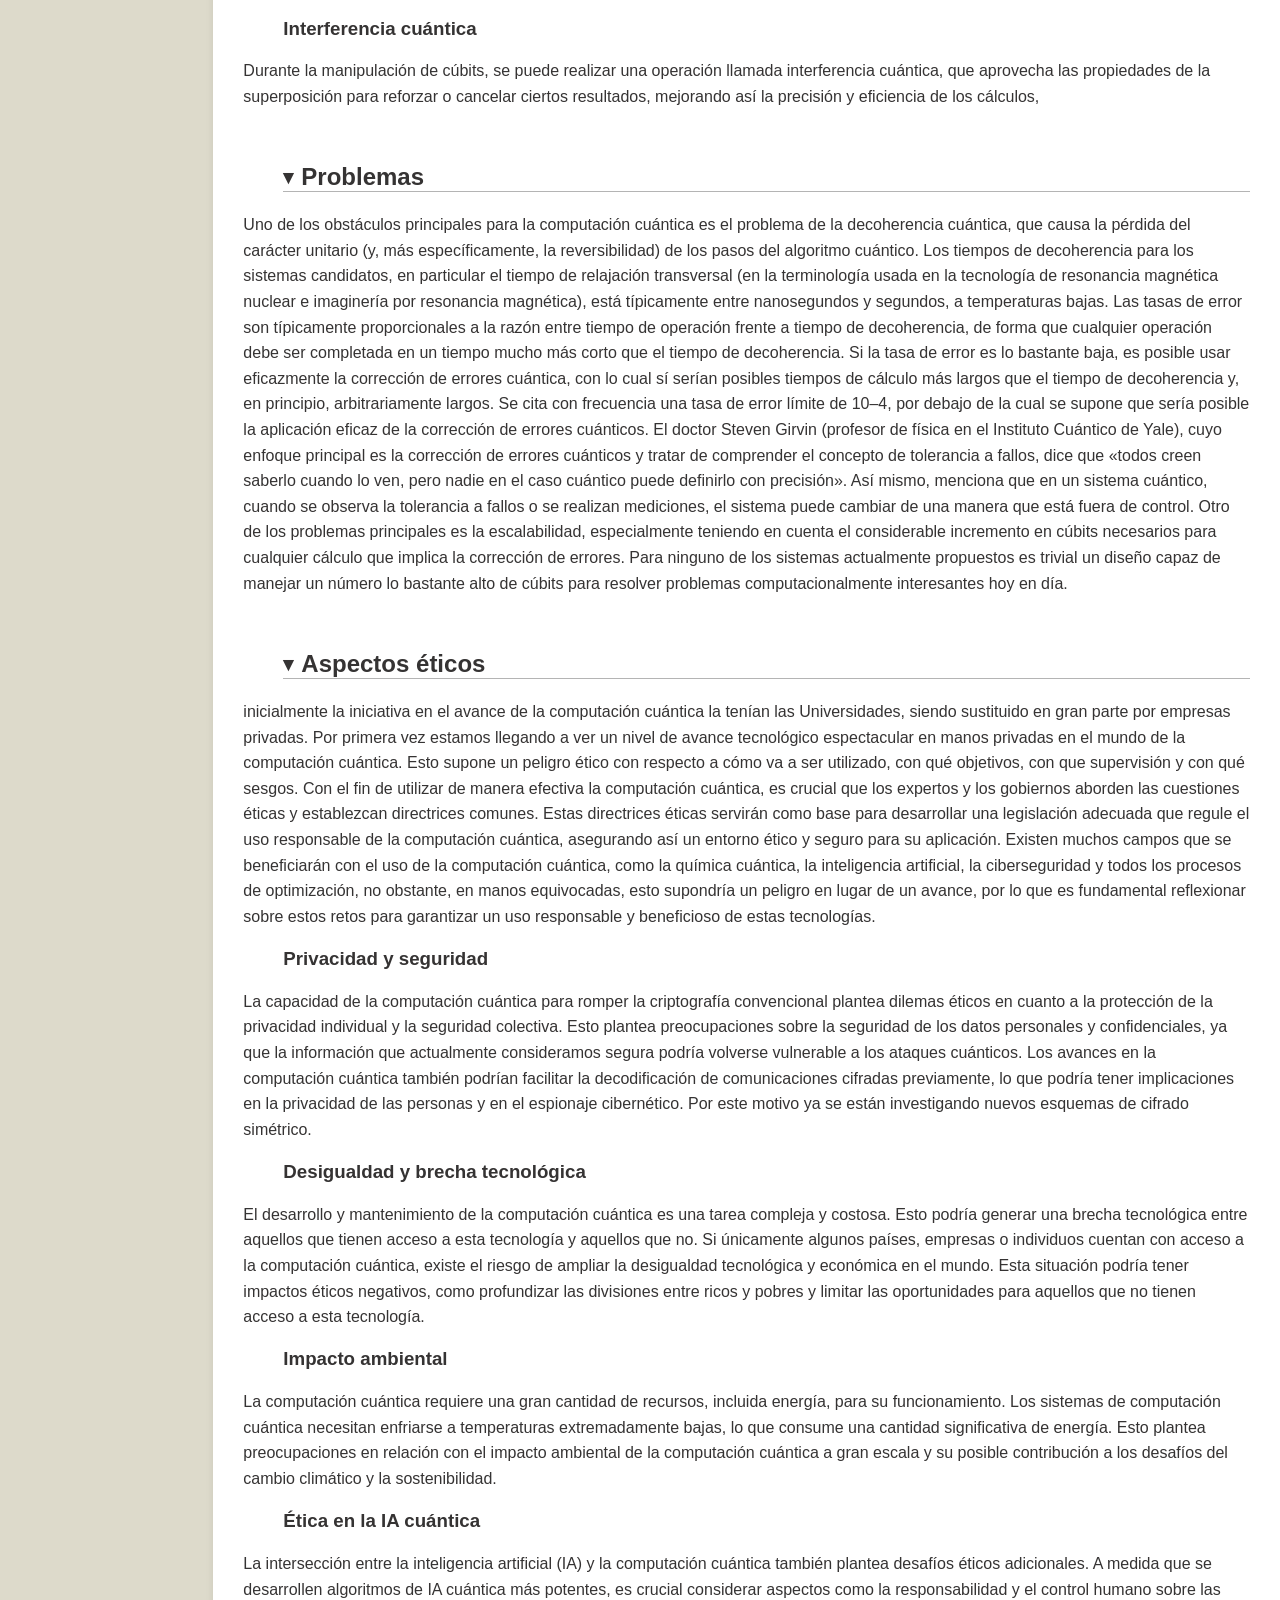
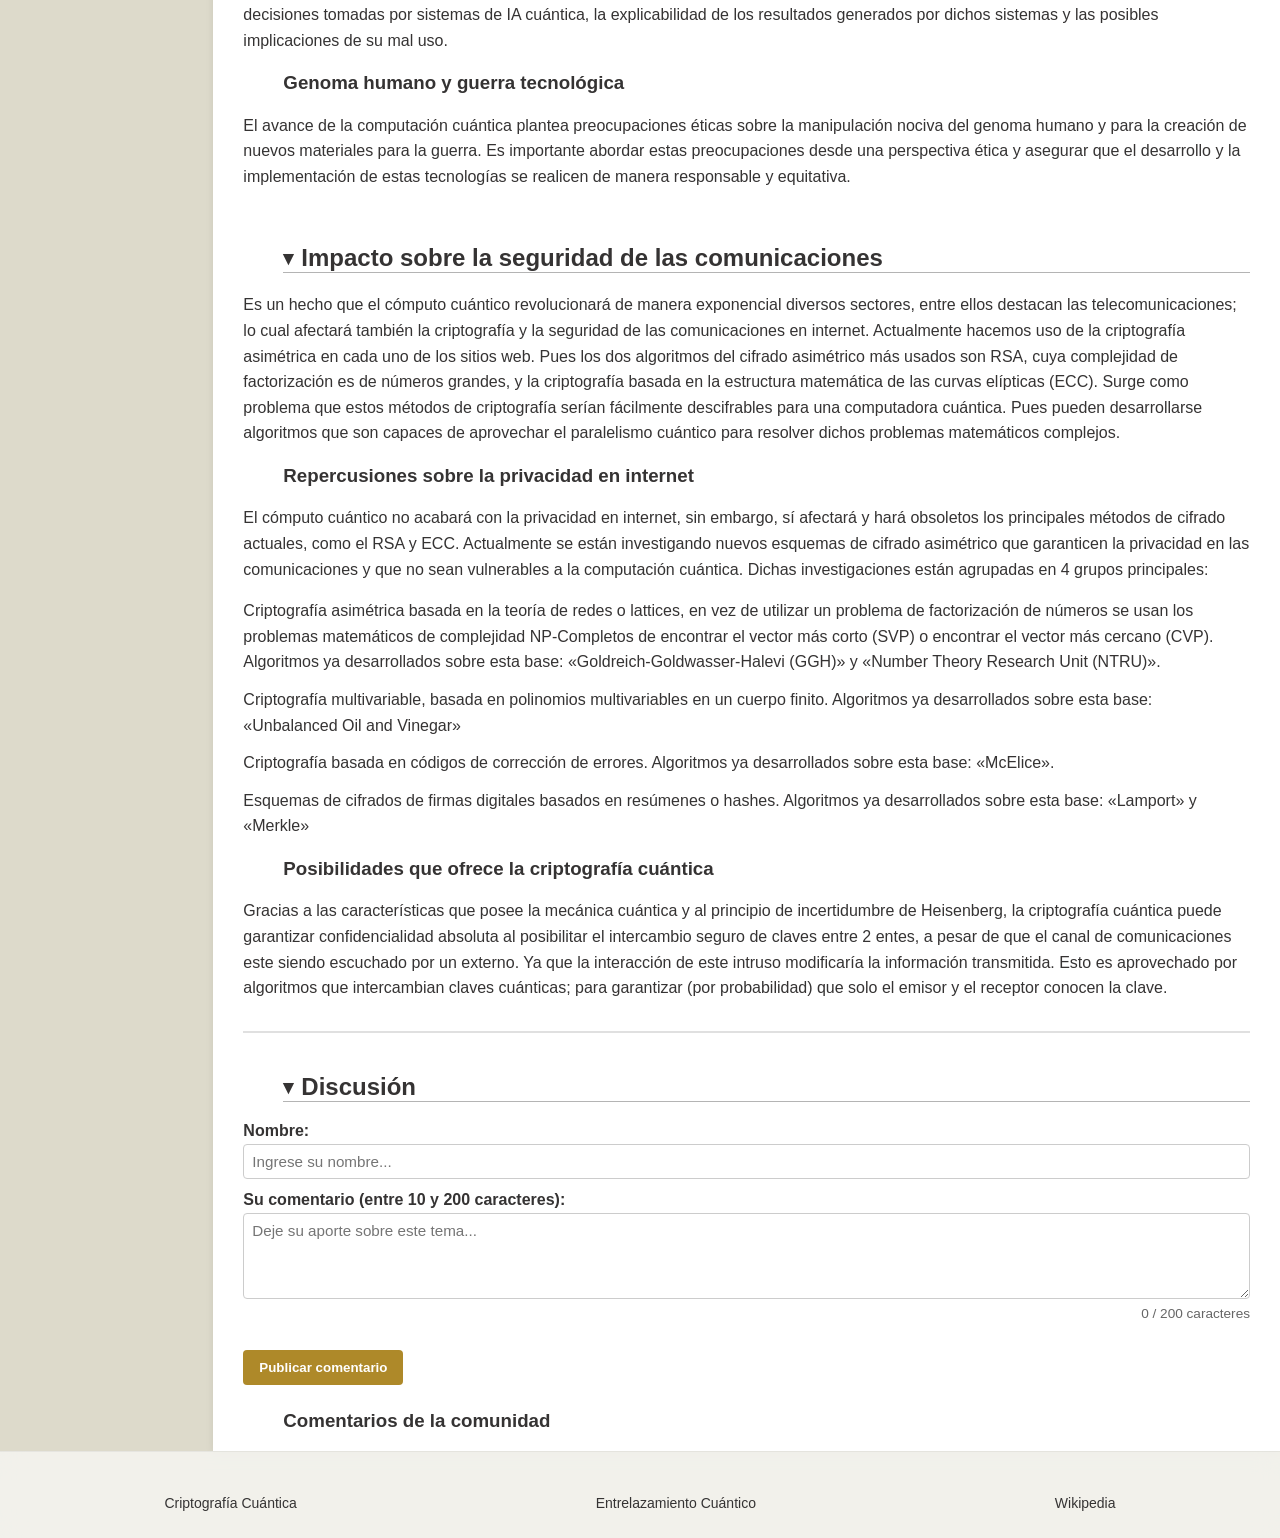
==== commit d21803ef: "cambios aplicados a los otros archivos" ====
--- a/index.html
+++ b/index.html
@@ -19,8 +19,8 @@
             <h2>Índice</h2>
             <ul id="lista_indice"> </ul>
 
-             <!-- Apartado 5 ---->
-              <div id="panel_apariencias" class = "panel_apariencias">
+            <!-- Apartado 5 -->
+            <div id="panel_apariencias" class="panel_apariencias">
                 <span>Modo<br></span>
                 <button id="btn_modo" class="btn_modo" type="button">Modo Oscuro</button>
 
@@ -28,247 +28,355 @@
                     <span><br>Tamaño de texto<br></span>
                     <button id="btn_fuente_chica" class="btn_fuente" type="button">Pequeño</button> <br>
                     <button id="btn_fuente_media" class="btn_fuente activo" type="button">Estándar</button><br>
-                    <button id="btn_fuente_grande" class="btn_fuente" type="button">Grande</button>
+                    <button id="btn_fuente_grande" class="btn_fuente" type="button">Grande</button> <br><br>
                 </div>
-              </div>
+            </div>
 
         </aside>
 
 
         <main class="Body">
             <h1>Computación cuántica</h1>
-
-            <img class="imagen" src="imagenes/Computacion.webp" alt="Núcleo Computadora Cuántica" height="300">
-
             <p>
                 La computación cuántica o informática cuántica es un paradigma de computación distinto al de la
                 informática clásica. Se basa en el uso de bits cuánticos (qbits), una combinación especial de unos y
                 ceros. Los bits de la computación clásica pueden estar en 1 o en 0, pero solo un estado a la vez, en
                 tanto que el cúbit puede tener los dos estados simultáneamente. Esto da lugar a nuevas puertas lógicas
                 que hacen posibles nuevos algoritmos.
-                Una misma tarea puede tener diferente complejidad en computación clásica comparada con la que tiene en
-                computación cuántica, lo que ha dado lugar a una gran expectación, ya que algunos problemas intratables
-                pasan a ser tratables. Mientras que un computador clásico equivale a una máquina de Turing, un ordenador
-                cuántico equivale a una máquina de Turing cuántica.
-                La doctora Talia Gershon (directora de Estrategia de Investigación e Iniciativas de Crecimiento en IBM)
-                describe la computación cuántica, de manera muy general, como una combinación entre tres factores: la
-                superposición de giros, el entrelazamiento de dos objetos y la interferencia, la cual ayuda a controlar
-                los estados cuánticos y amplificar los tipos de señales que están orientados hacia la respuesta
-                correcta, y luego cancelar los tipos de señales que conducen a la respuesta incorrecta.
-                A medida que evoluciona la tecnología y se reduce el tamaño de los transistores para producir microchips
-                cada vez más pequeños, esto se traduce en mayor velocidad de proceso. Sin embargo, no se pueden hacer
-                los chips infinitamente pequeños, ya que hay un límite tras el cual dejan de funcionar correctamente.
-                Cuando se llega a la escala de nanómetros, los electrones se escapan de los canales por donde deben
-                circular; a esto se le denomina efecto túnel.
-                Una partícula clásica, si se encuentra con un obstáculo, no puede atravesarlo y rebota. Pero con los
-                electrones, que son partículas cuánticas y se comportan como ondas, existe la posibilidad de que una
-                parte de ellos pueda atravesar las paredes si son lo suficientemente delgadas; de esta manera la señal
-                puede pasar por canales donde no debería circular. Por ello, el chip deja de funcionar correctamente.
-                La idea de computación cuántica surge en 1981, cuando Paul Benioff expuso su teoría para aprovechar las
-                leyes cuánticas en el entorno de la informática. En vez de trabajar a nivel de voltajes eléctricos, se
-                trabaja a nivel de cuanto. En la computación digital, un bit puede tomar solo uno de dos valores: 0 o 1.
-                En cambio, en la computación cuántica intervienen las leyes de la mecánica cuántica, y la partícula
-                puede estar en superposición coherente: puede ser 0, 1 y puede ser 1 y 0 a la vez (dos estados
-                ortogonales de una partícula subatómica). Eso permite que se puedan realizar varias operaciones a la
-                vez, según el número de cúbits.
-                El número de cúbits indica la cantidad de bits que pueden estar en superposición. Con los bits
-                convencionales, si se tenía un registro de tres bits, había ocho valores posibles y el registro solo
-                podía tomar uno de esos valores. En cambio, si se tiene un vector de tres cúbits, la partícula puede
-                tomar ocho valores distintos a la vez gracias a la superposición cuántica. Así, un vector de tres cúbits
-                permitiría un total de ocho operaciones paralelas. Como cabe esperar, el número de operaciones es
-                exponencial con respecto al número de cúbits.
-                Para hacerse una idea del gran avance, un computador cuántico de 30 cúbits equivaldría a un procesador
-                convencional de 10 teraflops (10 billones de operaciones en coma flotante por segundo), actualmente la
-                supercomputadora convencional Summit tiene la capacidad de procesar 200 petaflops (200 mil billones).
             </p>
 
+            <section class="secc_art">
+                <h2 id="funnnn">Presentación</h2>
+
+                <img class="imagen" src="imagenes/Computacion.webp" alt="Núcleo Computadora Cuántica" height="300">
+
+                <p>
+                    Una misma tarea puede tener diferente complejidad en computación clásica comparada con la que tiene
+                    en
+                    computación cuántica, lo que ha dado lugar a una gran expectación, ya que algunos problemas
+                    intratables
+                    pasan a ser tratables. Mientras que un computador clásico equivale a una máquina de Turing, un
+                    ordenador
+                    cuántico equivale a una máquina de Turing cuántica.
+                    La doctora Talia Gershon (directora de Estrategia de Investigación e Iniciativas de Crecimiento en
+                    IBM)
+                    describe la computación cuántica, de manera muy general, como una combinación entre tres factores:
+                    la
+                    superposición de giros, el entrelazamiento de dos objetos y la interferencia, la cual ayuda a
+                    controlar
+                    los estados cuánticos y amplificar los tipos de señales que están orientados hacia la respuesta
+                    correcta, y luego cancelar los tipos de señales que conducen a la respuesta incorrecta.
+                    A medida que evoluciona la tecnología y se reduce el tamaño de los transistores para producir
+                    microchips
+                    cada vez más pequeños, esto se traduce en mayor velocidad de proceso. Sin embargo, no se pueden
+                    hacer
+                    los chips infinitamente pequeños, ya que hay un límite tras el cual dejan de funcionar
+                    correctamente.
+                    Cuando se llega a la escala de nanómetros, los electrones se escapan de los canales por donde deben
+                    circular; a esto se le denomina efecto túnel.
+                    Una partícula clásica, si se encuentra con un obstáculo, no puede atravesarlo y rebota. Pero con los
+                    electrones, que son partículas cuánticas y se comportan como ondas, existe la posibilidad de que una
+                    parte de ellos pueda atravesar las paredes si son lo suficientemente delgadas; de esta manera la
+                    señal
+                    puede pasar por canales donde no debería circular. Por ello, el chip deja de funcionar
+                    correctamente.
+                    La idea de computación cuántica surge en 1981, cuando Paul Benioff expuso su teoría para aprovechar
+                    las
+                    leyes cuánticas en el entorno de la informática. En vez de trabajar a nivel de voltajes eléctricos,
+                    se
+                    trabaja a nivel de cuanto. En la computación digital, un bit puede tomar solo uno de dos valores: 0
+                    o 1.
+                    En cambio, en la computación cuántica intervienen las leyes de la mecánica cuántica, y la partícula
+                    puede estar en superposición coherente: puede ser 0, 1 y puede ser 1 y 0 a la vez (dos estados
+                    ortogonales de una partícula subatómica). Eso permite que se puedan realizar varias operaciones a la
+                    vez, según el número de cúbits.
+                    El número de cúbits indica la cantidad de bits que pueden estar en superposición. Con los bits
+                    convencionales, si se tenía un registro de tres bits, había ocho valores posibles y el registro solo
+                    podía tomar uno de esos valores. En cambio, si se tiene un vector de tres cúbits, la partícula puede
+                    tomar ocho valores distintos a la vez gracias a la superposición cuántica. Así, un vector de tres
+                    cúbits
+                    permitiría un total de ocho operaciones paralelas. Como cabe esperar, el número de operaciones es
+                    exponencial con respecto al número de cúbits.
+                    Para hacerse una idea del gran avance, un computador cuántico de 30 cúbits equivaldría a un
+                    procesador
+                    convencional de 10 teraflops (10 billones de operaciones en coma flotante por segundo), actualmente
+                    la
+                    supercomputadora convencional Summit tiene la capacidad de procesar 200 petaflops (200 mil
+                    billones).
+                </p>
+            </section>
             <div>
                 <br>
-                <h2 id="fun">Funcionamiento</h2>
-
-                <p>En el modelo de cómputo tradicional el bit es la unidad mínima de información, el cual corresponde a
-                    un sistema binario, sólo puede tomar dos valores, representados por 0 y 1. Es posible usar y
-                    combinar más bits para representar mayor cantidad de información.
-                    Por el otro lado, en un sistema de cómputo cuántico la unidad mínima de información es el cúbit, el
-                    cual posee el principio de superposición cuántica, que permite al cúbit tomar diversos valores a la
-                    vez, puede ser 0 y 1, o bien es incluso posible que no sólo ocurra una superposición de ambos
-                    valores, sino que ocurra una superposición simultánea de todos los cúbits que se estén combinando,
-                    un conjunto de dos cúbits puede representar una superposición de valores: 00, 01, 10 y 11 a la vez.
-                    El incremento de la capacidad de superposición, equivale a una mayor capacidad de representación de
-                    información.
+                <section class="secc_art">
+                    <h2 id="fun">Funcionamiento</h2>
+
+                    <p>En el modelo de cómputo tradicional el bit es la unidad mínima de información, el cual
+                        corresponde a
+                        un sistema binario, sólo puede tomar dos valores, representados por 0 y 1. Es posible usar y
+                        combinar más bits para representar mayor cantidad de información.
+                        Por el otro lado, en un sistema de cómputo cuántico la unidad mínima de información es el cúbit,
+                        el
+                        cual posee el principio de superposición cuántica, que permite al cúbit tomar diversos valores a
+                        la
+                        vez, puede ser 0 y 1, o bien es incluso posible que no sólo ocurra una superposición de ambos
+                        valores, sino que ocurra una superposición simultánea de todos los cúbits que se estén
+                        combinando,
+                        un conjunto de dos cúbits puede representar una superposición de valores: 00, 01, 10 y 11 a la
+                        vez.
+                        El incremento de la capacidad de superposición, equivale a una mayor capacidad de representación
+                        de
+                        información.
+                    </p>
+
+                    <h3 id="entre">Entrelazamiento</h3>
+                    <p>
+                        El entrelazamiento es una cualidad con la que dos cúbits que han sido entrelazados (en una
+                        correlación) pueden ser manipulados para hacer exactamente lo mismo, garantizando que se puedan
+                        realizar operaciones en paralelo o simultáneamente. A este principio se le conoce como
+                        paralelismo
+                        cuántico, y permite que la capacidad de realizar operaciones en paralelo crezcan de manera
+                        exponencial en relación con el número de cúbits con los que puede operar el computador
+                    </p>
+
+                    <h3 id="intCua">Interferencia cuántica</h3>
+                    <p>
+                        Durante la manipulación de cúbits, se puede realizar una operación llamada interferencia
+                        cuántica,
+                        que aprovecha las propiedades de la superposición para reforzar o cancelar ciertos resultados,
+                        mejorando así la precisión y eficiencia de los cálculos,
+                    </p>
+                </section>
+            </div>
+
+            <br>
+            <section class="secc_art">
+                <h2 id="prob">Problemas</h2>
+                <p>
+                    Uno de los obstáculos principales para la computación cuántica es el problema de la decoherencia
+                    cuántica, que causa la pérdida del carácter unitario (y, más específicamente, la reversibilidad) de
+                    los
+                    pasos del algoritmo cuántico. Los tiempos de decoherencia para los sistemas candidatos, en
+                    particular el
+                    tiempo de relajación transversal (en la terminología usada en la tecnología de resonancia magnética
+                    nuclear e imaginería por resonancia magnética), está típicamente entre nanosegundos y segundos, a
+                    temperaturas bajas. Las tasas de error son típicamente proporcionales a la razón entre tiempo de
+                    operación frente a tiempo de decoherencia, de forma que cualquier operación debe ser completada en
+                    un
+                    tiempo mucho más corto que el tiempo de decoherencia. Si la tasa de error es lo bastante baja, es
+                    posible usar eficazmente la corrección de errores cuántica, con lo cual sí serían posibles tiempos
+                    de
+                    cálculo más largos que el tiempo de decoherencia y, en principio, arbitrariamente largos. Se cita
+                    con
+                    frecuencia una tasa de error límite de 10–4, por debajo de la cual se supone que sería posible la
+                    aplicación eficaz de la corrección de errores cuánticos.
+                    El doctor Steven Girvin (profesor de física en el Instituto Cuántico de Yale), cuyo enfoque
+                    principal es
+                    la corrección de errores cuánticos y tratar de comprender el concepto de tolerancia a fallos, dice
+                    que
+                    «todos creen saberlo cuando lo ven, pero nadie en el caso cuántico puede definirlo con precisión».
+                    Así
+                    mismo, menciona que en un sistema cuántico, cuando se observa la tolerancia a fallos o se realizan
+                    mediciones, el sistema puede cambiar de una manera que está fuera de control.
+                    Otro de los problemas principales es la escalabilidad, especialmente teniendo en cuenta el
+                    considerable
+                    incremento en cúbits necesarios para cualquier cálculo que implica la corrección de errores. Para
+                    ninguno de los sistemas actualmente propuestos es trivial un diseño capaz de manejar un número lo
+                    bastante alto de cúbits para resolver problemas computacionalmente interesantes hoy en día.
                 </p>
 
-                <h3 id="entre">Entrelazamiento</h3>
-                <p>
-                    El entrelazamiento es una cualidad con la que dos cúbits que han sido entrelazados (en una
-                    correlación) pueden ser manipulados para hacer exactamente lo mismo, garantizando que se puedan
-                    realizar operaciones en paralelo o simultáneamente. A este principio se le conoce como paralelismo
-                    cuántico, y permite que la capacidad de realizar operaciones en paralelo crezcan de manera
-                    exponencial en relación con el número de cúbits con los que puede operar el computador
-                </p>
-
-                <h3 id="intCua">Interferencia cuántica</h3>
-                <p>
-                    Durante la manipulación de cúbits, se puede realizar una operación llamada interferencia cuántica,
-                    que aprovecha las propiedades de la superposición para reforzar o cancelar ciertos resultados,
-                    mejorando así la precisión y eficiencia de los cálculos,
-                </p>
-            </div>
-
-            <br>
-            <h2 id="prob">Problemas</h2>
-            <p>
-                Uno de los obstáculos principales para la computación cuántica es el problema de la decoherencia
-                cuántica, que causa la pérdida del carácter unitario (y, más específicamente, la reversibilidad) de los
-                pasos del algoritmo cuántico. Los tiempos de decoherencia para los sistemas candidatos, en particular el
-                tiempo de relajación transversal (en la terminología usada en la tecnología de resonancia magnética
-                nuclear e imaginería por resonancia magnética), está típicamente entre nanosegundos y segundos, a
-                temperaturas bajas. Las tasas de error son típicamente proporcionales a la razón entre tiempo de
-                operación frente a tiempo de decoherencia, de forma que cualquier operación debe ser completada en un
-                tiempo mucho más corto que el tiempo de decoherencia. Si la tasa de error es lo bastante baja, es
-                posible usar eficazmente la corrección de errores cuántica, con lo cual sí serían posibles tiempos de
-                cálculo más largos que el tiempo de decoherencia y, en principio, arbitrariamente largos. Se cita con
-                frecuencia una tasa de error límite de 10–4, por debajo de la cual se supone que sería posible la
-                aplicación eficaz de la corrección de errores cuánticos.
-                El doctor Steven Girvin (profesor de física en el Instituto Cuántico de Yale), cuyo enfoque principal es
-                la corrección de errores cuánticos y tratar de comprender el concepto de tolerancia a fallos, dice que
-                «todos creen saberlo cuando lo ven, pero nadie en el caso cuántico puede definirlo con precisión». Así
-                mismo, menciona que en un sistema cuántico, cuando se observa la tolerancia a fallos o se realizan
-                mediciones, el sistema puede cambiar de una manera que está fuera de control.
-                Otro de los problemas principales es la escalabilidad, especialmente teniendo en cuenta el considerable
-                incremento en cúbits necesarios para cualquier cálculo que implica la corrección de errores. Para
-                ninguno de los sistemas actualmente propuestos es trivial un diseño capaz de manejar un número lo
-                bastante alto de cúbits para resolver problemas computacionalmente interesantes hoy en día.
-            </p>
+            </section>
 
             <div>
                 <br>
-                <h2 id="aspEt">Aspectos éticos</h2>
-                <p>
-                    inicialmente la iniciativa en el avance de la computación cuántica la tenían las Universidades,
-                    siendo sustituido en gran parte por empresas privadas. Por primera vez estamos llegando a ver un
-                    nivel de avance tecnológico espectacular en manos privadas en el mundo de la computación cuántica.
-                    Esto supone un peligro ético con respecto a cómo va a ser utilizado, con qué objetivos, con que
-                    supervisión y con qué sesgos.
-                    Con el fin de utilizar de manera efectiva la computación cuántica, es crucial que los expertos y los
-                    gobiernos aborden las cuestiones éticas y establezcan directrices comunes. Estas directrices éticas
-                    servirán como base para desarrollar una legislación adecuada que regule el uso responsable de la
-                    computación cuántica, asegurando así un entorno ético y seguro para su aplicación.
-                    Existen muchos campos que se beneficiarán con el uso de la computación cuántica, como la química
-                    cuántica, la inteligencia artificial, la ciberseguridad y todos los procesos de optimización, no
-                    obstante, en manos equivocadas, esto supondría un peligro en lugar de un avance, por lo que es
-                    fundamental reflexionar sobre estos retos para garantizar un uso responsable y beneficioso de estas
-                    tecnologías.
-                </p>
-
-                <h3 id="privSeg">Privacidad y seguridad</h3>
-                <p>
-                    La capacidad de la computación cuántica para romper la criptografía convencional plantea dilemas
-                    éticos en cuanto a la protección de la privacidad individual y la seguridad colectiva. Esto plantea
-                    preocupaciones sobre la seguridad de los datos personales y confidenciales, ya que la información
-                    que actualmente consideramos segura podría volverse vulnerable a los ataques cuánticos. Los avances
-                    en la computación cuántica también podrían facilitar la decodificación de comunicaciones cifradas
-                    previamente, lo que podría tener implicaciones en la privacidad de las personas y en el espionaje
-                    cibernético. Por este motivo ya se están investigando nuevos esquemas de cifrado simétrico.
-                </p>
-
-                <h3 id="desBre">Desigualdad y brecha tecnológica</h3>
-                <p>
-                    El desarrollo y mantenimiento de la computación cuántica es una tarea compleja y costosa. Esto
-                    podría generar una brecha tecnológica entre aquellos que tienen acceso a esta tecnología y aquellos
-                    que no. Si únicamente algunos países, empresas o individuos cuentan con acceso a la computación
-                    cuántica, existe el riesgo de ampliar la desigualdad tecnológica y económica en el mundo. Esta
-                    situación podría tener impactos éticos negativos, como profundizar las divisiones entre ricos y
-                    pobres y limitar las oportunidades para aquellos que no tienen acceso a esta tecnología.
-                </p>
-
-                <h3 id="impAmb">Impacto ambiental</h3>
-                <p>
-                    La computación cuántica requiere una gran cantidad de recursos, incluida energía, para su
-                    funcionamiento. Los sistemas de computación cuántica necesitan enfriarse a temperaturas
-                    extremadamente bajas, lo que consume una cantidad significativa de energía. Esto plantea
-                    preocupaciones en relación con el impacto ambiental de la computación cuántica a gran escala y su
-                    posible contribución a los desafíos del cambio climático y la sostenibilidad.
-                </p>
-
-                <h3 id="etIA">Ética en la IA cuántica</h3>
-                <p>
-                    La intersección entre la inteligencia artificial (IA) y la computación cuántica también plantea
-                    desafíos éticos adicionales. A medida que se desarrollen algoritmos de IA cuántica más potentes, es
-                    crucial considerar aspectos como la responsabilidad y el control humano sobre las decisiones tomadas
-                    por sistemas de IA cuántica, la explicabilidad de los resultados generados por dichos sistemas y las
-                    posibles implicaciones de su mal uso.
-                </p>
-
-                <h3 id="genGuer">Genoma humano y guerra tecnológica</h3>
-                <p>
-                    El avance de la computación cuántica plantea preocupaciones éticas sobre la manipulación nociva del
-                    genoma humano y para la creación de nuevos materiales para la guerra.
-                    Es importante abordar estas preocupaciones desde una perspectiva ética y asegurar que el desarrollo
-                    y la implementación de estas tecnologías se realicen de manera responsable y equitativa.
-                </p>
+                <section class="secc_art">
+                    <h2 id="aspEt">Aspectos éticos</h2>
+                    <p>
+                        inicialmente la iniciativa en el avance de la computación cuántica la tenían las Universidades,
+                        siendo sustituido en gran parte por empresas privadas. Por primera vez estamos llegando a ver un
+                        nivel de avance tecnológico espectacular en manos privadas en el mundo de la computación
+                        cuántica.
+                        Esto supone un peligro ético con respecto a cómo va a ser utilizado, con qué objetivos, con que
+                        supervisión y con qué sesgos.
+                        Con el fin de utilizar de manera efectiva la computación cuántica, es crucial que los expertos y
+                        los
+                        gobiernos aborden las cuestiones éticas y establezcan directrices comunes. Estas directrices
+                        éticas
+                        servirán como base para desarrollar una legislación adecuada que regule el uso responsable de la
+                        computación cuántica, asegurando así un entorno ético y seguro para su aplicación.
+                        Existen muchos campos que se beneficiarán con el uso de la computación cuántica, como la química
+                        cuántica, la inteligencia artificial, la ciberseguridad y todos los procesos de optimización, no
+                        obstante, en manos equivocadas, esto supondría un peligro en lugar de un avance, por lo que es
+                        fundamental reflexionar sobre estos retos para garantizar un uso responsable y beneficioso de
+                        estas
+                        tecnologías.
+                    </p>
+
+                    <h3 id="privSeg">Privacidad y seguridad</h3>
+                    <p>
+                        La capacidad de la computación cuántica para romper la criptografía convencional plantea dilemas
+                        éticos en cuanto a la protección de la privacidad individual y la seguridad colectiva. Esto
+                        plantea
+                        preocupaciones sobre la seguridad de los datos personales y confidenciales, ya que la
+                        información
+                        que actualmente consideramos segura podría volverse vulnerable a los ataques cuánticos. Los
+                        avances
+                        en la computación cuántica también podrían facilitar la decodificación de comunicaciones
+                        cifradas
+                        previamente, lo que podría tener implicaciones en la privacidad de las personas y en el
+                        espionaje
+                        cibernético. Por este motivo ya se están investigando nuevos esquemas de cifrado simétrico.
+                    </p>
+
+                    <h3 id="desBre">Desigualdad y brecha tecnológica</h3>
+                    <p>
+                        El desarrollo y mantenimiento de la computación cuántica es una tarea compleja y costosa. Esto
+                        podría generar una brecha tecnológica entre aquellos que tienen acceso a esta tecnología y
+                        aquellos
+                        que no. Si únicamente algunos países, empresas o individuos cuentan con acceso a la computación
+                        cuántica, existe el riesgo de ampliar la desigualdad tecnológica y económica en el mundo. Esta
+                        situación podría tener impactos éticos negativos, como profundizar las divisiones entre ricos y
+                        pobres y limitar las oportunidades para aquellos que no tienen acceso a esta tecnología.
+                    </p>
+
+                    <h3 id="impAmb">Impacto ambiental</h3>
+                    <p>
+                        La computación cuántica requiere una gran cantidad de recursos, incluida energía, para su
+                        funcionamiento. Los sistemas de computación cuántica necesitan enfriarse a temperaturas
+                        extremadamente bajas, lo que consume una cantidad significativa de energía. Esto plantea
+                        preocupaciones en relación con el impacto ambiental de la computación cuántica a gran escala y
+                        su
+                        posible contribución a los desafíos del cambio climático y la sostenibilidad.
+                    </p>
+
+                    <h3 id="etIA">Ética en la IA cuántica</h3>
+                    <p>
+                        La intersección entre la inteligencia artificial (IA) y la computación cuántica también plantea
+                        desafíos éticos adicionales. A medida que se desarrollen algoritmos de IA cuántica más potentes,
+                        es
+                        crucial considerar aspectos como la responsabilidad y el control humano sobre las decisiones
+                        tomadas
+                        por sistemas de IA cuántica, la explicabilidad de los resultados generados por dichos sistemas y
+                        las
+                        posibles implicaciones de su mal uso.
+                    </p>
+
+                    <h3 id="genGuer">Genoma humano y guerra tecnológica</h3>
+                    <p>
+                        El avance de la computación cuántica plantea preocupaciones éticas sobre la manipulación nociva
+                        del
+                        genoma humano y para la creación de nuevos materiales para la guerra.
+                        Es importante abordar estas preocupaciones desde una perspectiva ética y asegurar que el
+                        desarrollo
+                        y la implementación de estas tecnologías se realicen de manera responsable y equitativa.
+                    </p>
+                </section>
             </div>
 
             <div>
                 <br>
-                <h2 id="impSeg">Impacto sobre la seguridad de las comunicaciones</h2>
-                <p>
-                    Es un hecho que el cómputo cuántico revolucionará de manera exponencial diversos sectores, entre
-                    ellos destacan las telecomunicaciones; lo cual afectará también la criptografía y la seguridad de
-                    las comunicaciones en internet. Actualmente hacemos uso de la criptografía asimétrica en cada uno de
-                    los sitios web. Pues los dos algoritmos del cifrado asimétrico más usados son RSA, cuya complejidad
-                    de factorización es de números grandes, y la criptografía basada en la estructura matemática de las
-                    curvas elípticas (ECC). Surge como problema que estos métodos de criptografía serían fácilmente
-                    descifrables para una computadora cuántica. Pues pueden desarrollarse algoritmos que son capaces de
-                    aprovechar el paralelismo cuántico para resolver dichos problemas matemáticos complejos.
-                </p>
-
-                <h3 id="reperPriv">Repercusiones sobre la privacidad en internet</h3>
-                <p>
-                    El cómputo cuántico no acabará con la privacidad en internet, sin embargo, sí afectará y hará
-                    obsoletos los principales métodos de cifrado actuales, como el RSA y ECC.
-                    Actualmente se están investigando nuevos esquemas de cifrado asimétrico que garanticen la privacidad
-                    en las comunicaciones y que no sean vulnerables a la computación cuántica. Dichas investigaciones
-                    están agrupadas en 4 grupos principales:
-                </p>
-
-                <ul>
-                    <li>
-                        Criptografía asimétrica basada en la teoría de redes o lattices, en vez de utilizar un problema
-                        de factorización de números se usan los problemas matemáticos de complejidad NP-Completos de
-                        encontrar el vector más corto (SVP) o encontrar el vector más cercano (CVP). Algoritmos ya
-                        desarrollados sobre esta base: «Goldreich-Goldwasser-Halevi (GGH)» y «Number Theory Research
-                        Unit (NTRU)».
-                    </li>
-                    <li>
-                        Criptografía multivariable, basada en polinomios multivariables en un cuerpo finito. Algoritmos
-                        ya desarrollados sobre esta base: «Unbalanced Oil and Vinegar»
-                    </li>
-                    <li>
-                        Criptografía basada en códigos de corrección de errores. Algoritmos ya desarrollados sobre esta
-                        base: «McElice».
-                    </li>
-                    <li>
-                        Esquemas de cifrados de firmas digitales basados en resúmenes o hashes. Algoritmos ya
-                        desarrollados sobre esta base: «Lamport» y «Merkle»
-                    </li>
-                </ul>
-
-                <h3 id="posCripto">Posibilidades que ofrece la criptografía cuántica</h3>
-                <p>
-                    Gracias a las características que posee la mecánica cuántica y al principio de incertidumbre de
-                    Heisenberg, la criptografía cuántica puede garantizar confidencialidad absoluta al posibilitar el
-                    intercambio seguro de claves entre 2 entes, a pesar de que el canal de comunicaciones este siendo
-                    escuchado por un externo. Ya que la interacción de este intruso modificaría la información
-                    transmitida. Esto es aprovechado por algoritmos que intercambian claves cuánticas; para garantizar
-                    (por probabilidad) que solo el emisor y el receptor conocen la clave.
-                </p>
+                <section class="secc_art">
+                    <h2 id="impSeg">Impacto sobre la seguridad de las comunicaciones</h2>
+                    <p>
+                        Es un hecho que el cómputo cuántico revolucionará de manera exponencial diversos sectores, entre
+                        ellos destacan las telecomunicaciones; lo cual afectará también la criptografía y la seguridad
+                        de
+                        las comunicaciones en internet. Actualmente hacemos uso de la criptografía asimétrica en cada
+                        uno de
+                        los sitios web. Pues los dos algoritmos del cifrado asimétrico más usados son RSA, cuya
+                        complejidad
+                        de factorización es de números grandes, y la criptografía basada en la estructura matemática de
+                        las
+                        curvas elípticas (ECC). Surge como problema que estos métodos de criptografía serían fácilmente
+                        descifrables para una computadora cuántica. Pues pueden desarrollarse algoritmos que son capaces
+                        de
+                        aprovechar el paralelismo cuántico para resolver dichos problemas matemáticos complejos.
+                    </p>
+
+                    <h3 id="reperPriv">Repercusiones sobre la privacidad en internet</h3>
+                    <p>
+                        El cómputo cuántico no acabará con la privacidad en internet, sin embargo, sí afectará y hará
+                        obsoletos los principales métodos de cifrado actuales, como el RSA y ECC.
+                        Actualmente se están investigando nuevos esquemas de cifrado asimétrico que garanticen la
+                        privacidad
+                        en las comunicaciones y que no sean vulnerables a la computación cuántica. Dichas
+                        investigaciones
+                        están agrupadas en 4 grupos principales:
+                    </p>
+
+                    <ul>
+                        <li>
+                            Criptografía asimétrica basada en la teoría de redes o lattices, en vez de utilizar un
+                            problema
+                            de factorización de números se usan los problemas matemáticos de complejidad NP-Completos de
+                            encontrar el vector más corto (SVP) o encontrar el vector más cercano (CVP). Algoritmos ya
+                            desarrollados sobre esta base: «Goldreich-Goldwasser-Halevi (GGH)» y «Number Theory Research
+                            Unit (NTRU)».
+                        </li>
+                        <li>
+                            Criptografía multivariable, basada en polinomios multivariables en un cuerpo finito.
+                            Algoritmos
+                            ya desarrollados sobre esta base: «Unbalanced Oil and Vinegar»
+                        </li>
+                        <li>
+                            Criptografía basada en códigos de corrección de errores. Algoritmos ya desarrollados sobre
+                            esta
+                            base: «McElice».
+                        </li>
+                        <li>
+                            Esquemas de cifrados de firmas digitales basados en resúmenes o hashes. Algoritmos ya
+                            desarrollados sobre esta base: «Lamport» y «Merkle»
+                        </li>
+                    </ul>
+
+                    <h3 id="posCripto">Posibilidades que ofrece la criptografía cuántica</h3>
+                    <p>
+                        Gracias a las características que posee la mecánica cuántica y al principio de incertidumbre de
+                        Heisenberg, la criptografía cuántica puede garantizar confidencialidad absoluta al posibilitar
+                        el
+                        intercambio seguro de claves entre 2 entes, a pesar de que el canal de comunicaciones este
+                        siendo
+                        escuchado por un externo. Ya que la interacción de este intruso modificaría la información
+                        transmitida. Esto es aprovechado por algoritmos que intercambian claves cuánticas; para
+                        garantizar
+                        (por probabilidad) que solo el emisor y el receptor conocen la clave.
+                    </p>
+                </section>
             </div>
+
+            <button id="btn_volver_arriba" class="btn_volver_arriba" type="button" aria-label="Volver arriba">↑</button>
+
+            <section id="discusion" class="secc_art secc_discusion">
+                <h2 id="discusion">Discusión</h2>
+                <div class="cont_secc">
+                    <form id="form_comentarios" novalidate>
+                        <div class="campo_form">
+                            <label for="input_autor">Nombre:</label>
+                            <input type="text" id="input_autor" placeholder="Ingrese su nombre..." required>
+                        </div>
+
+                        <div class="campo_form">
+                            <label for="input_comentario">Su comentario (entre 10 y 200 caracteres):</label>
+                            <textarea id="input_comentario" rows="4"
+                                placeholder="Deje su aporte sobre este tema..."></textarea>
+                            <p id="contador_caracteres" class="contador">0 / 200 caracteres</p>
+                        </div>
+
+                        <p id="msj_error" class="msj_error oculto"></p>
+                        <button type="submit" id="btn_publicar">Publicar comentario</button>
+                    </form>
+
+                    <!-- Seccion de otros comentarios -->
+                    <div class="cont_comentarios">
+                        <h3 id="com">Comentarios de la comunidad</h3>
+                        <ul id="lista_comentarios"> <!--Se insertan por js --> </ul>
+                    </div>
+                </div>
+            </section>
         </main>
 
         <footer class="Foot">
             <br>
-            <ul id ="ref">
+            <ul id="ref">
                 <li> <a href="criptografia.html">Criptografía Cuántica</a></li>
                 <li> <a href="summit.html">Entrelazamiento Cuántico</a></li>
                 <li> <a href="https://es.wikipedia.org/wiki/Computaci%C3%B3n_cu%C3%A1ntica#">Wikipedia</a> </li>
@@ -278,4 +386,4 @@
     </div>
 </body>
 
-</html>
+</html>
--- a/css/style.css
+++ b/css/style.css
@@ -15,10 +15,13 @@
                          "Ind Body"
                          "Foot Foot"; /*division de áreas*/
 
-    background-color: #bbbbbb;
+    background-color: #dddacb;
 
     font-family: sans-serif;
     color: rgb(53, 51, 51); /*pa que quede más aestethic. Cosas de la fuente*/
+}
+.Body p, .Body li { 
+    line-height: 1.6; 
 }
 
 .Head {
@@ -61,12 +64,24 @@
 
 .Ind {
     grid-area: Ind;
-    margin-top: 75px;
-    padding: 20px;
-
-    background-color: #f5f5f5;
-    border-right: 1px solid #d6d6d6; /*agrega un borde a la derecha, pa separar del body*/
-    box-shadow: 2px 0 6px rgba(0, 0, 0, 0.05); /*añade sombra, pa que sea más aestethic*/
+    background-color: #dddacb;
+    padding: 20px 15px;
+    border-radius: 8px;
+    box-shadow: 0 2px 4px rgba(0, 0, 0, 0.1);
+
+    /* Posicionamiento */
+    position: sticky;
+    top: 85px;
+    align-self: start;
+
+    /* Dimensiones */
+    height: calc(100vh - 120px);
+    box-sizing: border-box;
+
+    /* Scroll independiente */
+    overflow-y: auto;
+    overscroll-behavior: contain;
+    scroll-behavior: smooth;
 }
 
 .Ind a:hover {
@@ -125,6 +140,7 @@
     margin-top: 85px;
     grid-area: Body;
     padding: 0 30px; /*30 px a izquierda y derecha*/
+    min-width: 0;
 
     background-color: white; 
     box-shadow: 0 2px 8px rgba(0,0,0,.08);
@@ -229,7 +245,7 @@
     transition: all 0.2s ease;
 }
 
-/* === MODO OSCURO === */
+/*MODO OSCURO*/
 body.oscuro .pag {
     background-color: #121212;
     color: #e0e0e0;
@@ -264,20 +280,229 @@
     border-color: #555555;
 }
 
-/* Botón de fuente act en modo oscuro */
+/* Botón de fuente act en modo oscuro*/
 body.oscuro .btn_fuente.activo {
     background-color: #8ab4f8;
     color: #121212;
 }
 
-
-
-/* === TAMAÑOS DE FUENTE === */
-
+/*FUENTES*/
 .Body.fuente_pequena {
     font-size: 0.85rem;
 }
 
 .Body.fuente_grande {
     font-size: 1.25rem;
+}
+
+
+
+
+/* === Apartado 6 === */
+.secc_art h2 { 
+    cursor: pointer; 
+    user-select: none; 
+    display: flex; 
+    align-items: center; 
+    gap: 8px; 
+} 
+
+/* Flecha por CSS*/ 
+.secc_art h2::before { 
+    content: "▾"; 
+    font-size: 0.85em; 
+    display: inline-block; 
+} 
+/* Flecha cuando la seccion está colapsada*/ 
+.secc_art.colapsada h2::before { 
+    content: "▸"; 
+} 
+
+/*Ocultar el cont colapsado*/ 
+.secc_art.colapsada > *:not(h2) { 
+    display: none; 
+}
+
+
+
+/* === Apartado 7 === */
+.secc_discusion { 
+    margin-top: 30px; 
+    padding-top: 20px; 
+    border-top: 2px solid #e0e0e0; 
+} 
+.campo_form { 
+    display: flex; 
+    flex-direction: column; 
+    margin-bottom: 12px; 
+} 
+.campo_form label { 
+    font-weight: bold; 
+    margin-bottom: 4px; 
+} 
+.campo_form input, .campo_form textarea { 
+    padding: 8px; 
+    border: 1px solid #ccc; 
+    border-radius: 4px; 
+    font-family: inherit; 
+    font-size: 0.95rem; 
+} 
+
+.contador { 
+    font-size: 0.85rem; 
+    color: #666; 
+    margin-top: 4px; 
+    text-align: right; 
+} 
+.contador.limite_excedido { 
+    color: #d93025; 
+    font-weight: bold; 
+} 
+
+/* Mensajes de error */ 
+.msj_error { 
+    color: #d93025; 
+    background-color: #fce8e6; 
+    padding: 8px 12px; 
+    border-radius: 4px; 
+    margin-bottom: 12px; 
+    font-size: 0.9rem; 
+    border: 1px solid #f5c2c7; 
+} 
+.oculto { 
+    display: none; 
+} 
+/*Error para los campos del formulario */ 
+.campo_form input.error, .campo_form textarea.error { 
+    border: 2px solid #d93025; 
+    outline: none; 
+}
+
+#btn_publicar { 
+    cursor: pointer; 
+    border: none; 
+    padding: 10px 16px; 
+    border-radius: 4px; 
+    font-weight: bold; 
+} 
+
+/* Estilos de la lista de comentarios */ 
+.cont_comentarios { 
+    margin-top: 25px; 
+} 
+#lista_comentarios { 
+    list-style: none; 
+    padding: 0; 
+    width: 100%; 
+    box-sizing: border-box;
+} 
+.item_comentario { 
+    background-color: #f9f9f9; 
+    border: 1px solid #e5e5e5; 
+    border-radius: 6px; 
+    padding: 12px; 
+    margin-bottom: 12px; 
+    display: flex; 
+    justify-content: space-between; 
+    align-items: flex-start; 
+    gap: 12px; 
+
+    width: 100%; 
+    box-sizing: border-box;
+} 
+
+.cuerpo_comentario p, .item_comentario { /*Pa que no se desborden las dimendiones y se pueda crtar una palabra*/
+    overflow-wrap: break-word; 
+    word-break: break-word; 
+}
+
+.cuerpo_comentario strong { 
+    display: block; 
+    margin-bottom: 5px; 
+} 
+
+.cuerpo_comentario p { 
+    margin: 0; line-height: 1.4; 
+} 
+.btn_eliminar { 
+    cursor: pointer; 
+    background-color: #d93025; 
+    color: #ffffff; 
+    border: none; 
+    padding: 5px 8px; 
+    border-radius: 4px; 
+    font-size: 0.8rem; 
+    flex-shrink: 0; 
+} 
+
+.btn_eliminar:hover {
+    background-color: #b3261e; 
+} 
+
+/* Compatibilidad con Modo Oscuro */ 
+body.oscuro .secc_discusion { 
+    border-top-color: #333333; 
+} 
+
+body.oscuro .campo_form input, body.oscuro .campo_form textarea { 
+    background-color: #242424; 
+    color: #e0e0e0; 
+    border-color: #444444; 
+} 
+body.oscuro .item_comentario { 
+    background-color: #242424; 
+    border-color: #383838; 
+} 
+
+body.oscuro .contador { 
+    color: #aaa; 
+} 
+body.oscuro .msj_error { 
+    background-color: #442726; 
+    border-color: #80302d; 
+    color: #f28b82; 
+}
+
+
+/*=== Cosas eztra===*/
+html {
+    scroll-behavior: smooth;
+}
+
+.btn_volver_arriba {
+    position: fixed;
+    bottom: 30px;
+    right: 30px;
+    z-index: 999;
+
+    padding: 14px 22px;
+    font-size: 1.1rem;
+    border-radius: 30px;
+    
+    font-weight: bold;
+    border: none;
+    
+    cursor: pointer;
+    box-shadow: 0 4px 10px rgba(0, 0, 0, 0.2);
+    
+    /* Oculto por default*/
+    opacity: 0;
+    visibility: hidden;
+    transition: opacity 0.3s ease, visibility 0.3s ease, transform 0.2s ease;
+}
+
+.btn_volver_arriba:hover {
+    transform: translateY(-2px);
+}
+
+.btn_volver_arriba.visible {
+    opacity: 1;
+    visibility: visible;
+}
+
+
+#lista_indice a.activo { 
+    font-weight: bold; 
+    padding-left: 6px; 
+    transition: all 0.2s ease; 
 }
--- a/css/index.css
+++ b/css/index.css
@@ -3,3 +3,21 @@
         linear-gradient(rgba(249,248,246,0.3), rgba(249,248,246,0.3)),
         url("../imagenes/comCua.jpg");
 }
+
+.btn_volver_arriba, #btn_publicar { 
+    background-color: #ae8929; /* Color fondo*/ 
+    color: #ffffff; /* Color txt*/
+}
+
+#btn_publicar:hover, .btn_volver_arriba:hover { 
+    background-color: #917121; 
+} 
+
+#lista_indice a.activo{
+    color: #ae8929; 
+    border-left: 3px solid #ae8929; 
+}
+
+.cuerpo_comentario strong, body.oscuro .cuerpo_comentario strong { 
+    color: #ae8929;
+}
